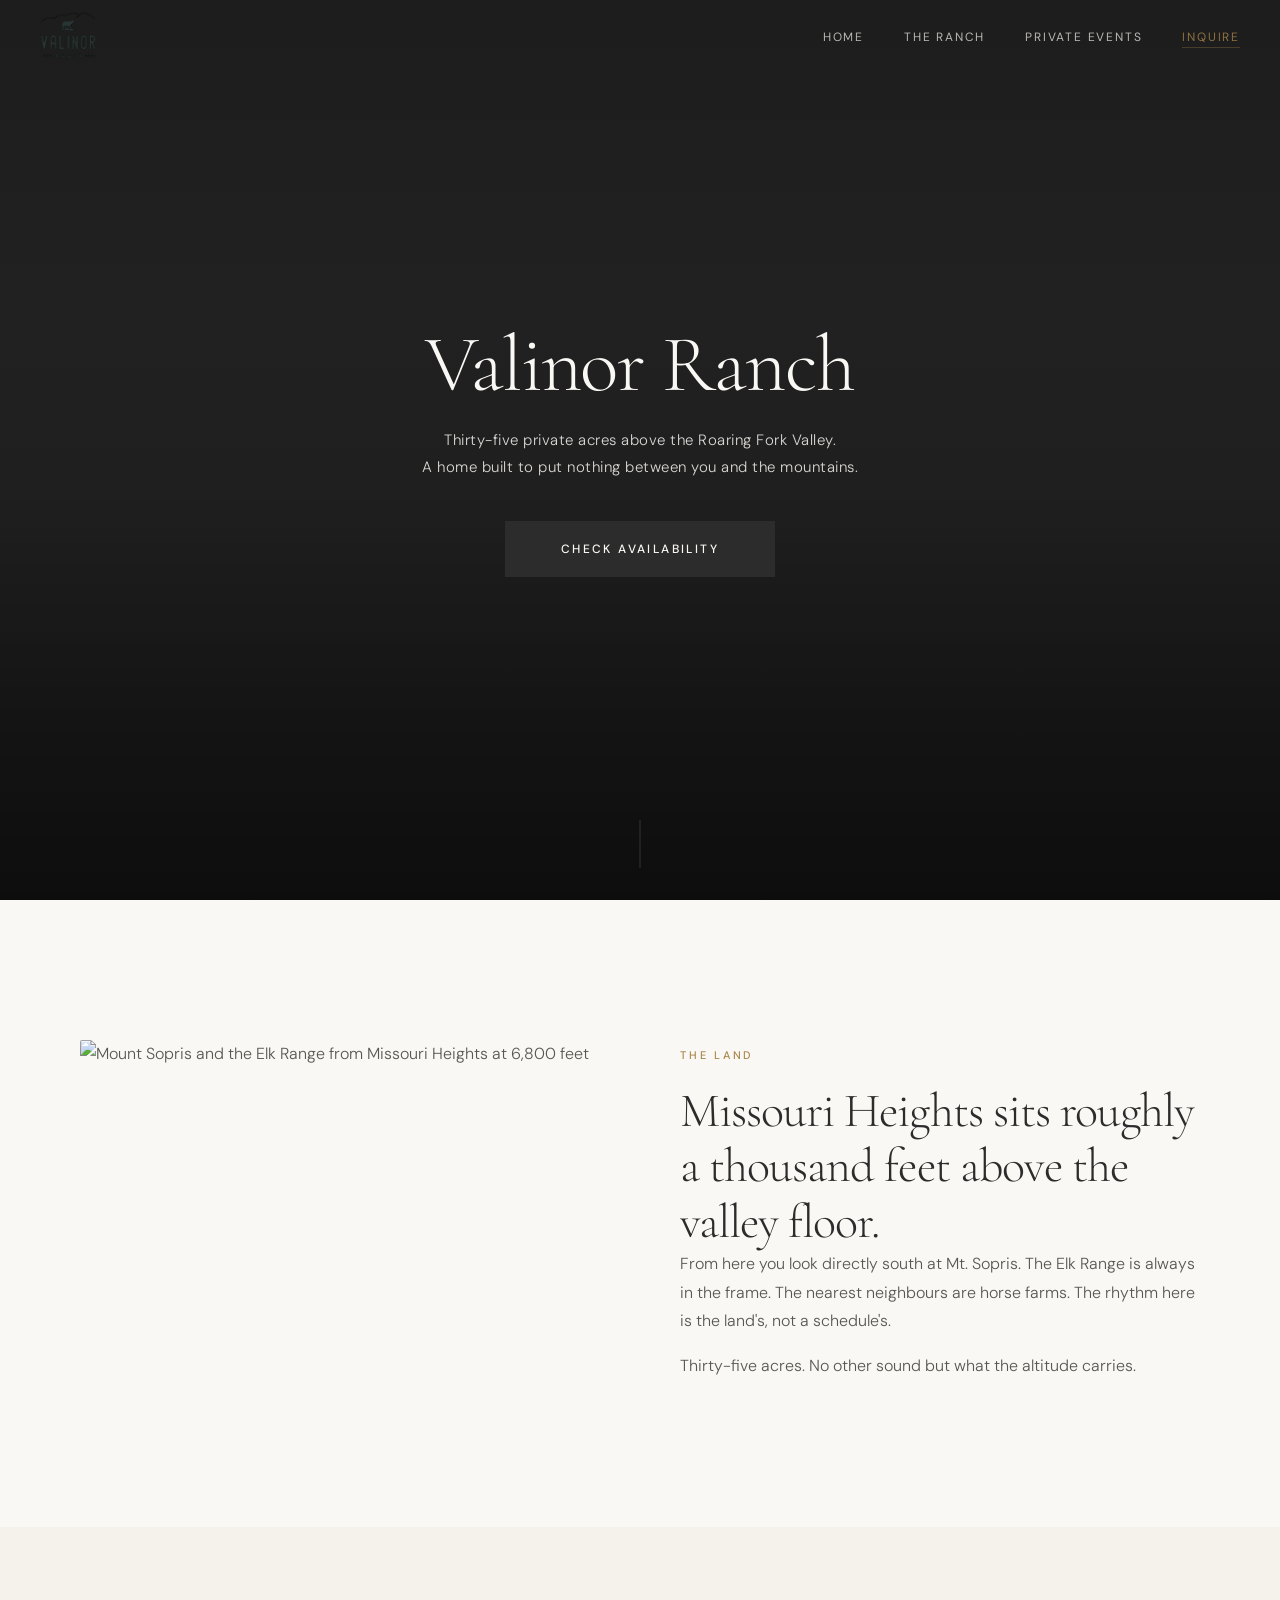
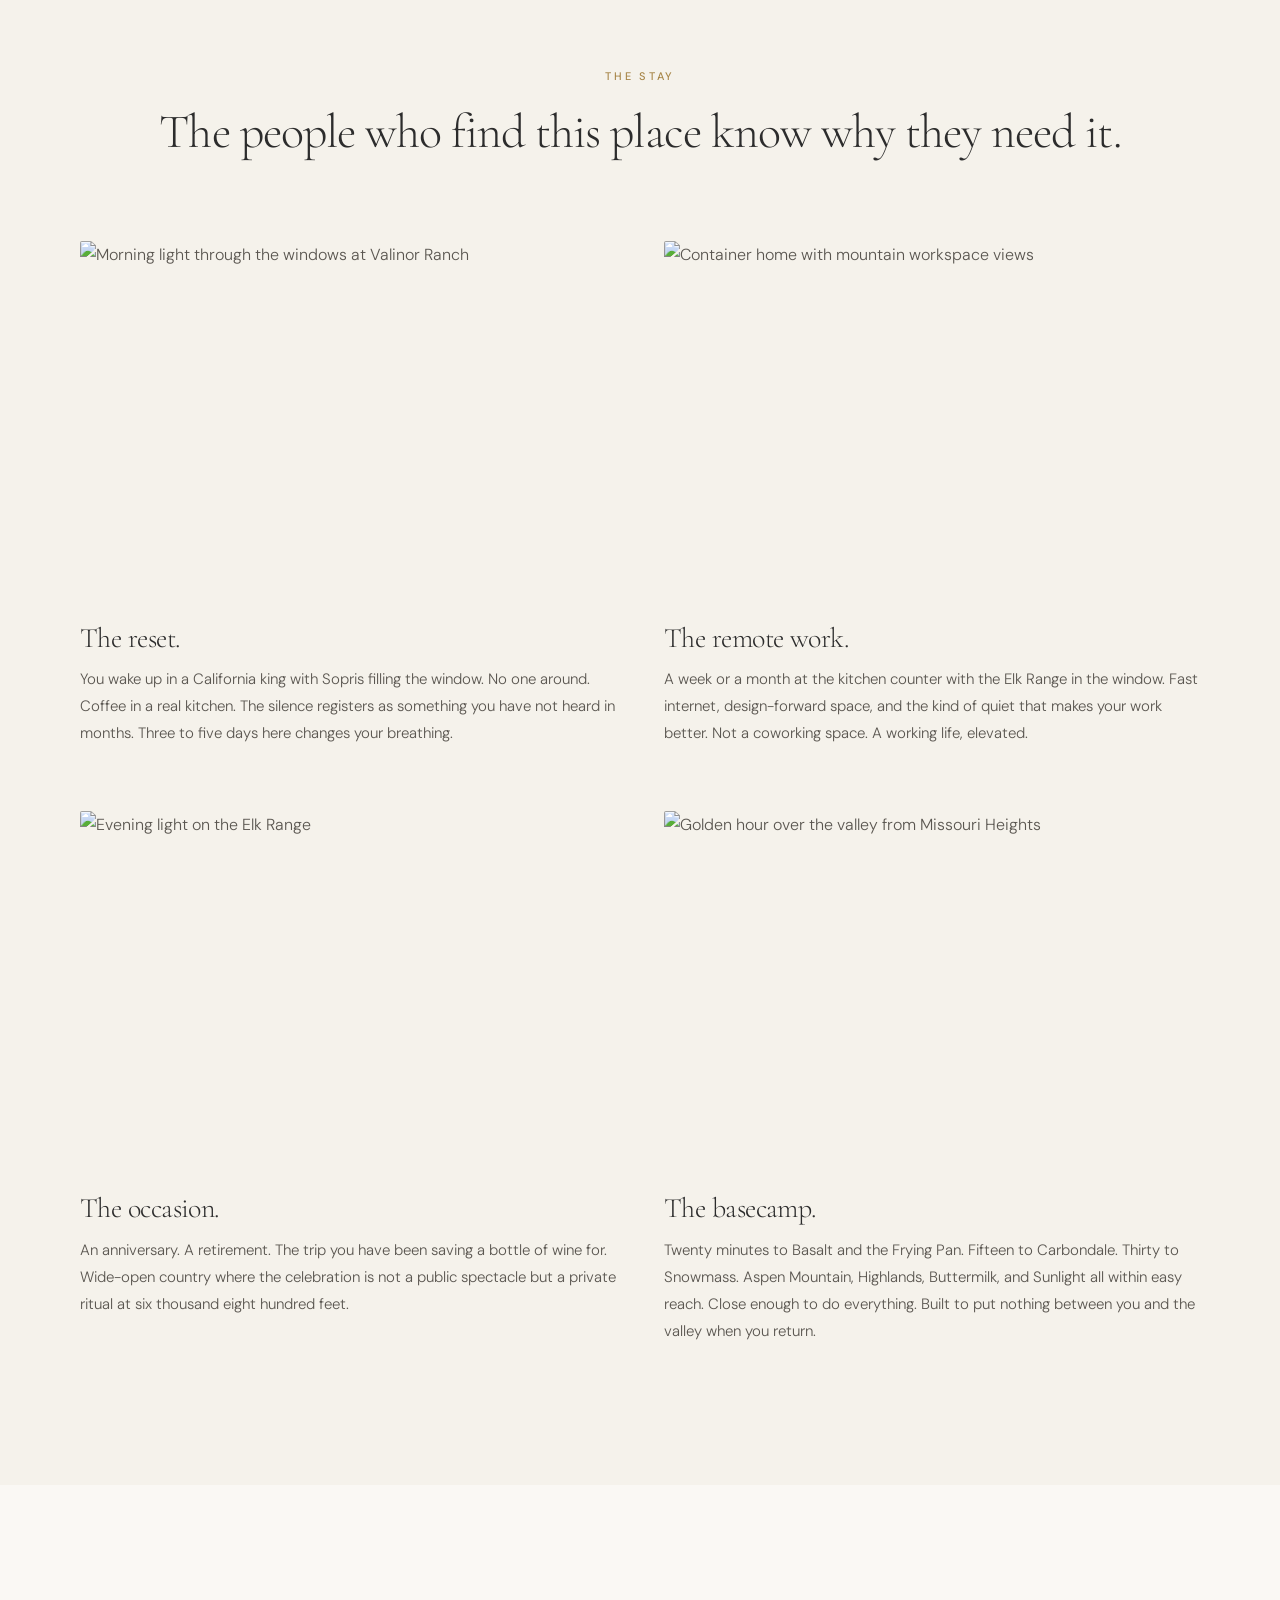
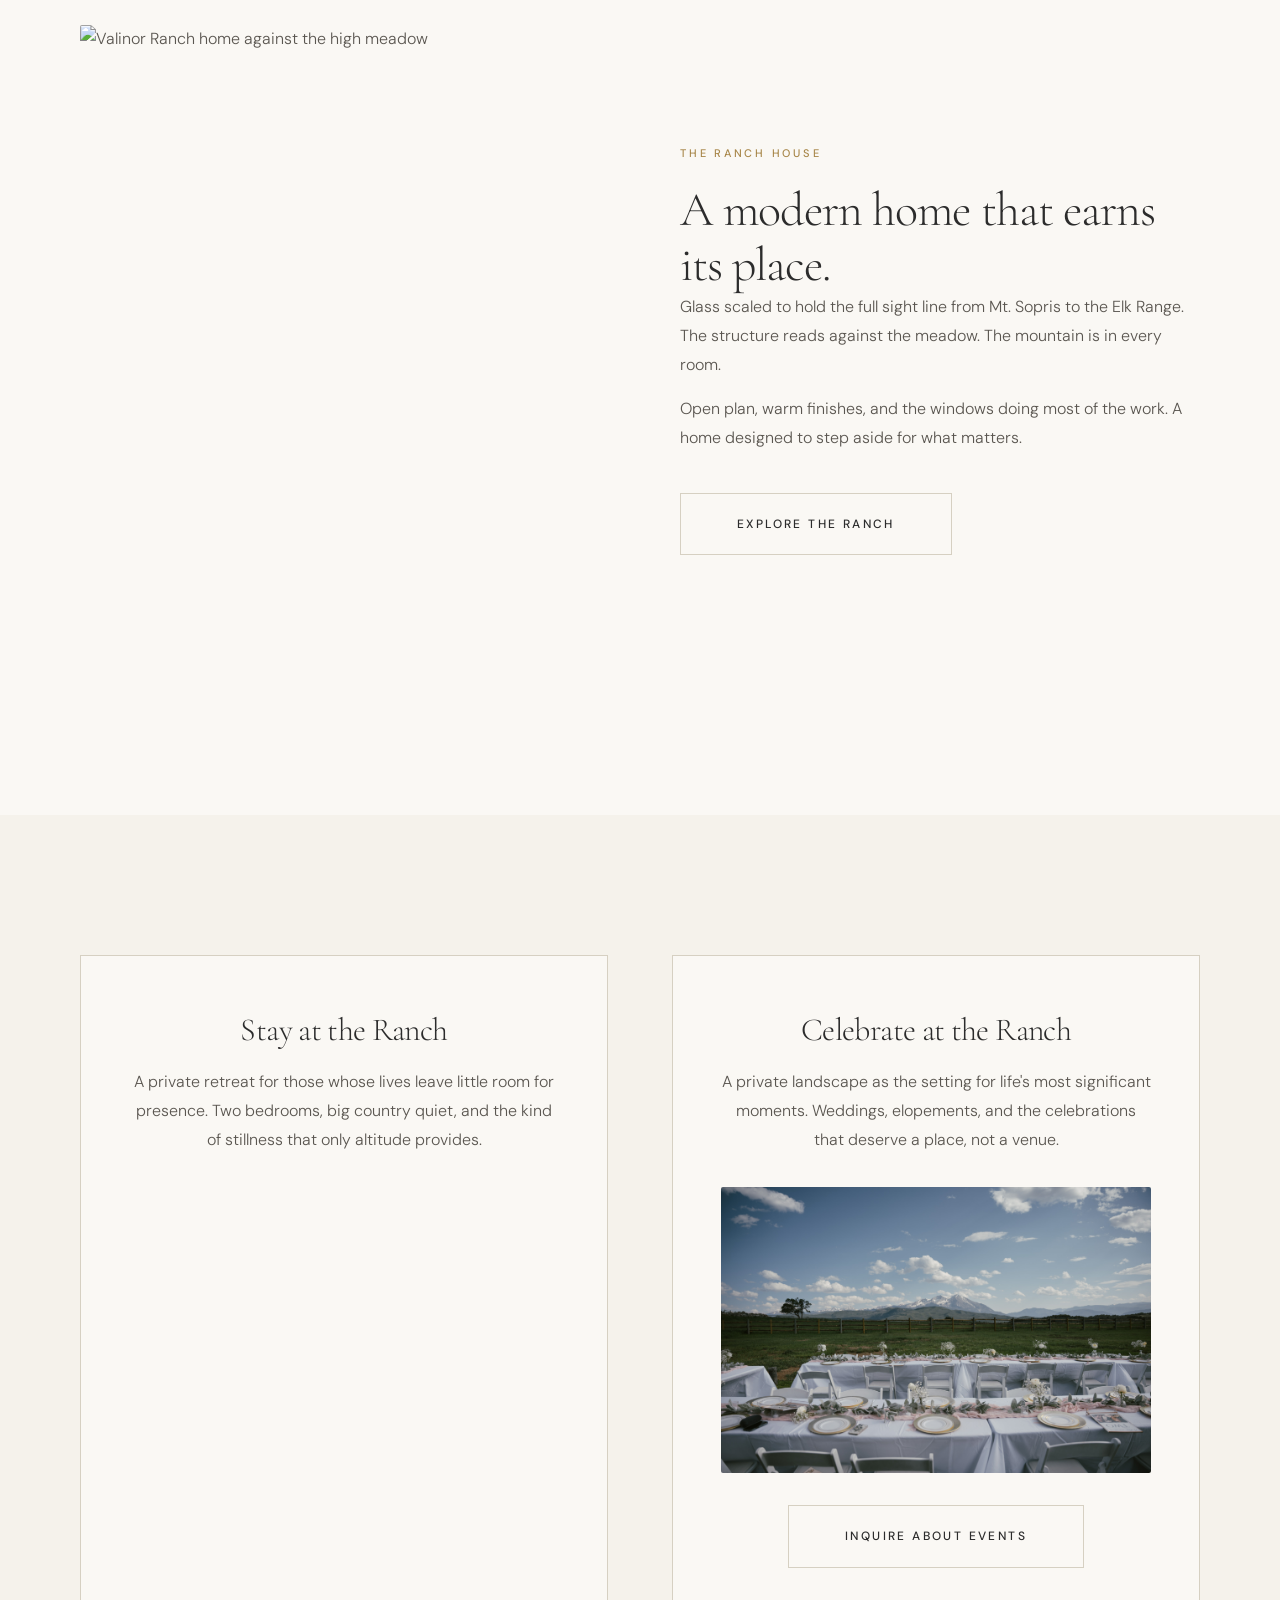
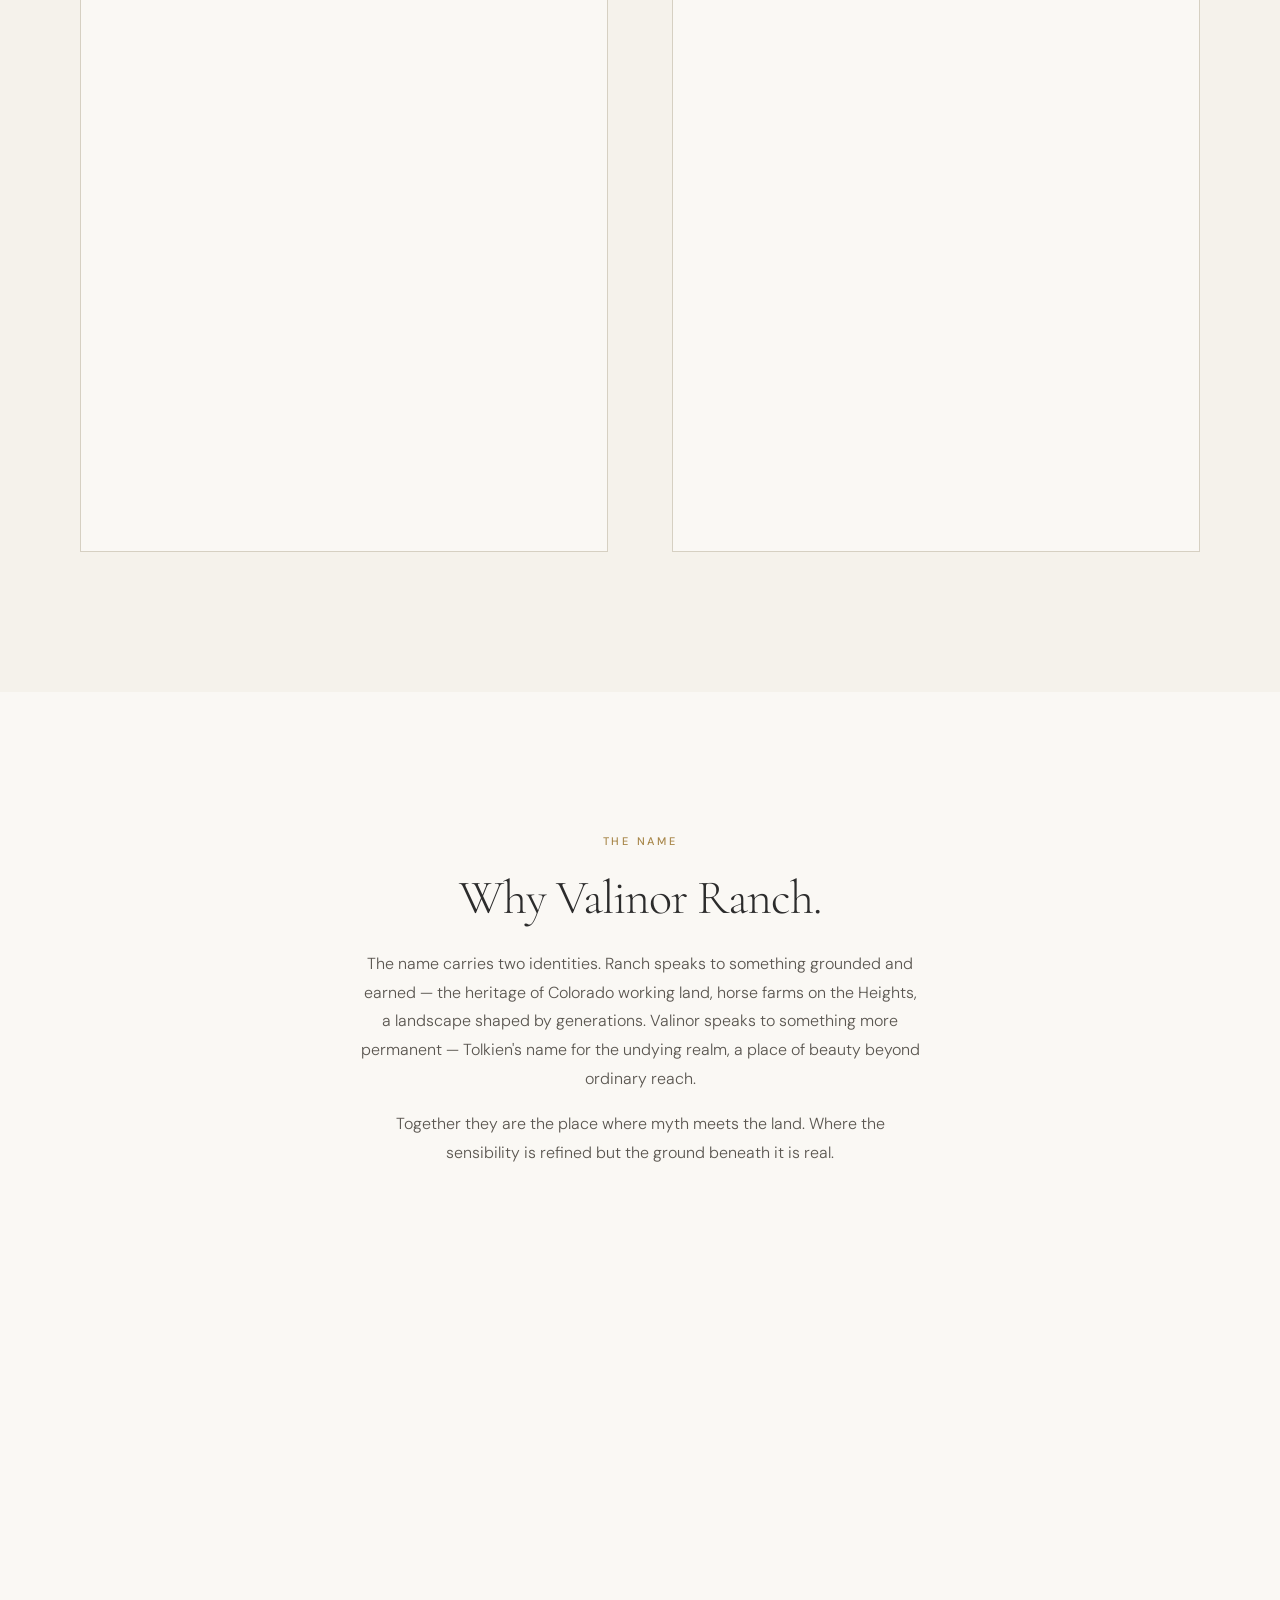
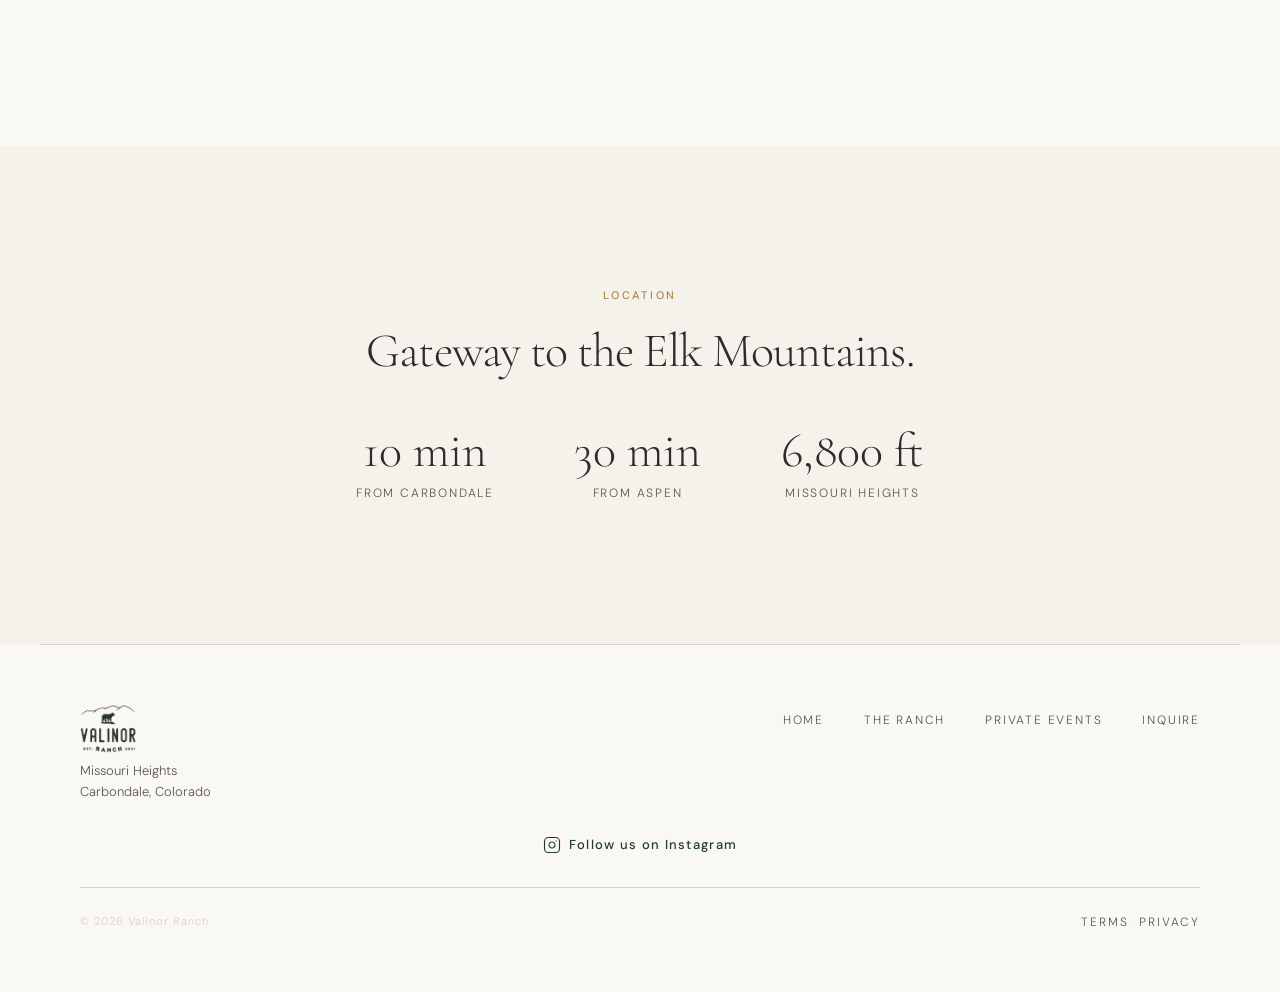
==== index.html @ de93f9c5 "Replace hero video with gbp2 Co-Authored-By: Claude Opus 4.8 (1M context) <noreply@anthropic.com>" ====
<!DOCTYPE html>
<html lang="en">
<head>
  <!-- Google tag (gtag.js) -->
  <script async src="https://www.googletagmanager.com/gtag/js?id=G-ERDG8JKFMF"></script>
  <script>
    window.dataLayer = window.dataLayer || [];
    function gtag(){dataLayer.push(arguments);}
    gtag('js', new Date());
    gtag('config', 'G-ERDG8JKFMF');
  </script>
  <!-- STR Booster Affiliate Manager -->
  <script type="text/javascript">
    (function() {
      var t = document.createElement("script");
      t.type = "text/javascript", t.async = !0, t.src = 'https://links.strbooster.com/js/am.js', t.onload = t.onreadystatechange = function() {
          var t = this.readyState;
          if (!t || "complete" == t || "loaded" == t) try {
            affiliateManager.init('Xi9C77b992R6k9sBboaL', 'https://backend.leadconnectorhq.com', '.www.valinorranch.com')
          } catch (t) {}
      };
      var e = document.getElementsByTagName("script")[0];
      e.parentNode.insertBefore(t, e)
  })();
  </script>
  <meta charset="UTF-8">
  <meta name="viewport" content="width=device-width, initial-scale=1.0">
  <title>Valinor Ranch | Private Mountain Retreat near Aspen Colorado</title>
  <meta name="description" content="Thirty-five private acres above the Roaring Fork Valley. A home built to put nothing between you and the mountains.">

  <link rel="icon" href="favicon.ico" sizes="any">
  <link rel="icon" href="favicon-32.png" type="image/png" sizes="32x32">
  <link rel="apple-touch-icon" href="apple-touch-icon.png">

  <link rel="preconnect" href="https://fonts.googleapis.com">
  <link rel="preconnect" href="https://fonts.gstatic.com" crossorigin>
  <link href="https://fonts.googleapis.com/css2?family=Cormorant+Garamond:ital,wght@0,300;0,400;0,500;0,600;1,300;1,400&family=DM+Sans:wght@300;400;500&display=swap" rel="stylesheet">

  <link rel="stylesheet" href="css/style.css">
</head>
<body>

  <!-- NAVIGATION -->
  <nav class="site-nav" aria-label="Main navigation">
    <div class="site-nav__inner">
      <a href="index.html" class="site-nav__brand">
        <img src="images/logo.png" alt="Valinor Ranch">
      </a>
      <button class="site-nav__toggle" aria-label="Toggle menu" aria-expanded="false">
        <span></span><span></span>
      </button>
      <ul class="site-nav__links">
        <li><a href="index.html" class="site-nav__link">Home</a></li>
        <li><a href="ranch.html" class="site-nav__link">The Ranch</a></li>
        <li><a href="events.html" class="site-nav__link">Private Events</a></li>
        <li><a href="events.html#inquire" class="site-nav__link site-nav__link--cta">Inquire</a></li>
      </ul>
    </div>
  </nav>


  <main>

    <!-- SECTION 1 — HERO -->
    <section class="hero" aria-label="Hero">
      <video class="hero__video" autoplay muted loop playsinline preload="auto"
             poster="images/09-1122CoRd102_240923009.jpg">
        <source src="videos/gbp2.mp4" type="video/mp4">
      </video>
      <div class="hero__overlay"></div>

      <div class="hero__content hero__content--center">
        <h1 class="hero-fade-up hero-fade-up--delay-1">Valinor Ranch</h1>
        <p class="hero__subtitle hero-fade-up hero-fade-up--delay-2">
          Thirty-five private acres above the Roaring Fork Valley.<br>
          A home built to put nothing between you and the mountains.
        </p>
        <button class="btn btn--primary btn--hero hero-fade-up hero-fade-up--delay-3" id="open-booking" type="button">Check Availability</button>
      </div>

      <div class="hero__scroll" aria-hidden="true">
        <div class="hero__scroll-line"></div>
      </div>
    </section>

    <!-- BOOKING MODAL -->
    <div class="booking-modal" id="booking-modal" aria-hidden="true">
      <div class="booking-modal__overlay" id="booking-modal-overlay"></div>
      <div class="booking-modal__content">
        <button class="booking-modal__close" id="close-booking" type="button" aria-label="Close booking">&times;</button>
        <h2 class="booking-modal__title">Reserve Your Stay</h2>
        <div class="booking-modal__widget">
          <iframe id="booking-iframe" sandbox="allow-top-navigation allow-scripts allow-same-origin" style="width: 100%; height: 900px" frameborder="0" src="https://booking.hospitable.com/widget/a1a8903b-b786-4d66-a5f2-8179d5a0b153/2272242"></iframe>
        </div>
      </div>
    </div>


    <!-- SECTION 2 — THE LAND -->
    <section class="section-pad" aria-labelledby="land-heading">
      <div class="container">
        <div class="grid-2 grid-2--align-center reveal">
          <figure class="img-cover img-cover--landscape">
            <img
              src="images/07-1122CoRd102_240923007.jpg"
              alt="Mount Sopris and the Elk Range from Missouri Heights at 6,800 feet"
              loading="lazy"
            >
          </figure>
          <div>
            <span class="section-label">The Land</span>
            <h2 id="land-heading">Missouri Heights sits roughly a thousand feet above the valley floor.</h2>
            <p>
              From here you look directly south at Mt. Sopris. The Elk Range is always in the frame. The nearest neighbours are horse farms. The rhythm here is the land's, not a schedule's.
            </p>
            <p style="margin-top:16px;">
              Thirty-five acres. No other sound but what the altitude carries.
            </p>
          </div>
        </div>
      </div>
    </section>


    <!-- SECTION 3 — WHO THIS PLACE IS FOR -->
    <section class="section-pad bg-parchment" aria-labelledby="guests-heading">
      <div class="container">
        <div class="reveal" style="text-align:center; margin-bottom:80px;">
          <span class="section-label" style="text-align:center; display:block;">The Stay</span>
          <h2 id="guests-heading">The people who find this place know why they need it.</h2>
        </div>

        <div class="grid-2 avatar-grid">
          <div class="avatar-card reveal">
            <figure class="img-cover img-cover--landscape">
              <img src="images/12-1122CoRd102_240923012.jpg" alt="Morning light through the windows at Valinor Ranch" loading="lazy">
            </figure>
            <h3>The reset.</h3>
            <p>
              You wake up in a California king with Sopris filling the window. No one around. Coffee in a real kitchen. The silence registers as something you have not heard in months. Three to five days here changes your breathing.
            </p>
          </div>

          <div class="avatar-card reveal reveal-delay-1">
            <figure class="img-cover img-cover--landscape">
              <img src="images/05-1122CoRd102_240923005.jpg" alt="Container home with mountain workspace views" loading="lazy">
            </figure>
            <h3>The remote work.</h3>
            <p>
              A week or a month at the kitchen counter with the Elk Range in the window. Fast internet, design-forward space, and the kind of quiet that makes your work better. Not a coworking space. A working life, elevated.
            </p>
          </div>

          <div class="avatar-card reveal">
            <figure class="img-cover img-cover--landscape">
              <img src="images/33-1122CoRd102_240923034.jpg" alt="Evening light on the Elk Range" loading="lazy">
            </figure>
            <h3>The occasion.</h3>
            <p>
              An anniversary. A retirement. The trip you have been saving a bottle of wine for. Wide-open country where the celebration is not a public spectacle but a private ritual at six thousand eight hundred feet.
            </p>
          </div>

          <div class="avatar-card reveal reveal-delay-1">
            <figure class="img-cover img-cover--landscape">
              <img src="images/39-1122CoRd102_240923040.jpg" alt="Golden hour over the valley from Missouri Heights" loading="lazy">
            </figure>
            <h3>The basecamp.</h3>
            <p>
              Twenty minutes to Basalt and the Frying Pan. Fifteen to Carbondale. Thirty to Snowmass. Aspen Mountain, Highlands, Buttermilk, and Sunlight all within easy reach. Close enough to do everything. Built to put nothing between you and the valley when you return.
            </p>
          </div>
        </div>
      </div>
    </section>


    <!-- SECTION 4 — THE RANCH HOUSE -->
    <section class="section-pad" aria-labelledby="home-heading">
      <div class="container">
        <div class="grid-2 grid-2--align-center reveal">
          <figure class="img-cover img-cover--tall">
            <img
              src="images/05-1122CoRd102_240923005.jpg"
              alt="Valinor Ranch home against the high meadow"
              loading="lazy"
            >
          </figure>
          <div>
            <span class="section-label">The Ranch House</span>
            <h2 id="home-heading">A modern home that earns its place.</h2>
            <p>
              Glass scaled to hold the full sight line from Mt. Sopris to the Elk Range. The structure reads against the meadow. The mountain is in every room.
            </p>
            <p style="margin-top:16px;">
              Open plan, warm finishes, and the windows doing most of the work. A home designed to step aside for what matters.
            </p>
            <a href="ranch.html" class="btn btn--outline" style="margin-top:40px;">Explore the Ranch</a>
          </div>
        </div>
      </div>
    </section>


    <!-- SECTION 5 — TWO PATHS -->
    <section class="section-pad bg-parchment" aria-labelledby="paths-heading">
      <div class="container">
        <div class="two-paths reveal">
          <div class="two-paths__card">
            <h3>Stay at the Ranch</h3>
            <p>
              A private retreat for those whose lives leave little room for presence. Two bedrooms, big country quiet, and the kind of stillness that only altitude provides.
            </p>
            <div class="two-paths__widget" style="margin-top:32px;">
              <iframe id="booking-iframe-stay" sandbox="allow-top-navigation allow-scripts allow-same-origin" style="width: 100%; height: 900px" frameborder="0" src="https://booking.hospitable.com/widget/a1a8903b-b786-4d66-a5f2-8179d5a0b153/2272242"></iframe>
            </div>
          </div>
          <div class="two-paths__card">
            <h3>Celebrate at the Ranch</h3>
            <p>
              A private landscape as the setting for life's most significant moments. Weddings, elopements, and the celebrations that deserve a place, not a venue.
            </p>
            <figure class="two-paths__image">
              <img src="images/TC102631.jpg" alt="Outdoor table setting at Valinor Ranch with mountain views" loading="lazy">
            </figure>
            <a href="events.html#inquire" class="btn btn--outline" style="margin-top:32px;">Inquire About Events</a>
          </div>
        </div>
      </div>
    </section>


    <!-- SECTION 6 — WHY VALINOR -->
    <section class="section-pad" aria-labelledby="story-heading" style="text-align:center;">
      <div style="max-width:640px; margin:0 auto;" class="reveal">
        <span class="section-label" style="text-align:center; display:block;">The Name</span>
        <h2 id="story-heading" style="margin-bottom:24px;">Why Valinor Ranch.</h2>
        <p style="text-align:center; max-width:560px; margin:0 auto;">
          The name carries two identities. Ranch speaks to something grounded and earned — the heritage of Colorado working land, horse farms on the Heights, a landscape shaped by generations. Valinor speaks to something more permanent — Tolkien's name for the undying realm, a place of beauty beyond ordinary reach.
        </p>
        <p style="text-align:center; max-width:560px; margin:0 auto 0; margin-top:16px;">
          Together they are the place where myth meets the land. Where the sensibility is refined but the ground beneath it is real.
        </p>
      </div>
    </section>

    <!-- REVIEW WIDGET -->
    <section class="section-pad" style="text-align:center;">
      <div class="container reveal">
        <script type='text/javascript' src='https://reputationhub.site/reputation/assets/review-widget.js'></script>
        <iframe class='lc_reviews_widget' src='https://reputationhub.site/reputation/widgets/review_widget/Xi9C77b992R6k9sBboaL?widgetId=69b82fb9ec90637e3a0b0b42' frameborder='0' scrolling='no' style='min-width: 100%; width: 100%;'></iframe>
      </div>
    </section>

    <!-- SECTION 7 — LOCATION -->
    <section class="section-pad bg-parchment" aria-labelledby="location-heading">
      <div class="container">
        <div class="reveal" style="text-align:center;">
          <span class="section-label" style="text-align:center; display:block;">Location</span>
          <h2 id="location-heading" style="margin-bottom:48px;">Gateway to the Elk Mountains.</h2>

          <div class="location-grid">
            <div class="location-item">
              <span class="location-item__time">10 min</span>
              <span class="location-item__place">from Carbondale</span>
            </div>
            <div class="location-item">
              <span class="location-item__time">30 min</span>
              <span class="location-item__place">from Aspen</span>
            </div>
            <div class="location-item">
              <span class="location-item__time">6,800 ft</span>
              <span class="location-item__place">Missouri Heights</span>
            </div>
          </div>
        </div>
      </div>
    </section>

  </main>


  <!-- FOOTER -->
  <footer>
    <div class="site-footer">
      <div class="site-footer__upper">
        <div>
          <a href="index.html" class="site-footer__brand">
            <img src="images/logo.png" alt="Valinor Ranch">
          </a>
          <p class="site-footer__location">
            Missouri Heights<br>
            Carbondale, Colorado
          </p>
        </div>
        <ul class="site-footer__links">
          <li><a href="index.html" class="site-footer__link">Home</a></li>
          <li><a href="ranch.html" class="site-footer__link">The Ranch</a></li>
          <li><a href="events.html" class="site-footer__link">Private Events</a></li>
          <li><a href="events.html#inquire" class="site-footer__link">Inquire</a></li>
        </ul>
      </div>
      <div class="site-footer__social">
        <a href="https://instagram.com/valinorco" target="_blank" rel="noopener" class="site-footer__instagram">
          <svg width="18" height="18" viewBox="0 0 24 24" fill="none" stroke="currentColor" stroke-width="1.5" stroke-linecap="round" stroke-linejoin="round"><rect x="2" y="2" width="20" height="20" rx="5"/><path d="M16 11.37A4 4 0 1 1 12.63 8 4 4 0 0 1 16 11.37z"/><line x1="17.5" y1="6.5" x2="17.51" y2="6.5"/></svg>
          <span>Follow us on Instagram</span>
        </a>
      </div>
      <div class="site-footer__lower">
        <span>&copy; 2026 Valinor Ranch</span>
        <span><a href="terms.html" class="site-footer__link">Terms</a> &middot; <a href="privacy.html" class="site-footer__link">Privacy</a></span>
      </div>
    </div>
  </footer>

  <script src="js/main.js"></script>

</body>
</html>
---- css/style.css ----
/* ============================
   VALINOR RANCH — STYLE SYSTEM
   Redesign: Quiet luxury, cinematic, Aman × Colorado ranch
   ============================ */

/* ---- CUSTOM PROPERTIES ---- */
:root {
  /* Primary */
  --deep-forest: #243B2D;
  --warm-stone: #C4B49A;
  --off-white: #FAF8F4;
  --charcoal: #2C2C2C;

  /* Support */
  --cream: #F3F0E7;
  --stone-dark: #5A5650;
  --divider: #D6D0C2;
  --parchment: #F5F2EB;
  --bronze-gold: #A8874A;
  --logo-ink: #1A1C10;
  --ranch-cream: #F3F0E7;

  /* Typography */
  --font-display: 'Cormorant Garamond', Georgia, serif;
  --font-body: 'DM Sans', Arial, sans-serif;

  /* Spacing */
  --section-padding: 140px 40px;
  --section-padding-sm: 80px 24px;
  --max-width: 1200px;
}


/* ---- RESET ---- */
*, *::before, *::after {
  margin: 0;
  padding: 0;
  box-sizing: border-box;
}

html {
  scroll-behavior: smooth;
  -webkit-font-smoothing: antialiased;
  -moz-osx-font-smoothing: grayscale;
}

body {
  font-family: var(--font-body);
  font-weight: 300;
  font-size: 16px;
  line-height: 1.7;
  color: var(--stone-dark);
  background: var(--off-white);
  overflow-x: hidden;
}

img {
  max-width: 100%;
  height: auto;
  display: block;
}

a {
  color: inherit;
  text-decoration: none;
}

::selection {
  background: var(--deep-forest);
  color: var(--off-white);
}

::-webkit-scrollbar { width: 4px; }
::-webkit-scrollbar-track { background: var(--off-white); }
::-webkit-scrollbar-thumb { background: var(--divider); border-radius: 2px; }
::-webkit-scrollbar-thumb:hover { background: var(--warm-stone); }


/* ---- TYPOGRAPHY ---- */
h1, h2, h3 {
  font-family: var(--font-display);
  font-weight: 300;
  color: var(--charcoal);
  line-height: 1.15;
  letter-spacing: -0.02em;
}

h1 {
  font-size: clamp(44px, 7vw, 80px);
  line-height: 1.05;
}

h2 {
  font-size: clamp(28px, 4vw, 48px);
}

h3 {
  font-size: clamp(22px, 3vw, 32px);
}

p {
  max-width: 560px;
  line-height: 1.8;
}

.text-poetic {
  font-family: var(--font-display);
  font-size: clamp(18px, 2vw, 22px);
  font-weight: 300;
  line-height: 1.7;
  color: var(--charcoal);
  letter-spacing: 0;
}


/* ---- BRAND ELEMENTS ---- */
.section-label {
  font-family: var(--font-body);
  font-size: 11px;
  font-weight: 500;
  letter-spacing: 0.25em;
  text-transform: uppercase;
  color: var(--bronze-gold);
  display: block;
  margin-bottom: 20px;
}

.gold-rule {
  width: 48px;
  height: 1px;
  background: var(--bronze-gold);
}

.gold-rule--center {
  margin-left: auto;
  margin-right: auto;
}


/* ---- LAYOUT ---- */
.container {
  max-width: var(--max-width);
  margin: 0 auto;
  padding: 0 40px;
}

.section-pad {
  padding: 140px 0;
}

.grid-2 {
  display: grid;
  grid-template-columns: 1fr 1fr;
  gap: 80px;
  align-items: start;
}

.grid-2--align-center {
  align-items: center;
}

.grid-2--reverse {
  direction: rtl;
}

.grid-2--reverse > * {
  direction: ltr;
}

.grid-3 {
  display: grid;
  grid-template-columns: repeat(3, 1fr);
  gap: 32px;
}

.text-center {
  text-align: center;
}


/* ---- NAVIGATION ---- */
.site-nav {
  position: fixed;
  top: 0;
  left: 0;
  right: 0;
  z-index: 100;
  padding: 0 40px;
  border-bottom: 1px solid transparent;
  transition: all 0.6s ease;
}

.site-nav.nav-scrolled {
  background: rgba(250, 248, 244, 0.92);
  backdrop-filter: blur(16px);
  -webkit-backdrop-filter: blur(16px);
  border-bottom-color: var(--divider);
}

.site-nav__inner {
  max-width: var(--max-width);
  margin: 0 auto;
  display: flex;
  justify-content: space-between;
  align-items: center;
  height: 72px;
}

.site-nav__brand {
  display: flex;
  align-items: center;
}

.site-nav__brand img {
  height: 48px;
  width: auto;
  display: block;
}

.site-nav__toggle {
  display: none;
  background: none;
  border: none;
  cursor: pointer;
  width: 28px;
  height: 20px;
  position: relative;
  z-index: 101;
}

.site-nav__toggle span {
  display: block;
  width: 100%;
  height: 1.5px;
  background: var(--cream);
  transition: all 0.3s ease;
  position: absolute;
  left: 0;
}

.site-nav__toggle span:first-child { top: 4px; }
.site-nav__toggle span:last-child { bottom: 4px; }

.nav-scrolled .site-nav__toggle span {
  background: var(--charcoal);
}

.site-nav__toggle.is-open span:first-child {
  top: 50%;
  transform: rotate(45deg) translateY(-50%);
}

.site-nav__toggle.is-open span:last-child {
  bottom: 50%;
  transform: rotate(-45deg) translateY(50%);
}

.site-nav__links {
  display: flex;
  gap: 40px;
  align-items: center;
  list-style: none;
}

.site-nav__link {
  font-family: var(--font-body);
  font-size: 12px;
  font-weight: 400;
  letter-spacing: 0.15em;
  text-transform: uppercase;
  color: rgba(250, 248, 244, 0.7);
  transition: color 0.4s ease;
  cursor: pointer;
}

.nav-scrolled .site-nav__link {
  color: var(--stone-dark);
}

.site-nav__link:hover {
  color: var(--bronze-gold);
}

.site-nav__link--cta {
  color: rgba(168, 135, 74, 0.8);
  border-bottom: 1px solid rgba(168, 135, 74, 0.3);
  padding-bottom: 2px;
}

.nav-scrolled .site-nav__link--cta {
  color: var(--bronze-gold);
  border-bottom-color: var(--bronze-gold);
}


/* ---- HERO ---- */
.hero {
  position: relative;
  height: 100vh;
  overflow: hidden;
  background-color: var(--charcoal);
}

.hero__image {
  position: absolute;
  inset: 0;
  background-size: cover;
  background-position: center 40%;
  pointer-events: none;
}

.hero__video {
  position: absolute;
  inset: 0;
  width: 100%;
  height: 100%;
  object-fit: cover;
  object-position: center 40%;
  pointer-events: none;
}

.hero__slides {
  position: absolute;
  inset: 0;
  pointer-events: none;
}

.hero__slide {
  position: absolute;
  inset: 0;
  background-size: cover;
  background-position: center 40%;
  opacity: 0;
  transition: opacity 2s ease;
}

.hero__slide.is-active {
  opacity: 1;
}

.hero__overlay {
  position: absolute;
  inset: 0;
  z-index: 1;
  pointer-events: none;
  background: linear-gradient(
    to bottom,
    rgba(0, 0, 0, 0.35) 0%,
    rgba(0, 0, 0, 0.25) 35%,
    rgba(0, 0, 0, 0.3) 55%,
    rgba(0, 0, 0, 0.55) 80%,
    rgba(0, 0, 0, 0.7) 100%
  );
}

.hero__content {
  position: absolute;
  bottom: 12vh;
  left: 40px;
  right: 40px;
  z-index: 5;
  max-width: var(--max-width);
  pointer-events: auto;
}

.hero__content--center {
  bottom: auto;
  top: 50%;
  left: 50%;
  right: auto;
  transform: translate(-50%, -50%);
  text-align: center;
  width: 90%;
}

.hero__content h1 {
  color: var(--off-white);
}

.hero__subtitle {
  font-family: var(--font-body);
  font-size: 15px;
  font-weight: 300;
  color: rgba(250, 248, 244, 0.85);
  letter-spacing: 0.5px;
  margin-top: 20px;
  max-width: 480px;
}

.hero__content--center .hero__subtitle {
  margin-left: auto;
  margin-right: auto;
}

.btn--hero {
  margin-top: 40px;
  position: relative;
  z-index: 5;
  cursor: pointer;
}

.hero__scroll {
  position: absolute;
  bottom: 32px;
  left: 50%;
  transform: translateX(-50%);
  z-index: 2;
  display: flex;
  flex-direction: column;
  align-items: center;
  opacity: 0.4;
  transition: opacity 0.6s ease;
}

.hero__scroll-line {
  width: 1px;
  height: 48px;
  background: rgba(250, 248, 244, 0.4);
  animation: pulse 2.5s ease infinite;
}


/* ---- LANDSCAPE BREAK ---- */
.landscape-break {
  position: relative;
  height: 70vh;
  overflow: hidden;
}

.landscape-break__image {
  position: absolute;
  inset: 0;
  background-size: cover;
  background-position: center;
}


/* ---- IMAGE COVERS ---- */
.img-cover {
  overflow: hidden;
  border-radius: 2px;
}

.img-cover img {
  width: 100%;
  height: 100%;
  object-fit: cover;
  transition: transform 0.8s cubic-bezier(0.23, 1, 0.32, 1);
}

.img-cover:hover img {
  transform: scale(1.02);
}

.img-cover--landscape {
  aspect-ratio: 3/2;
}

.img-cover--portrait {
  aspect-ratio: 3/4;
}

.img-cover--tall {
  aspect-ratio: 4/5;
}


/* ---- MOMENT CARDS ---- */
.moment-card {
  text-align: center;
}

.moment-card__text {
  font-family: var(--font-display);
  font-size: 18px;
  font-weight: 400;
  font-style: italic;
  color: var(--charcoal);
  margin-top: 20px;
  max-width: none;
  text-align: center;
}


/* ---- EXPERIENCE BLOCKS ---- */
.experience-block {
  text-align: center;
  padding: 0 20px;
}

.experience-block h3 {
  color: var(--off-white);
  margin-bottom: 16px;
}

.experience-block p {
  color: rgba(250, 248, 244, 0.6);
  max-width: none;
  text-align: center;
  font-size: 15px;
}


/* ---- AVATAR CARDS (HOMEPAGE) ---- */
.avatar-grid {
  gap: 64px 48px;
}

.avatar-card h3 {
  font-size: clamp(22px, 3vw, 28px);
  margin-top: 24px;
  margin-bottom: 12px;
}

.avatar-card p {
  max-width: none;
  font-size: 15px;
  line-height: 1.8;
}


/* ---- TWO PATHS (HOMEPAGE) ---- */
.two-paths {
  display: grid;
  grid-template-columns: 1fr 1fr;
  gap: 64px;
}

.two-paths__card {
  padding: 56px 48px;
  background: var(--off-white);
  border: 1px solid var(--divider);
  text-align: center;
}

.two-paths__card h3 {
  margin-bottom: 20px;
}

.two-paths__card p {
  max-width: none;
  text-align: center;
}

.two-paths__image {
  margin: 32px 0 0;
  overflow: hidden;
  border-radius: 2px;
}

.two-paths__image img {
  width: 100%;
  height: auto;
  display: block;
  object-fit: cover;
}


/* ---- EVENTS OFFERS GRID ---- */
.events-offers {
  gap: 64px 80px;
}

.events-offer h3 {
  margin-bottom: 16px;
  font-size: clamp(20px, 2.5vw, 28px);
}

.events-offer p {
  max-width: none;
}


/* ---- FORM SELECT ---- */
.form-group select {
  width: 100%;
  font-family: var(--font-body);
  font-size: 15px;
  font-weight: 300;
  color: var(--charcoal);
  background: transparent;
  border: none;
  border-bottom: 1px solid var(--divider);
  border-radius: 0;
  padding: 12px 0;
  outline: none;
  transition: border-color 0.3s ease;
  appearance: none;
  -webkit-appearance: none;
  cursor: pointer;
}

.form-group select:focus {
  border-bottom-color: var(--bronze-gold);
}


/* ---- LOCATION GRID ---- */
.location-grid {
  display: flex;
  justify-content: center;
  gap: 80px;
  flex-wrap: wrap;
}

.location-item {
  text-align: center;
}

.location-item__time {
  font-family: var(--font-display);
  font-size: 48px;
  font-weight: 300;
  color: var(--charcoal);
  display: block;
  line-height: 1;
}

.location-item__place {
  font-family: var(--font-body);
  font-size: 12px;
  letter-spacing: 0.15em;
  text-transform: uppercase;
  color: var(--stone-dark);
  margin-top: 8px;
  display: block;
}


/* ---- CTA HERO ---- */
.cta-hero {
  position: relative;
  height: 70vh;
  display: flex;
  align-items: center;
  justify-content: center;
  overflow: hidden;
}

.cta-hero__image {
  position: absolute;
  inset: 0;
  background-size: cover;
  background-position: center;
}

.cta-hero__overlay {
  position: absolute;
  inset: 0;
  background: rgba(0, 0, 0, 0.45);
}

.cta-hero__content {
  position: relative;
  z-index: 2;
  text-align: center;
  padding: 40px;
}

.cta-hero__content h2 {
  color: var(--off-white);
  margin-bottom: 32px;
}


/* ---- FULLBLEED IMAGE WITH STATS ---- */
.fullbleed-image {
  position: relative;
  height: 60vh;
  display: flex;
  align-items: center;
  justify-content: center;
  overflow: hidden;
}

.fullbleed-image__bg {
  position: absolute;
  inset: 0;
  background-size: cover;
  background-position: center;
}

.fullbleed-image__overlay {
  position: absolute;
  inset: 0;
  background: rgba(0, 0, 0, 0.4);
}

.fullbleed-image__content {
  position: relative;
  z-index: 2;
}

.fullbleed-stats {
  display: flex;
  gap: 80px;
  text-align: center;
}

.fullbleed-stat__number {
  font-family: var(--font-display);
  font-size: clamp(40px, 6vw, 64px);
  font-weight: 300;
  color: var(--off-white);
  display: block;
  line-height: 1;
}

.fullbleed-stat__label {
  font-family: var(--font-body);
  font-size: 11px;
  letter-spacing: 0.2em;
  text-transform: uppercase;
  color: rgba(250, 248, 244, 0.6);
  margin-top: 8px;
  display: block;
}


/* ---- AMENITIES GRID ---- */
.amenities-grid {
  display: grid;
  grid-template-columns: repeat(5, 1fr);
  gap: 0;
  max-width: 960px;
  margin: 0 auto;
}

.amenity-item {
  font-family: var(--font-body);
  font-size: 12px;
  font-weight: 400;
  letter-spacing: 0.15em;
  text-transform: uppercase;
  color: var(--stone-dark);
  padding: 24px 16px;
  border-bottom: 1px solid var(--divider);
  text-align: center;
}


/* ---- GALLERY GRID ---- */
.gallery-grid {
  display: grid;
  grid-template-columns: repeat(3, 1fr);
  gap: 4px;
  padding: 0 4px;
}

.gallery-grid__item {
  overflow: hidden;
  aspect-ratio: 4/3;
}

.gallery-grid__item--wide {
  grid-column: span 2;
}

.gallery-grid__item img {
  width: 100%;
  height: 100%;
  object-fit: cover;
  transition: transform 0.8s cubic-bezier(0.23, 1, 0.32, 1);
}

.gallery-grid__item:hover img {
  transform: scale(1.03);
}


/* ---- SECTION BACKGROUNDS ---- */
.bg-parchment {
  background: var(--parchment);
}

.section--forest {
  background: var(--deep-forest);
}


/* ---- BUTTONS ---- */
.btn {
  display: inline-block;
  font-family: var(--font-body);
  font-size: 12px;
  font-weight: 500;
  letter-spacing: 0.2em;
  text-transform: uppercase;
  padding: 20px 56px;
  border: none;
  border-radius: 0;
  cursor: pointer;
  transition: all 0.4s ease;
}

.btn--primary {
  background: var(--charcoal);
  color: var(--off-white);
}

.btn--primary:hover {
  background: var(--deep-forest);
}

.btn--outline {
  background: transparent;
  color: var(--charcoal);
  border: 1px solid var(--divider);
}

.btn--outline:hover {
  border-color: var(--bronze-gold);
  color: var(--bronze-gold);
}


/* ---- FORMS ---- */
.inquiry-form {
  max-width: 600px;
}

.form-row {
  display: grid;
  grid-template-columns: 1fr 1fr;
  gap: 24px;
}

.form-group {
  margin-bottom: 32px;
}

.form-group label {
  display: block;
  font-family: var(--font-body);
  font-size: 11px;
  font-weight: 500;
  letter-spacing: 0.15em;
  text-transform: uppercase;
  color: var(--stone-dark);
  margin-bottom: 8px;
}

.form-group input,
.form-group textarea {
  width: 100%;
  font-family: var(--font-body);
  font-size: 15px;
  font-weight: 300;
  color: var(--charcoal);
  background: transparent;
  border: none;
  border-bottom: 1px solid var(--divider);
  padding: 12px 0;
  outline: none;
  transition: border-color 0.3s ease;
}

.form-group input:focus,
.form-group textarea:focus {
  border-bottom-color: var(--bronze-gold);
}

.form-group textarea {
  resize: vertical;
  min-height: 100px;
}

.required {
  color: var(--bronze-gold);
}

.form-group input[type="date"],
.form-group input[type="number"] {
  -webkit-appearance: none;
  -moz-appearance: textfield;
}

.form-note {
  font-size: 12px;
  color: var(--divider);
  margin-top: 24px;
  max-width: none;
}


/* ---- FOOTER ---- */
.site-footer {
  border-top: 1px solid var(--divider);
  padding: 60px 40px;
  max-width: var(--max-width);
  margin: 0 auto;
}

.site-footer__upper {
  display: flex;
  justify-content: space-between;
  align-items: flex-start;
  flex-wrap: wrap;
  gap: 40px;
}

.site-footer__brand img {
  height: 48px;
  width: auto;
  display: block;
}

.site-footer__location {
  font-size: 13px;
  color: var(--stone-dark);
  margin-top: 8px;
  line-height: 1.6;
}

.site-footer__links {
  display: flex;
  gap: 40px;
  list-style: none;
}

.site-footer__link {
  font-family: var(--font-body);
  font-size: 12px;
  letter-spacing: 0.15em;
  text-transform: uppercase;
  color: var(--stone-dark);
  transition: color 0.3s ease;
}

.site-footer__link:hover {
  color: var(--bronze-gold);
}

.site-footer__social {
  margin-top: 32px;
  text-align: center;
}

.site-footer__instagram {
  display: inline-flex;
  align-items: center;
  gap: 8px;
  color: var(--deep-forest);
  font-family: var(--font-body);
  font-size: 13px;
  font-weight: 500;
  letter-spacing: 0.1em;
  text-decoration: none;
  transition: color 0.3s ease;
}

.site-footer__instagram:hover {
  color: var(--bronze-gold);
}

.site-footer__lower {
  margin-top: 24px;
  padding-top: 24px;
  border-top: 1px solid var(--divider);
  display: flex;
  justify-content: space-between;
  font-size: 11px;
  color: var(--divider);
  letter-spacing: 1px;
}


/* ---- BOOKING MODAL ---- */
.booking-modal {
  position: fixed;
  inset: 0;
  z-index: 200;
  display: flex;
  align-items: center;
  justify-content: center;
  opacity: 0;
  pointer-events: none;
  transition: opacity 0.4s ease;
}

.booking-modal.is-open {
  opacity: 1;
  pointer-events: auto;
}

.booking-modal__overlay {
  position: absolute;
  inset: 0;
  background: rgba(0, 0, 0, 0.6);
  backdrop-filter: blur(4px);
  -webkit-backdrop-filter: blur(4px);
}

.booking-modal__content {
  position: relative;
  z-index: 1;
  background: var(--off-white);
  width: 90%;
  max-width: 560px;
  max-height: 90vh;
  overflow-y: auto;
  padding: 48px 40px;
  border-radius: 2px;
  transform: translateY(16px);
  transition: transform 0.4s cubic-bezier(0.23, 1, 0.32, 1);
}

.booking-modal.is-open .booking-modal__content {
  transform: translateY(0);
}

.booking-modal__close {
  position: absolute;
  top: 16px;
  right: 20px;
  background: none;
  border: none;
  font-size: 28px;
  color: var(--stone-dark);
  cursor: pointer;
  line-height: 1;
  padding: 4px;
  transition: color 0.3s ease;
}

.booking-modal__close:hover {
  color: var(--charcoal);
}

.booking-modal__title {
  font-size: clamp(24px, 3vw, 32px);
  margin-bottom: 32px;
  text-align: center;
}

.booking-modal__widget {
  min-height: 420px;
}

.booking-modal__widget iframe {
  width: 100%;
  border: 0;
}


/* ---- EVENTS MOSAIC GALLERY ---- */
.events-mosaic {
  padding: 0;
}

.events-mosaic__grid {
  display: grid;
  grid-template-columns: repeat(4, 1fr);
  gap: 4px;
  background: var(--off-white);
}

.events-mosaic__item {
  overflow: hidden;
  aspect-ratio: 1;
}

.events-mosaic__item img {
  width: 100%;
  height: 100%;
  object-fit: cover;
  transition: transform 0.8s cubic-bezier(0.23, 1, 0.32, 1);
}

.events-mosaic__item:hover img {
  transform: scale(1.03);
}

.events-mosaic__text {
  display: flex;
  align-items: center;
  justify-content: center;
  padding: 32px;
  background: var(--parchment);
  aspect-ratio: 1;
}

.events-mosaic__text--dark {
  background: var(--deep-forest);
}

.events-mosaic__text p {
  font-family: var(--font-display);
  font-size: clamp(16px, 1.8vw, 20px);
  font-weight: 300;
  font-style: italic;
  line-height: 1.6;
  color: var(--charcoal);
  text-align: center;
  max-width: none;
}

.events-mosaic__text--dark p {
  color: rgba(250, 248, 244, 0.8);
}


/* ---- LEGAL PAGES ---- */
.legal-page p {
  max-width: none;
  margin-bottom: 16px;
}

.legal-h2 {
  font-size: clamp(18px, 2vw, 22px);
  margin-top: 40px;
  margin-bottom: 12px;
}

.legal-list {
  list-style: disc;
  padding-left: 24px;
  margin-bottom: 16px;
}

.legal-list li {
  margin-bottom: 4px;
}


/* ---- SCROLL ANIMATIONS ---- */
.reveal {
  opacity: 0;
  transform: translateY(40px);
  transition: opacity 1.2s cubic-bezier(0.23, 1, 0.32, 1),
              transform 1.2s cubic-bezier(0.23, 1, 0.32, 1);
}

.reveal.is-visible {
  opacity: 1;
  transform: translateY(0);
}

.reveal-delay-1 { transition-delay: 0.2s; }
.reveal-delay-2 { transition-delay: 0.4s; }
.reveal-delay-3 { transition-delay: 0.6s; }


/* ---- HERO ANIMATIONS ---- */
.hero-fade-up {
  opacity: 0;
  transform: translateY(24px);
  animation: fadeUp 1.4s cubic-bezier(0.23, 1, 0.32, 1) forwards;
}

.hero-fade-up--delay-1 { animation-delay: 0.4s; }
.hero-fade-up--delay-2 { animation-delay: 0.7s; }
.hero-fade-up--delay-3 { animation-delay: 1s; }

@keyframes fadeUp {
  to { opacity: 1; transform: translateY(0); }
}

@keyframes pulse {
  0%, 100% { opacity: 0.2; transform: scaleY(1); }
  50% { opacity: 0.6; transform: scaleY(1.2); }
}


/* ---- RESPONSIVE ---- */
@media (max-width: 1024px) {
  .amenities-grid {
    grid-template-columns: repeat(3, 1fr);
  }

  .fullbleed-stats {
    gap: 48px;
  }

  .events-mosaic__grid {
    grid-template-columns: repeat(4, 1fr);
  }
}

@media (max-width: 768px) {
  .section-pad {
    padding: 80px 0;
  }

  .container {
    padding: 0 24px;
  }

  .grid-2,
  .grid-3 {
    grid-template-columns: 1fr;
    gap: 40px;
  }

  .grid-2--reverse {
    direction: ltr;
  }

  .two-paths {
    grid-template-columns: 1fr;
    gap: 32px;
  }

  .two-paths__card {
    padding: 40px 32px;
  }

  .form-row {
    grid-template-columns: 1fr;
    gap: 0;
  }

  .amenities-grid {
    grid-template-columns: repeat(2, 1fr);
  }

  .gallery-grid {
    grid-template-columns: 1fr 1fr;
  }

  .gallery-grid__item--wide {
    grid-column: span 2;
  }

  .events-mosaic__grid {
    grid-template-columns: repeat(2, 1fr);
  }


  .events-mosaic__text {
    padding: 24px 16px;
  }

  .landscape-break {
    height: 50vh;
  }

  .hero__content--center {
    width: 95%;
  }

  .fullbleed-stats {
    flex-direction: column;
    gap: 32px;
  }

  .location-grid {
    gap: 40px;
  }

  .site-nav {
    padding: 0 24px;
  }

  /* Mobile nav toggle */
  .site-nav__toggle {
    display: block;
  }

  .site-nav__links {
    position: fixed;
    top: 0;
    left: 0;
    right: 0;
    bottom: 0;
    background: var(--deep-forest);
    flex-direction: column;
    justify-content: center;
    align-items: center;
    gap: 32px;
    opacity: 0;
    pointer-events: none;
    transition: opacity 0.4s ease;
  }

  .site-nav__links.is-open {
    opacity: 1;
    pointer-events: auto;
  }

  .site-nav__links.is-open .site-nav__link {
    color: rgba(250, 248, 244, 0.7);
    font-size: 14px;
    letter-spacing: 0.2em;
  }

  .site-nav__links.is-open .site-nav__link:hover,
  .site-nav__links.is-open .site-nav__link--cta {
    color: var(--bronze-gold);
  }

  .site-footer__upper {
    flex-direction: column;
  }

  .site-footer__links {
    flex-wrap: wrap;
    gap: 20px;
  }

  .site-footer__lower {
    flex-direction: column;
    gap: 8px;
  }
}

@media (max-width: 480px) {
  .hero__content h1 {
    font-size: 36px;
  }

  .amenities-grid {
    grid-template-columns: 1fr 1fr;
  }

  .gallery-grid {
    grid-template-columns: 1fr;
  }

  .gallery-grid__item--wide {
    grid-column: auto;
  }

  .booking-modal__content {
    width: 95%;
    padding: 32px 20px;
    max-height: 95vh;
  }

  .booking-modal__title {
    font-size: 22px;
    margin-bottom: 24px;
  }

  .booking-modal__widget {
    min-height: 360px;
  }

  .events-mosaic__grid {
    grid-template-columns: 1fr 1fr;
  }

  .events-mosaic__text {
    padding: 20px 12px;
  }

  .events-mosaic__text p {
    font-size: 14px;
  }

  .landscape-break {
    height: 40vh;
  }

  .cta-hero {
    height: 50vh;
  }

  .btn {
    padding: 18px 40px;
    width: 100%;
    text-align: center;
  }
}
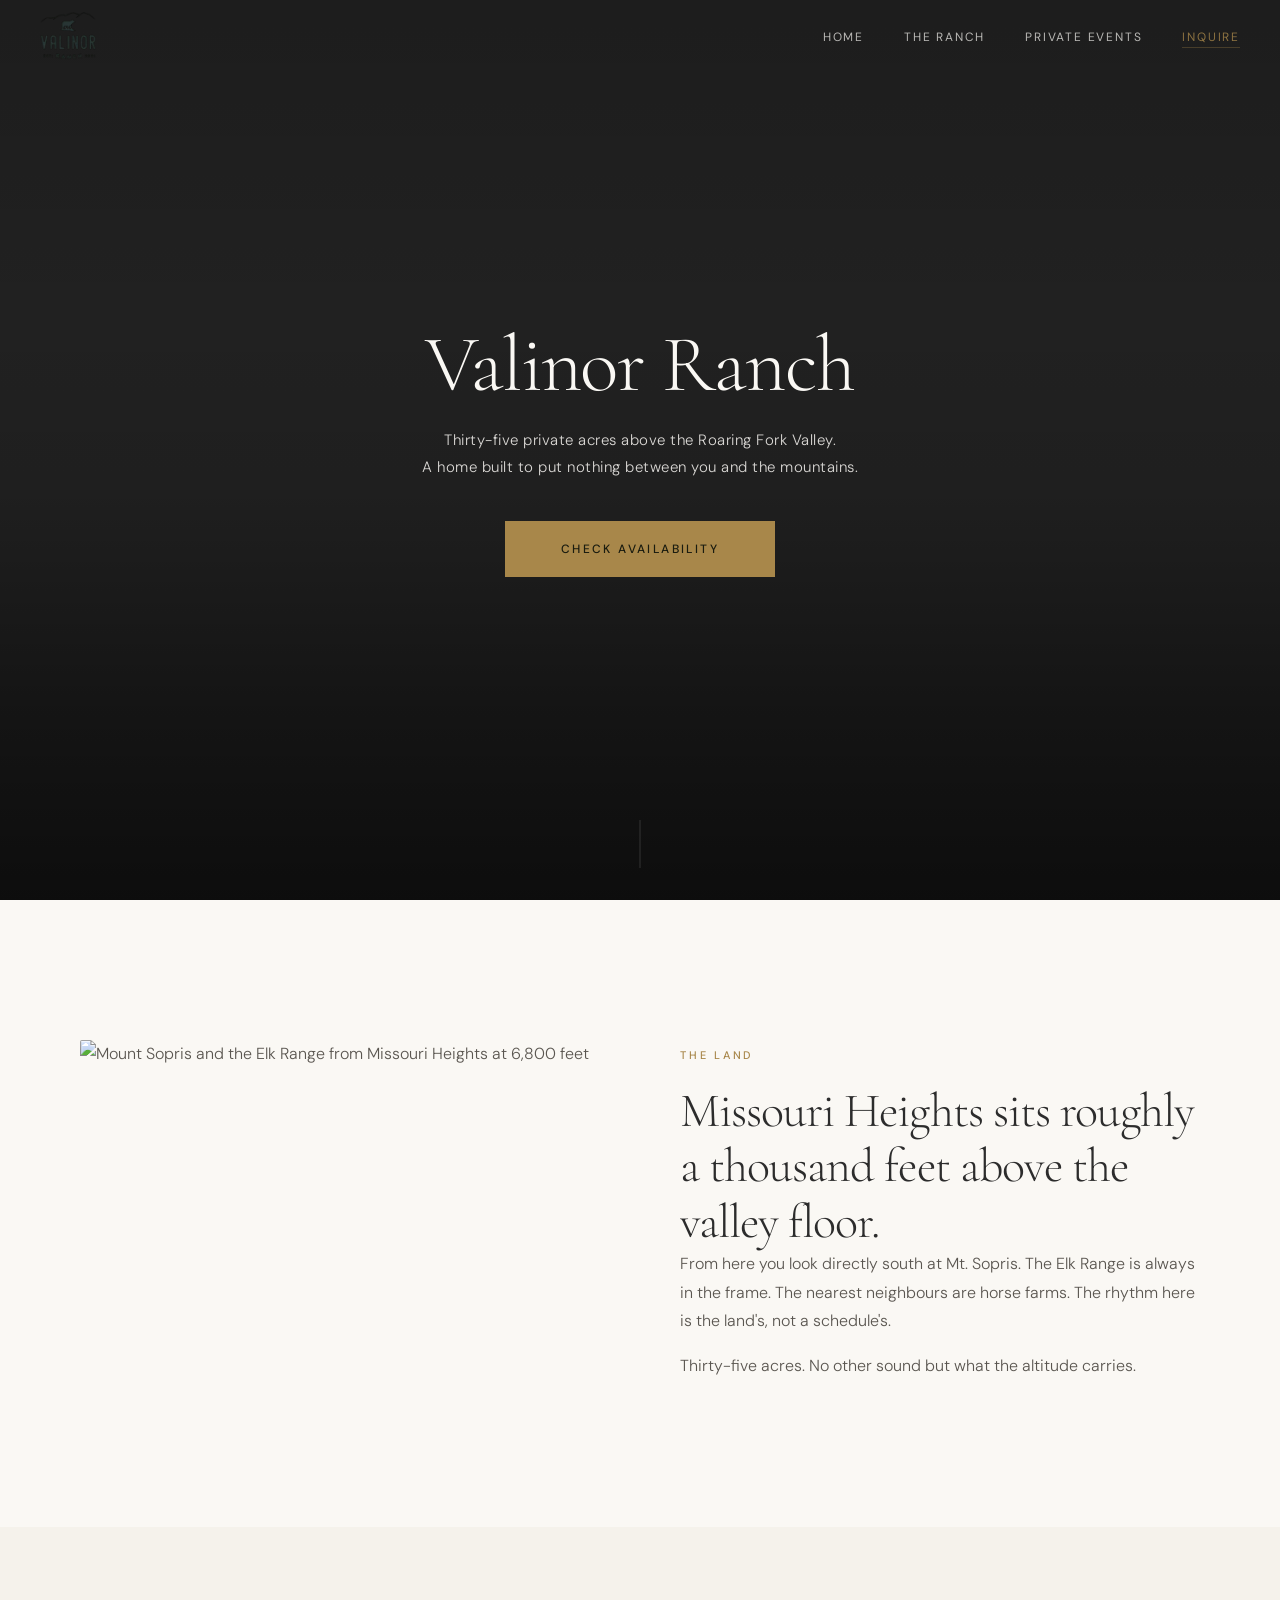
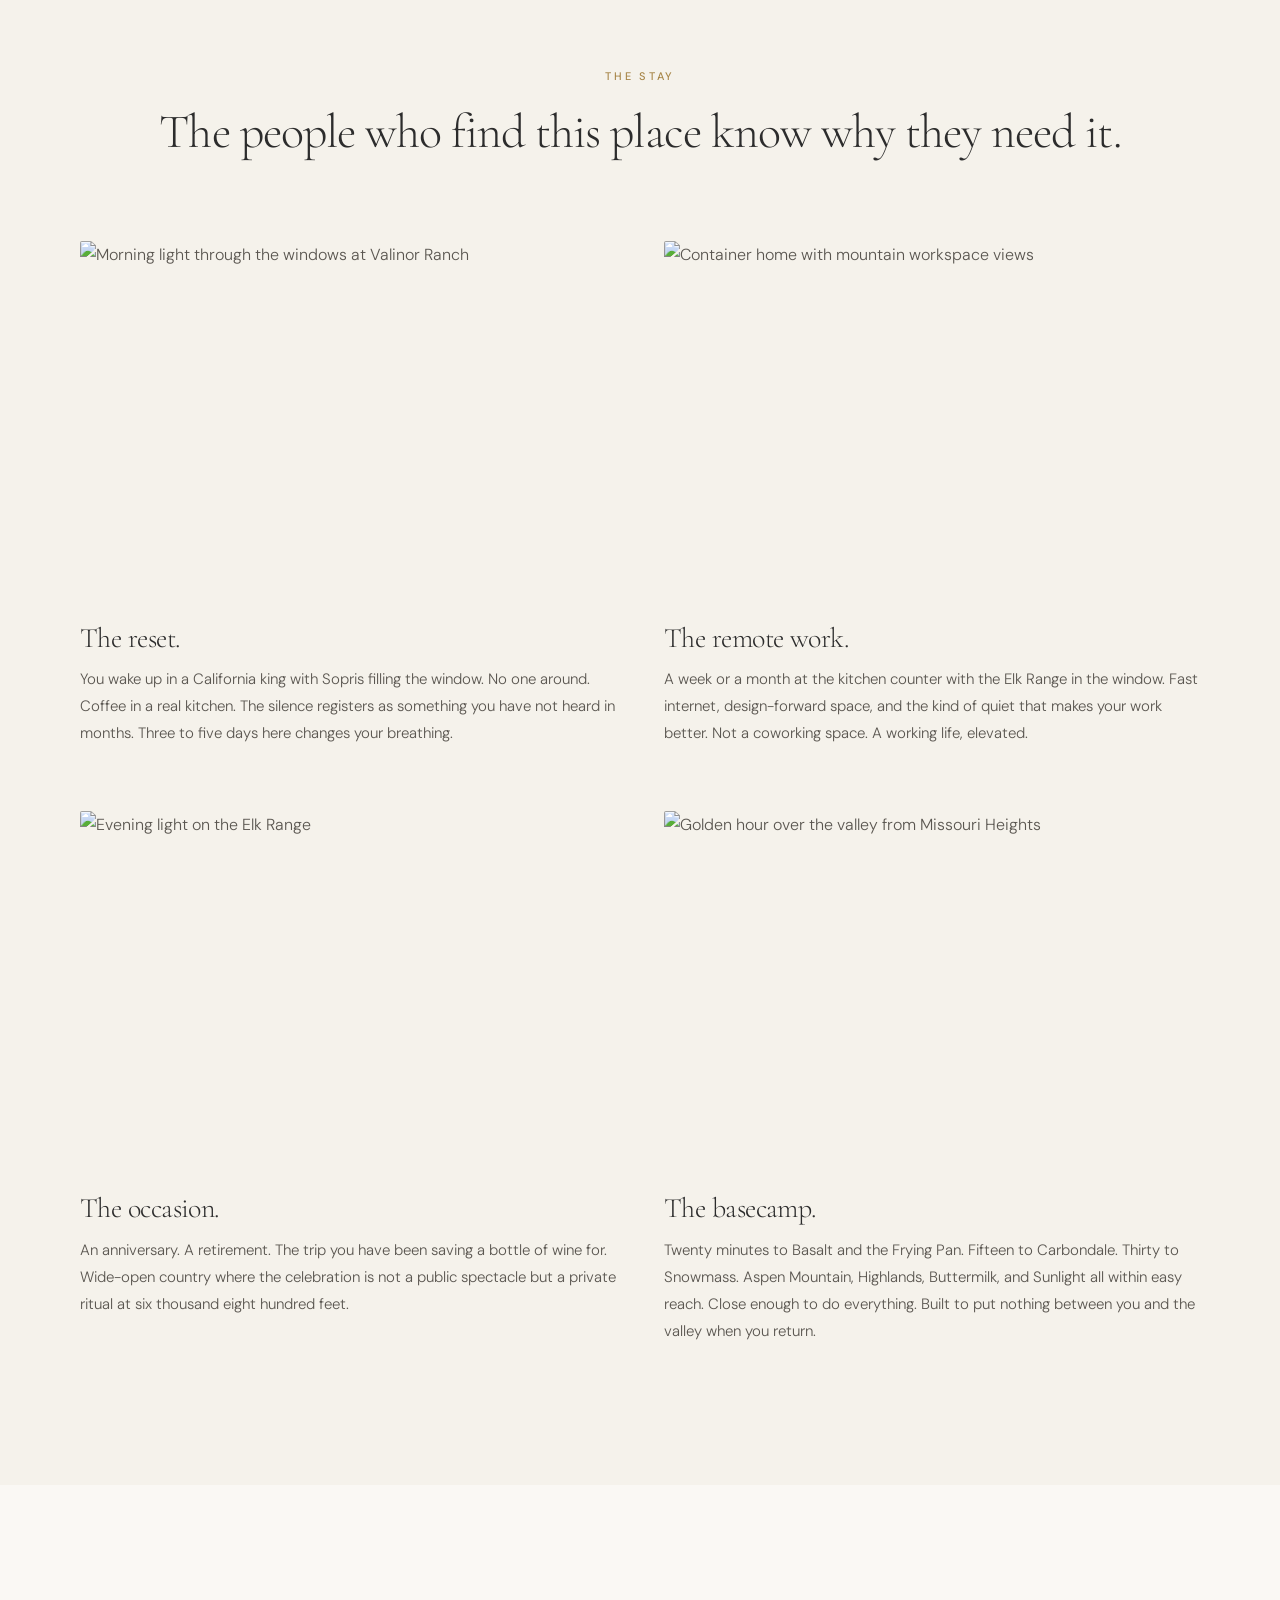
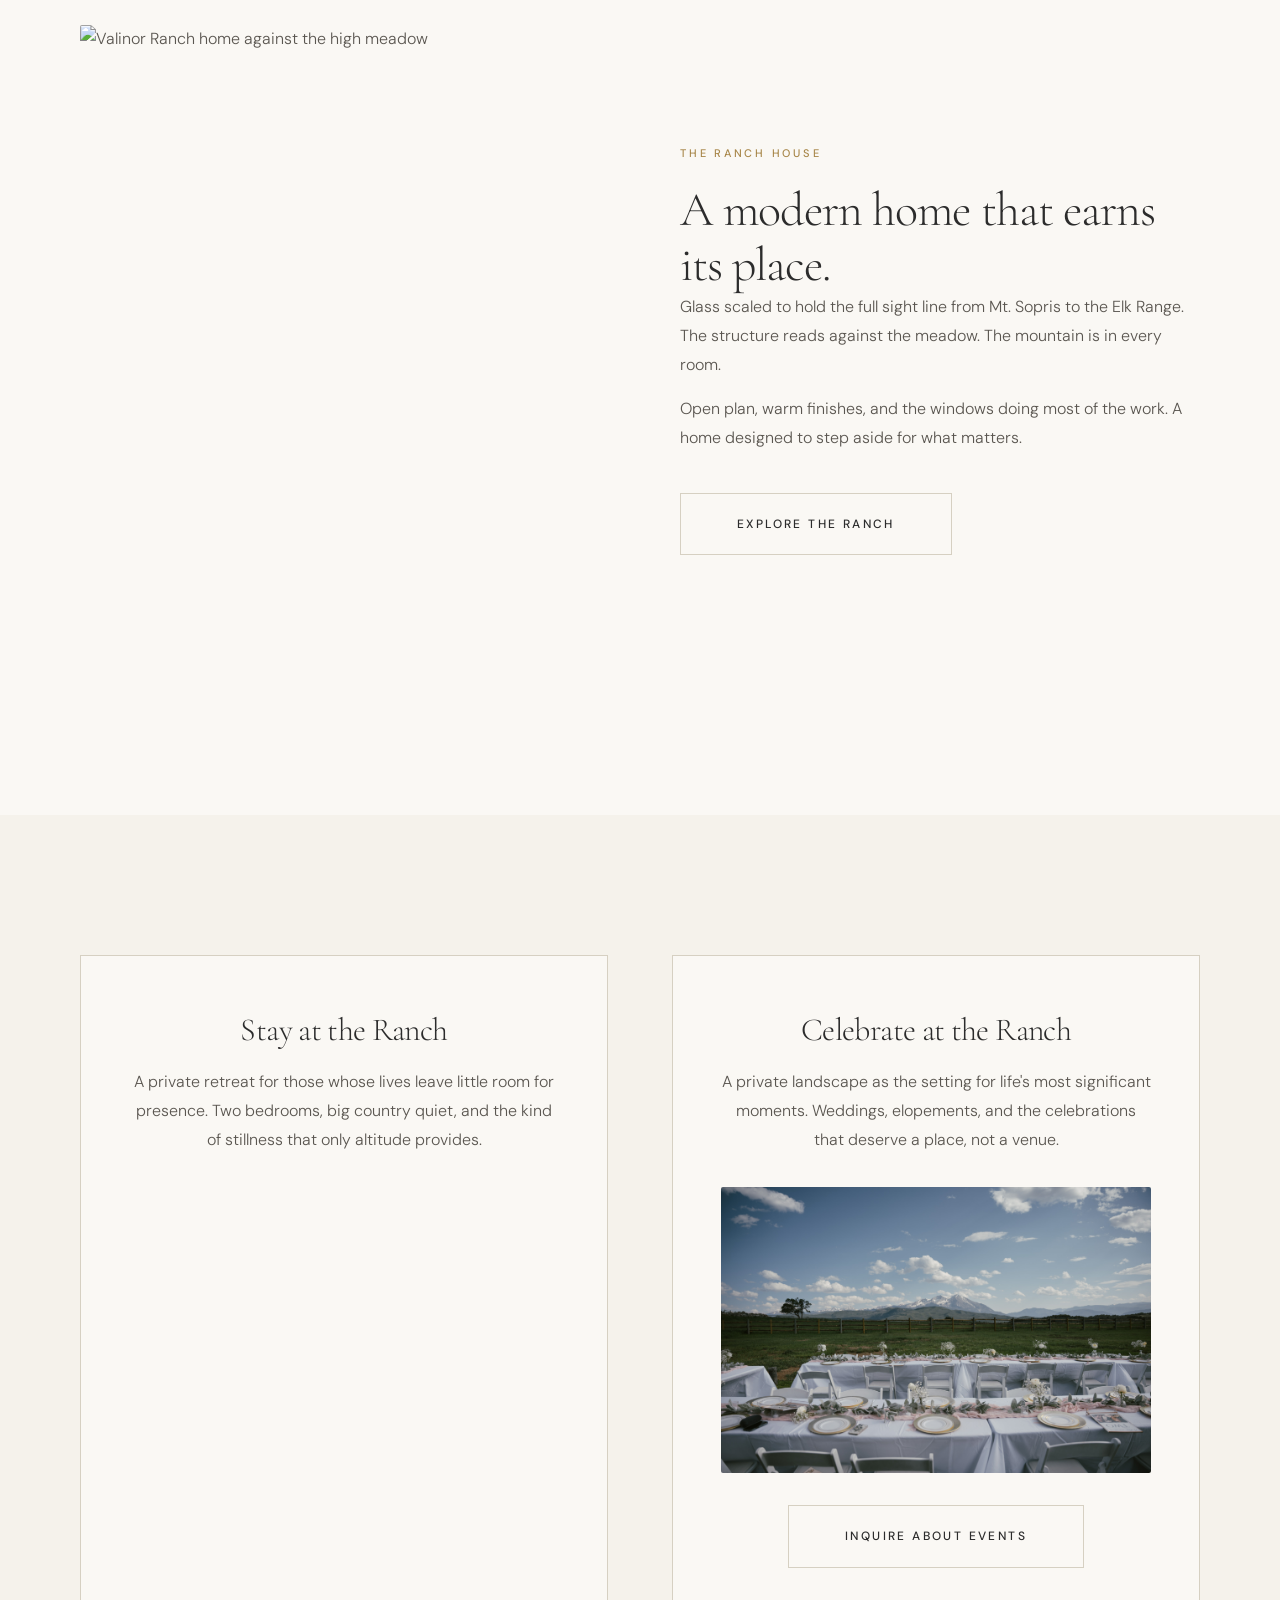
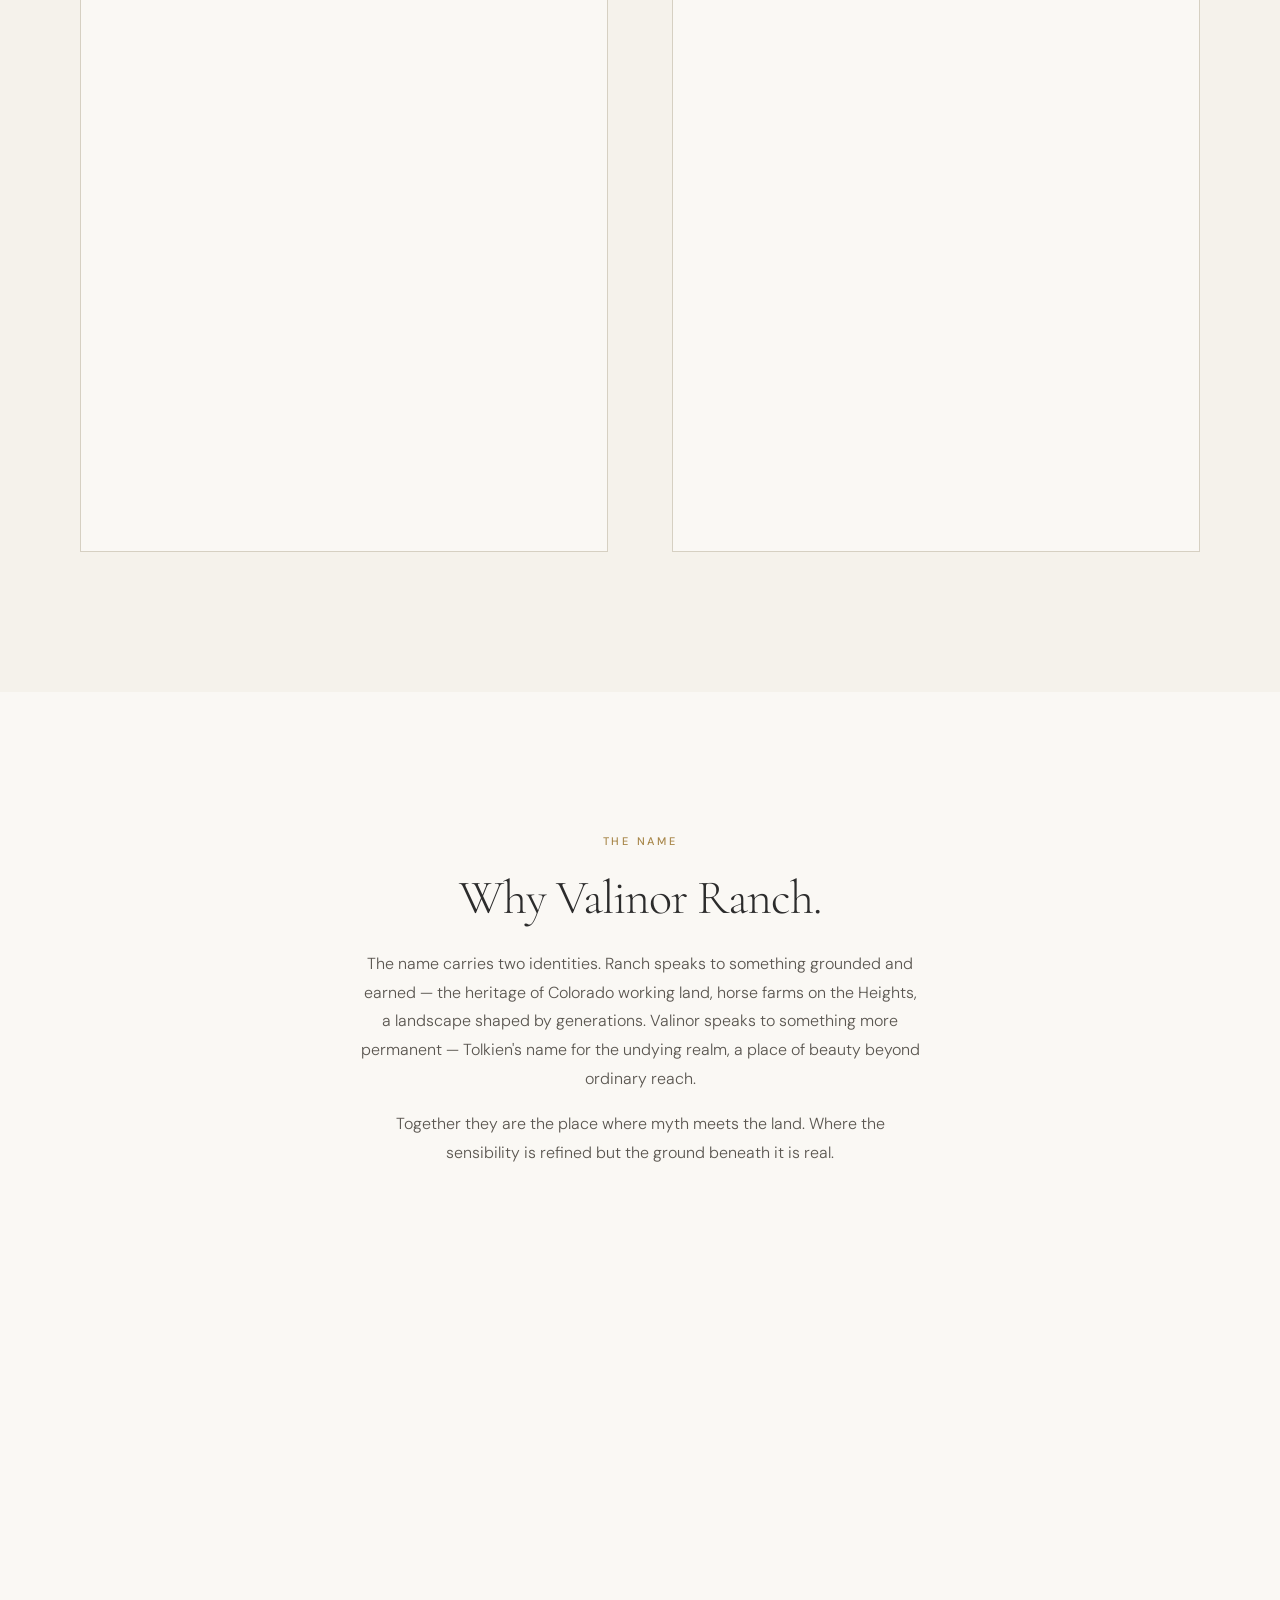
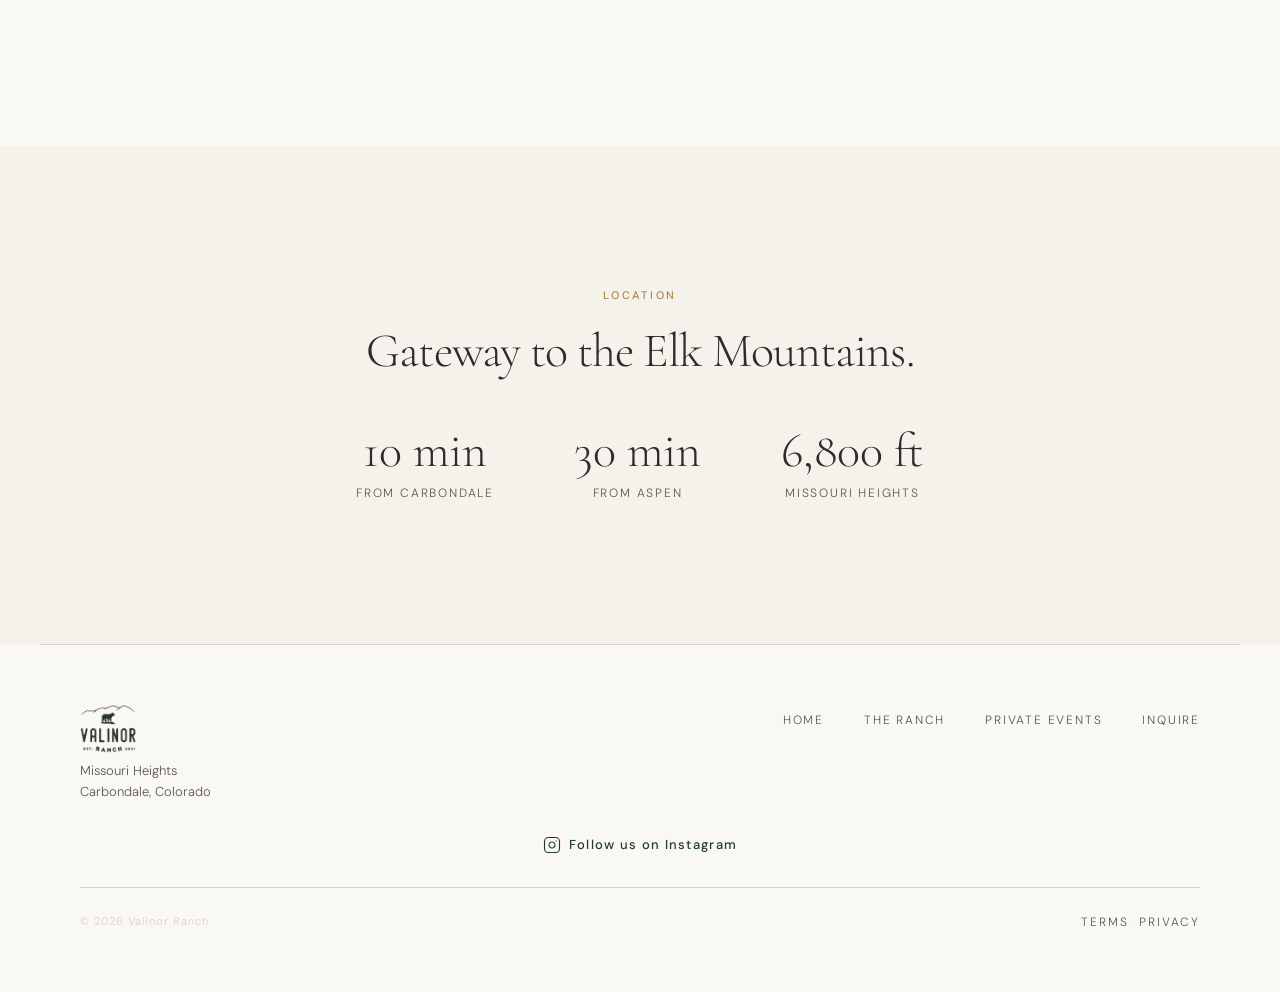
==== commit 2bae34fa: "Add Google Tag Manager container GTM-M492P4W9 Installs GTM head snippet and body noscript fallback o" ====
--- a/index.html
+++ b/index.html
@@ -1,6 +1,13 @@
 <!DOCTYPE html>
 <html lang="en">
 <head>
+  <!-- Google Tag Manager -->
+  <script>(function(w,d,s,l,i){w[l]=w[l]||[];w[l].push({'gtm.start':
+  new Date().getTime(),event:'gtm.js'});var f=d.getElementsByTagName(s)[0],
+  j=d.createElement(s),dl=l!='dataLayer'?'&l='+l:'';j.async=true;j.src=
+  'https://www.googletagmanager.com/gtm.js?id='+i+dl;f.parentNode.insertBefore(j,f);
+  })(window,document,'script','dataLayer','GTM-M492P4W9');</script>
+  <!-- End Google Tag Manager -->
   <!-- Google tag (gtag.js) -->
   <script async src="https://www.googletagmanager.com/gtag/js?id=G-ERDG8JKFMF"></script>
   <script>
@@ -39,6 +46,10 @@
   <link rel="stylesheet" href="css/style.css">
 </head>
 <body>
+<!-- Google Tag Manager (noscript) -->
+<noscript><iframe src="https://www.googletagmanager.com/ns.html?id=GTM-M492P4W9"
+height="0" width="0" style="display:none;visibility:hidden"></iframe></noscript>
+<!-- End Google Tag Manager (noscript) -->
 
   <!-- NAVIGATION -->
   <nav class="site-nav" aria-label="Main navigation">
--- a/css/style.css
+++ b/css/style.css
@@ -17,6 +17,7 @@
   --divider: #D6D0C2;
   --parchment: #F5F2EB;
   --bronze-gold: #A8874A;
+  --gold-tint: #EFE5CF;
   --logo-ink: #1A1C10;
   --ranch-cream: #F3F0E7;
 
@@ -397,6 +398,16 @@
   position: relative;
   z-index: 5;
   cursor: pointer;
+}
+
+.btn.btn--hero {
+  background: var(--bronze-gold);
+  color: var(--logo-ink);
+}
+
+.btn.btn--hero:hover {
+  background: var(--gold-tint);
+  color: var(--logo-ink);
 }
 
 .hero__scroll {
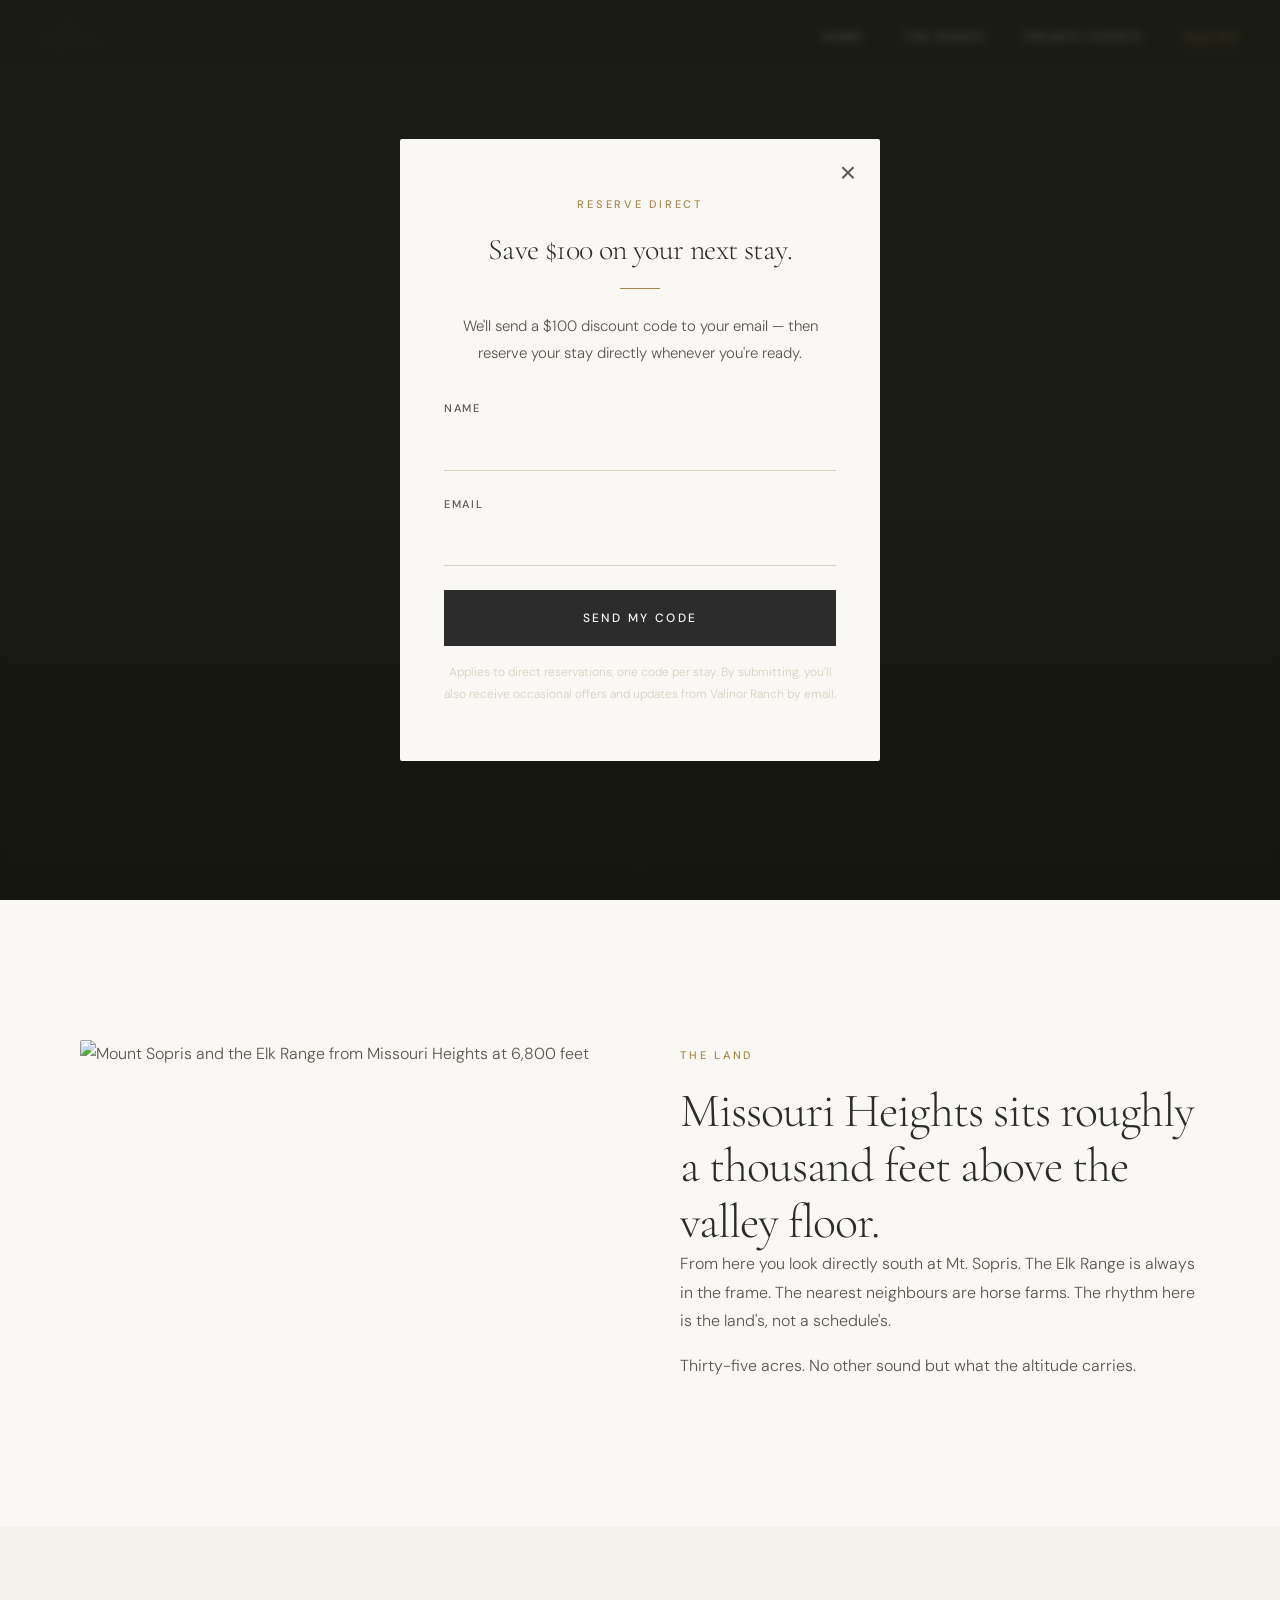
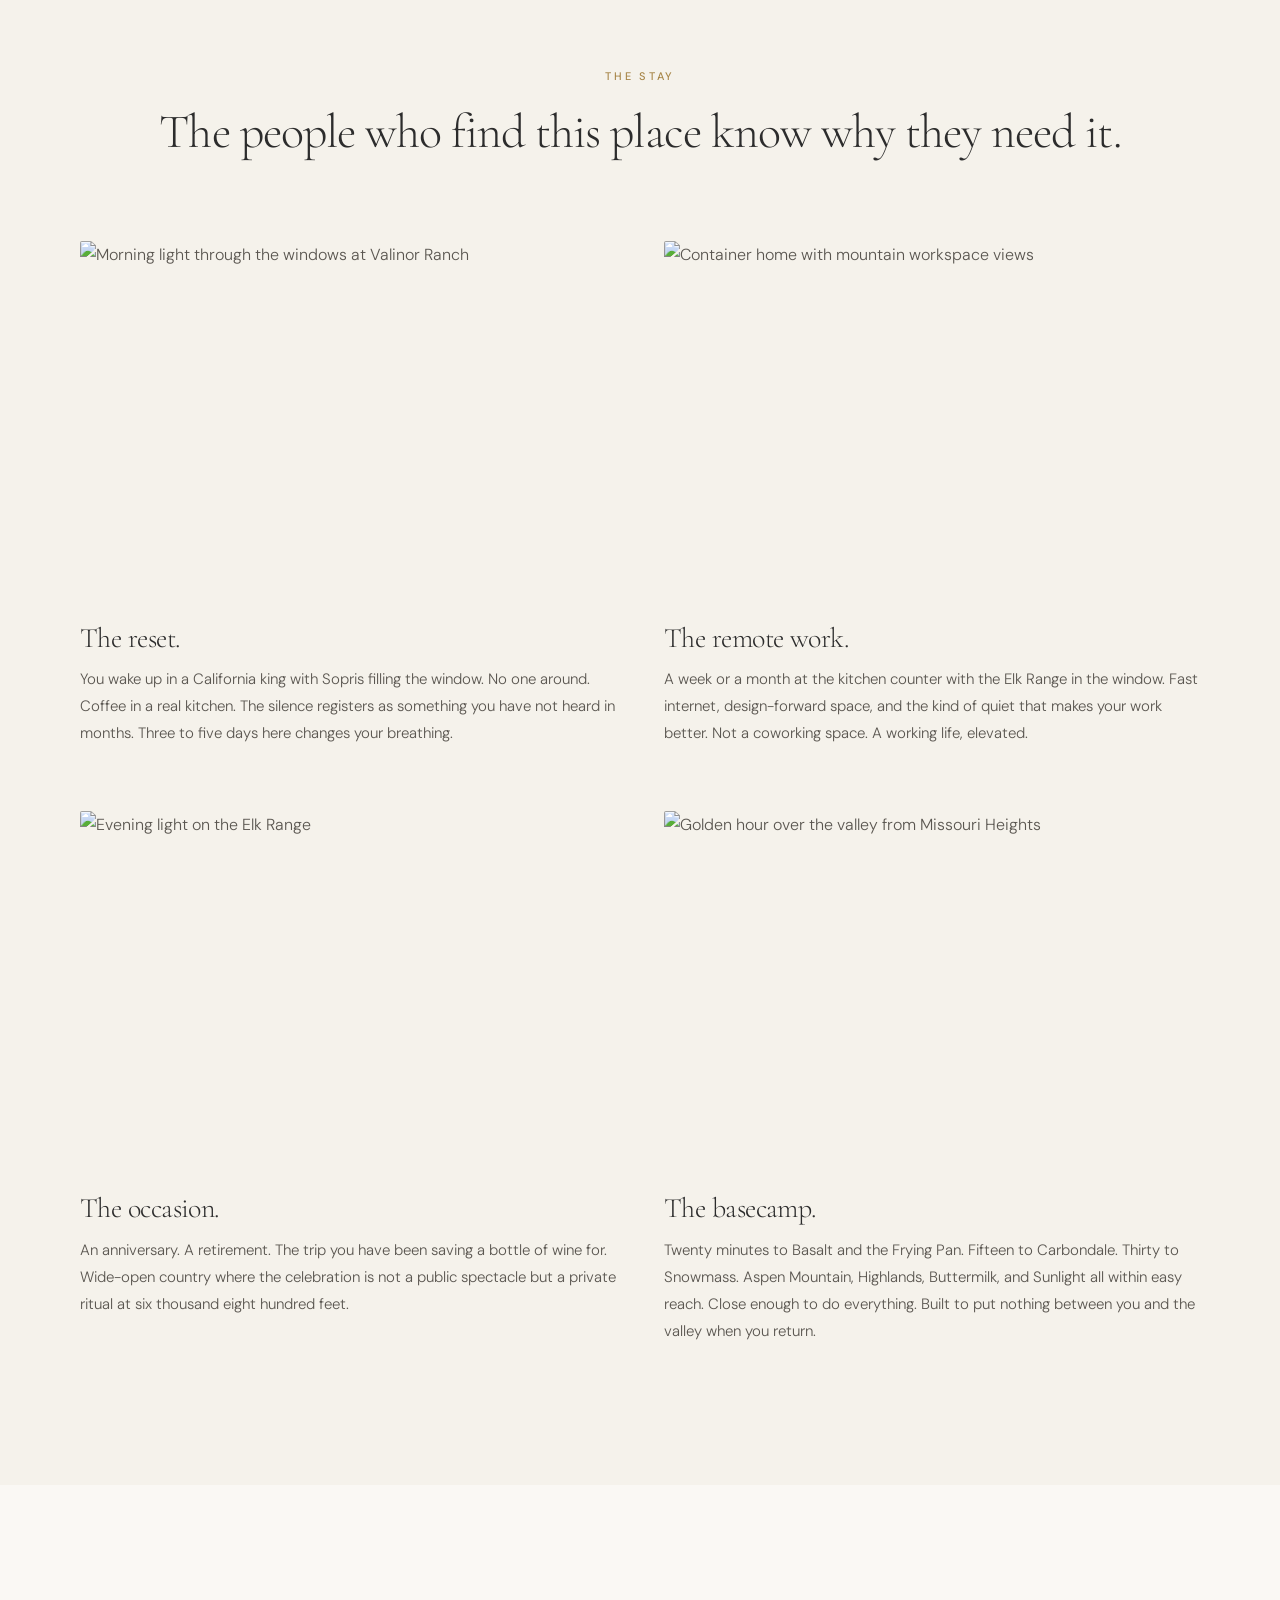
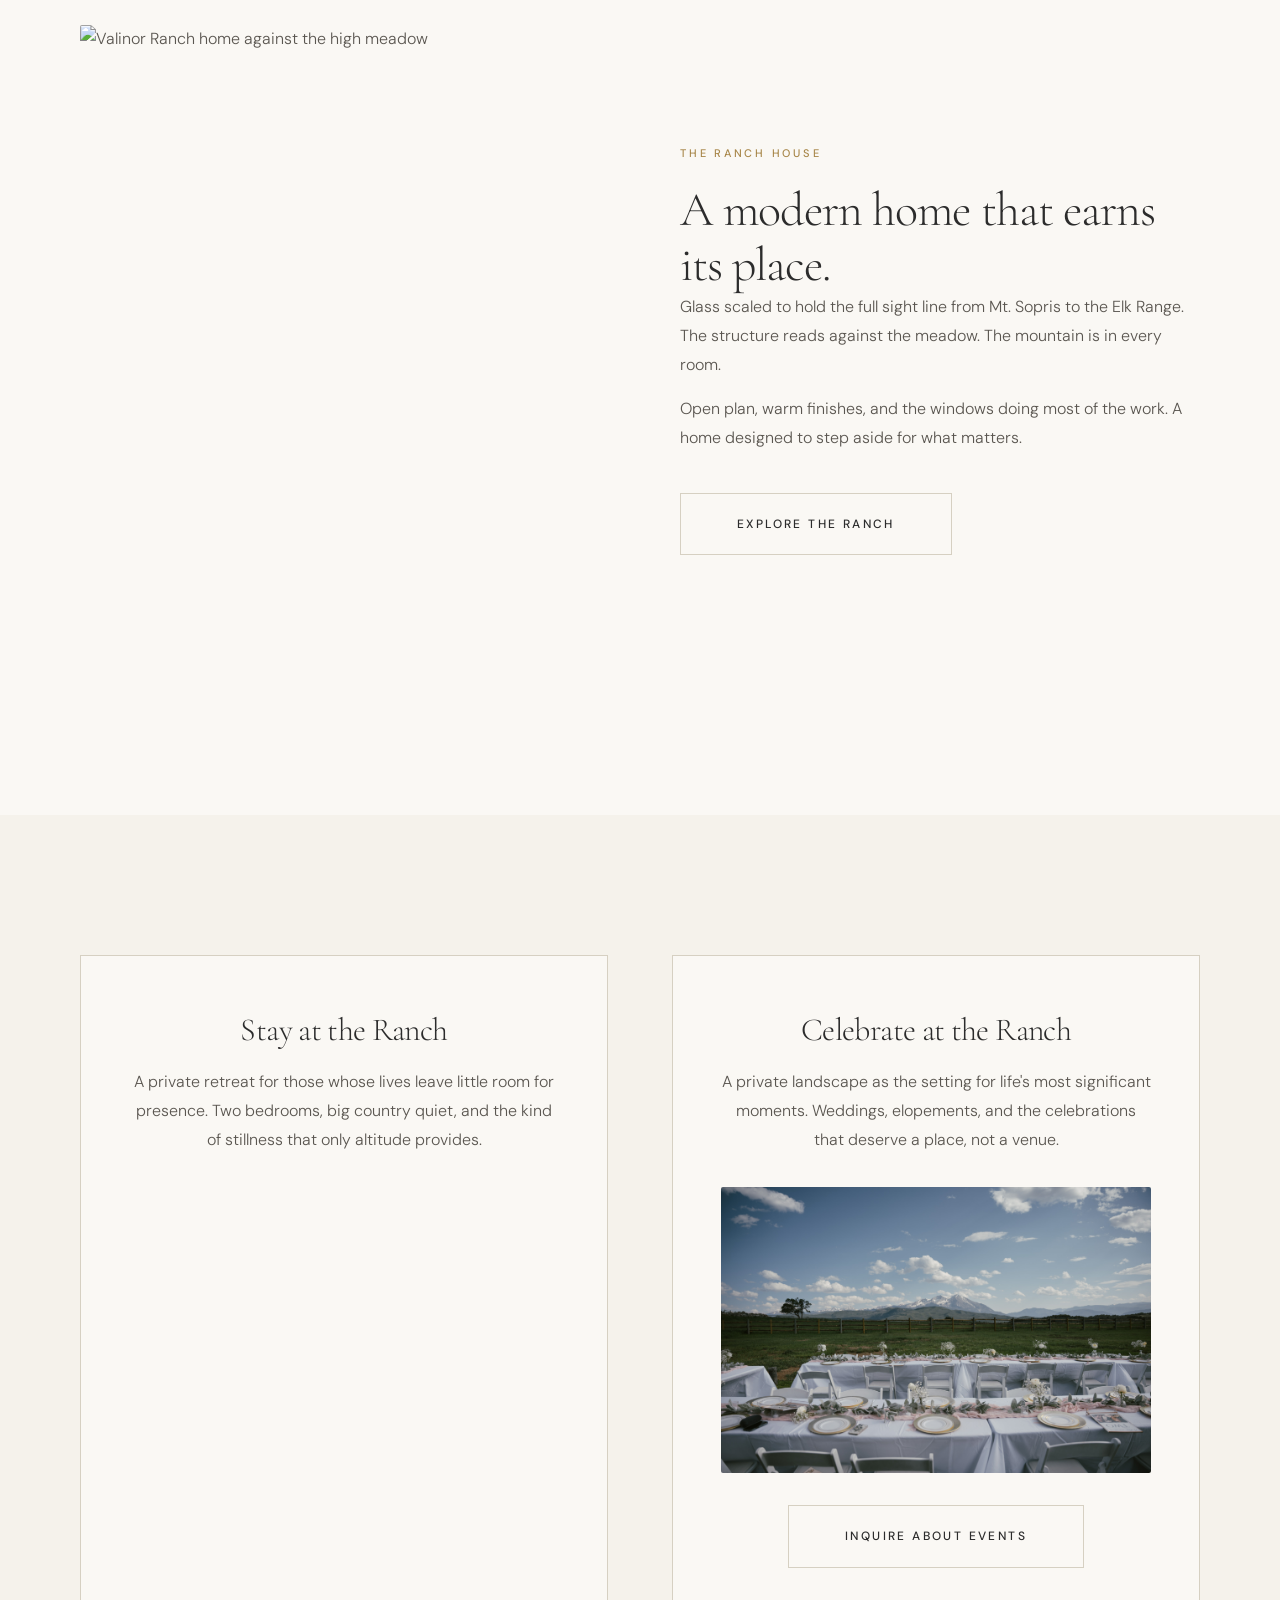
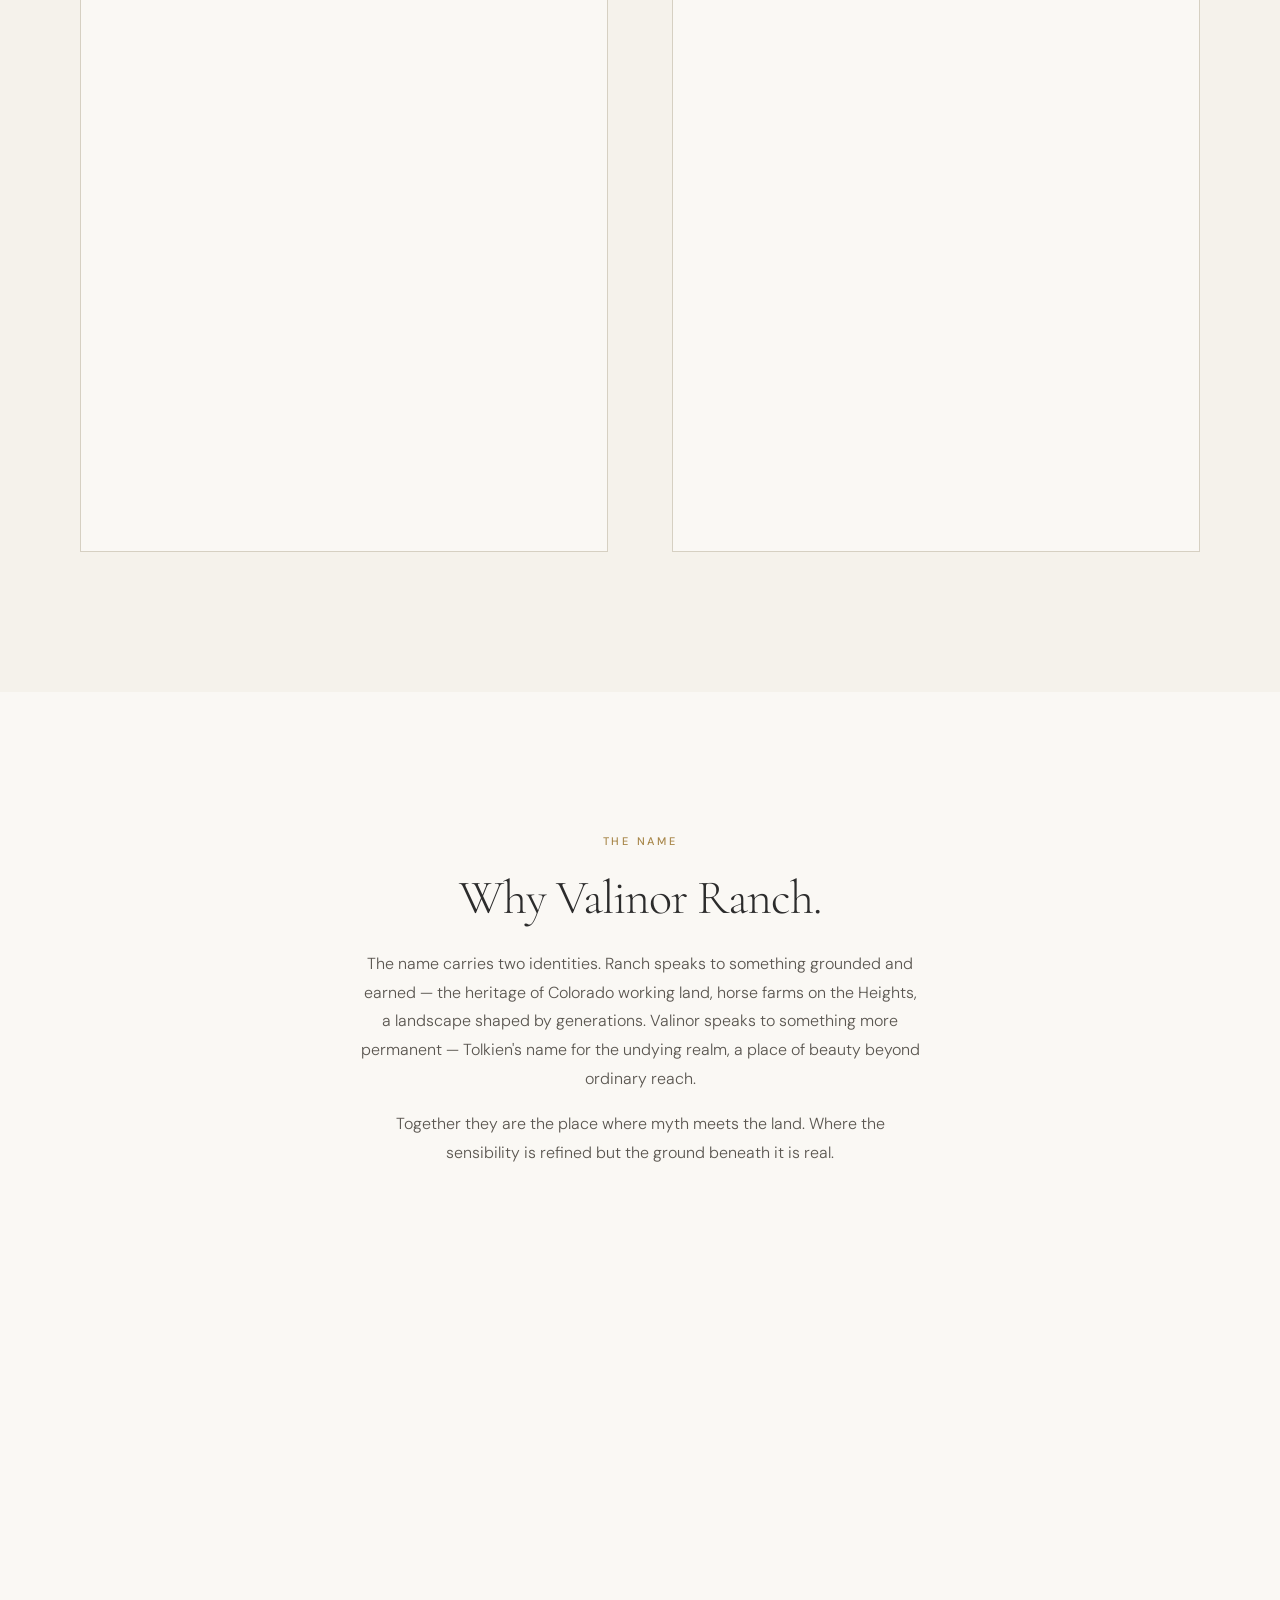
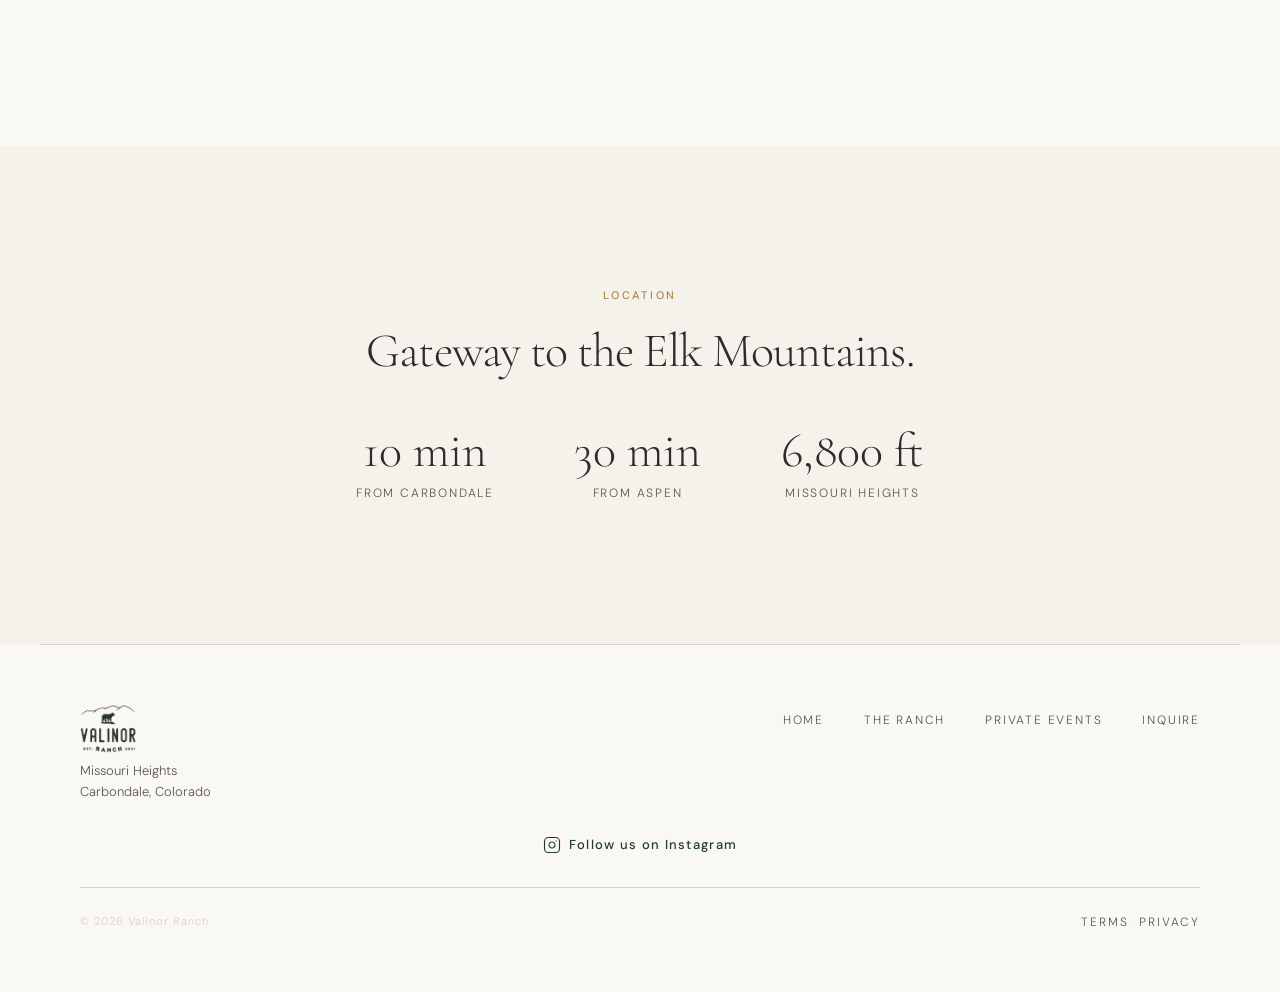
==== commit 37fd0555: "Add $100 direct-booking exit-intent popup Captures name/email on exit intent (cursor leaving the vie" ====
--- a/index.html
+++ b/index.html
@@ -1,13 +1,6 @@
 <!DOCTYPE html>
 <html lang="en">
 <head>
-  <!-- Google Tag Manager -->
-  <script>(function(w,d,s,l,i){w[l]=w[l]||[];w[l].push({'gtm.start':
-  new Date().getTime(),event:'gtm.js'});var f=d.getElementsByTagName(s)[0],
-  j=d.createElement(s),dl=l!='dataLayer'?'&l='+l:'';j.async=true;j.src=
-  'https://www.googletagmanager.com/gtm.js?id='+i+dl;f.parentNode.insertBefore(j,f);
-  })(window,document,'script','dataLayer','GTM-M492P4W9');</script>
-  <!-- End Google Tag Manager -->
   <!-- Google tag (gtag.js) -->
   <script async src="https://www.googletagmanager.com/gtag/js?id=G-ERDG8JKFMF"></script>
   <script>
@@ -16,20 +9,6 @@
     gtag('js', new Date());
     gtag('config', 'G-ERDG8JKFMF');
   </script>
-  <!-- STR Booster Affiliate Manager -->
-  <script type="text/javascript">
-    (function() {
-      var t = document.createElement("script");
-      t.type = "text/javascript", t.async = !0, t.src = 'https://links.strbooster.com/js/am.js', t.onload = t.onreadystatechange = function() {
-          var t = this.readyState;
-          if (!t || "complete" == t || "loaded" == t) try {
-            affiliateManager.init('Xi9C77b992R6k9sBboaL', 'https://backend.leadconnectorhq.com', '.www.valinorranch.com')
-          } catch (t) {}
-      };
-      var e = document.getElementsByTagName("script")[0];
-      e.parentNode.insertBefore(t, e)
-  })();
-  </script>
   <meta charset="UTF-8">
   <meta name="viewport" content="width=device-width, initial-scale=1.0">
   <title>Valinor Ranch | Private Mountain Retreat near Aspen Colorado</title>
@@ -46,10 +25,6 @@
   <link rel="stylesheet" href="css/style.css">
 </head>
 <body>
-<!-- Google Tag Manager (noscript) -->
-<noscript><iframe src="https://www.googletagmanager.com/ns.html?id=GTM-M492P4W9"
-height="0" width="0" style="display:none;visibility:hidden"></iframe></noscript>
-<!-- End Google Tag Manager (noscript) -->
 
   <!-- NAVIGATION -->
   <nav class="site-nav" aria-label="Main navigation">
@@ -74,10 +49,13 @@
 
     <!-- SECTION 1 — HERO -->
     <section class="hero" aria-label="Hero">
-      <video class="hero__video" autoplay muted loop playsinline preload="auto"
-             poster="images/09-1122CoRd102_240923009.jpg">
-        <source src="videos/gbp2.mp4" type="video/mp4">
-      </video>
+      <div class="hero__slides">
+        <div class="hero__slide is-active" style="background-image: url('images/09-1122CoRd102_240923009.jpg');"></div>
+        <div class="hero__slide" style="background-image: url('images/07-1122CoRd102_240923007.jpg');"></div>
+        <div class="hero__slide" style="background-image: url('images/29-1122CoRd102_240923030.jpg');"></div>
+        <div class="hero__slide" style="background-image: url('images/31-1122CoRd102_240923032.jpg');"></div>
+        <div class="hero__slide" style="background-image: url('images/40-1122CoRd102_240923041.jpg');"></div>
+      </div>
       <div class="hero__overlay"></div>
 
       <div class="hero__content hero__content--center">
@@ -102,6 +80,46 @@
         <h2 class="booking-modal__title">Reserve Your Stay</h2>
         <div class="booking-modal__widget">
           <iframe id="booking-iframe" sandbox="allow-top-navigation allow-scripts allow-same-origin" style="width: 100%; height: 900px" frameborder="0" src="https://booking.hospitable.com/widget/a1a8903b-b786-4d66-a5f2-8179d5a0b153/2272242"></iframe>
+        </div>
+      </div>
+    </div>
+
+    <!-- DIRECT-BOOKING OFFER MODAL -->
+    <div class="offer-modal" id="offer-modal" aria-hidden="true">
+      <div class="offer-modal__overlay" id="offer-modal-overlay"></div>
+      <div class="offer-modal__content">
+        <button class="offer-modal__close" id="offer-modal-close" type="button" aria-label="Close">&times;</button>
+
+        <div class="offer-modal__default" id="offer-modal-default">
+          <span class="section-label" style="text-align:center; display:block;">Reserve Direct</span>
+          <h2 class="offer-modal__title">Save $100 on your next stay.</h2>
+          <div class="offer-modal__rule"></div>
+          <p class="offer-modal__body">
+            We'll send a $100 discount code to your email — then reserve your stay directly whenever you're ready.
+          </p>
+
+          <form id="offer-form" class="offer-form" data-webhook="https://services.leadconnectorhq.com/hooks/Xi9C77b992R6k9sBboaL/webhook-trigger/96eea170-9d39-4d83-81a5-83ac3d68f1ca">
+            <input type="hidden" name="offer_code" value="DIRECT100">
+            <input type="hidden" name="source" value="site_popup">
+            <div class="form-group">
+              <label for="offer-name">Name</label>
+              <input type="text" id="offer-name" name="name" required>
+            </div>
+            <div class="form-group">
+              <label for="offer-email">Email</label>
+              <input type="email" id="offer-email" name="email" required>
+            </div>
+            <button class="btn btn--primary" type="submit" style="width:100%;">Send My Code</button>
+            <p class="form-note">Applies to direct reservations, one code per stay. By submitting, you'll also receive occasional offers and updates from Valinor Ranch by email.</p>
+          </form>
+        </div>
+
+        <div class="offer-modal__success" id="offer-modal-success">
+          <span class="section-label" style="text-align:center; display:block;">Sent</span>
+          <h2 class="offer-modal__title">Your code is on its way.</h2>
+          <p class="offer-modal__body">
+            Check your email for your $100 code, then reserve your stay directly.
+          </p>
         </div>
       </div>
     </div>
--- a/css/style.css
+++ b/css/style.css
@@ -17,7 +17,6 @@
   --divider: #D6D0C2;
   --parchment: #F5F2EB;
   --bronze-gold: #A8874A;
-  --gold-tint: #EFE5CF;
   --logo-ink: #1A1C10;
   --ranch-cream: #F3F0E7;
 
@@ -307,16 +306,6 @@
   inset: 0;
   background-size: cover;
   background-position: center 40%;
-  pointer-events: none;
-}
-
-.hero__video {
-  position: absolute;
-  inset: 0;
-  width: 100%;
-  height: 100%;
-  object-fit: cover;
-  object-position: center 40%;
   pointer-events: none;
 }
 
@@ -398,16 +387,6 @@
   position: relative;
   z-index: 5;
   cursor: pointer;
-}
-
-.btn.btn--hero {
-  background: var(--bronze-gold);
-  color: var(--logo-ink);
-}
-
-.btn.btn--hero:hover {
-  background: var(--gold-tint);
-  color: var(--logo-ink);
 }
 
 .hero__scroll {
@@ -1054,6 +1033,114 @@
 }
 
 
+/* ---- OFFER MODAL ---- */
+.offer-modal {
+  position: fixed;
+  inset: 0;
+  z-index: 220;
+  display: flex;
+  align-items: center;
+  justify-content: center;
+  opacity: 0;
+  pointer-events: none;
+  transition: opacity 0.4s ease;
+}
+
+.offer-modal.is-open {
+  opacity: 1;
+  pointer-events: auto;
+}
+
+.offer-modal__overlay {
+  position: absolute;
+  inset: 0;
+  background: rgba(26, 28, 16, 0.6);
+  backdrop-filter: blur(4px);
+  -webkit-backdrop-filter: blur(4px);
+}
+
+.offer-modal__content {
+  position: relative;
+  z-index: 1;
+  background: var(--off-white);
+  width: 90%;
+  max-width: 480px;
+  max-height: 90vh;
+  overflow-y: auto;
+  padding: 56px 44px;
+  border-radius: 2px;
+  text-align: center;
+  transform: translateY(16px);
+  transition: transform 0.4s cubic-bezier(0.23, 1, 0.32, 1);
+}
+
+.offer-modal.is-open .offer-modal__content {
+  transform: translateY(0);
+}
+
+.offer-modal__close {
+  position: absolute;
+  top: 16px;
+  right: 20px;
+  background: none;
+  border: none;
+  font-size: 28px;
+  color: var(--stone-dark);
+  cursor: pointer;
+  line-height: 1;
+  padding: 4px;
+  transition: color 0.3s ease;
+}
+
+.offer-modal__close:hover {
+  color: var(--charcoal);
+}
+
+.offer-modal__rule {
+  width: 40px;
+  height: 1px;
+  background: var(--bronze-gold);
+  margin: 20px auto 24px;
+}
+
+.offer-modal__title {
+  font-size: clamp(24px, 3vw, 30px);
+  margin-bottom: 16px;
+}
+
+.offer-modal__body {
+  font-size: 15px;
+  max-width: 380px;
+  margin: 0 auto;
+}
+
+.offer-form {
+  margin-top: 32px;
+  text-align: left;
+}
+
+.offer-form .form-group {
+  margin-bottom: 24px;
+}
+
+.offer-form .form-note {
+  text-align: center;
+  margin-top: 16px;
+}
+
+.offer-modal__success {
+  display: none;
+}
+
+.offer-modal__success.is-visible {
+  display: block;
+}
+
+.offer-modal__success .offer-modal__title {
+  margin-bottom: 12px;
+}
+
+
 /* ---- EVENTS MOSAIC GALLERY ---- */
 .events-mosaic {
   padding: 0;
@@ -1347,6 +1434,16 @@
     min-height: 360px;
   }
 
+  .offer-modal__content {
+    width: 95%;
+    padding: 40px 24px;
+    max-height: 95vh;
+  }
+
+  .offer-modal__title {
+    font-size: 22px;
+  }
+
   .events-mosaic__grid {
     grid-template-columns: 1fr 1fr;
   }
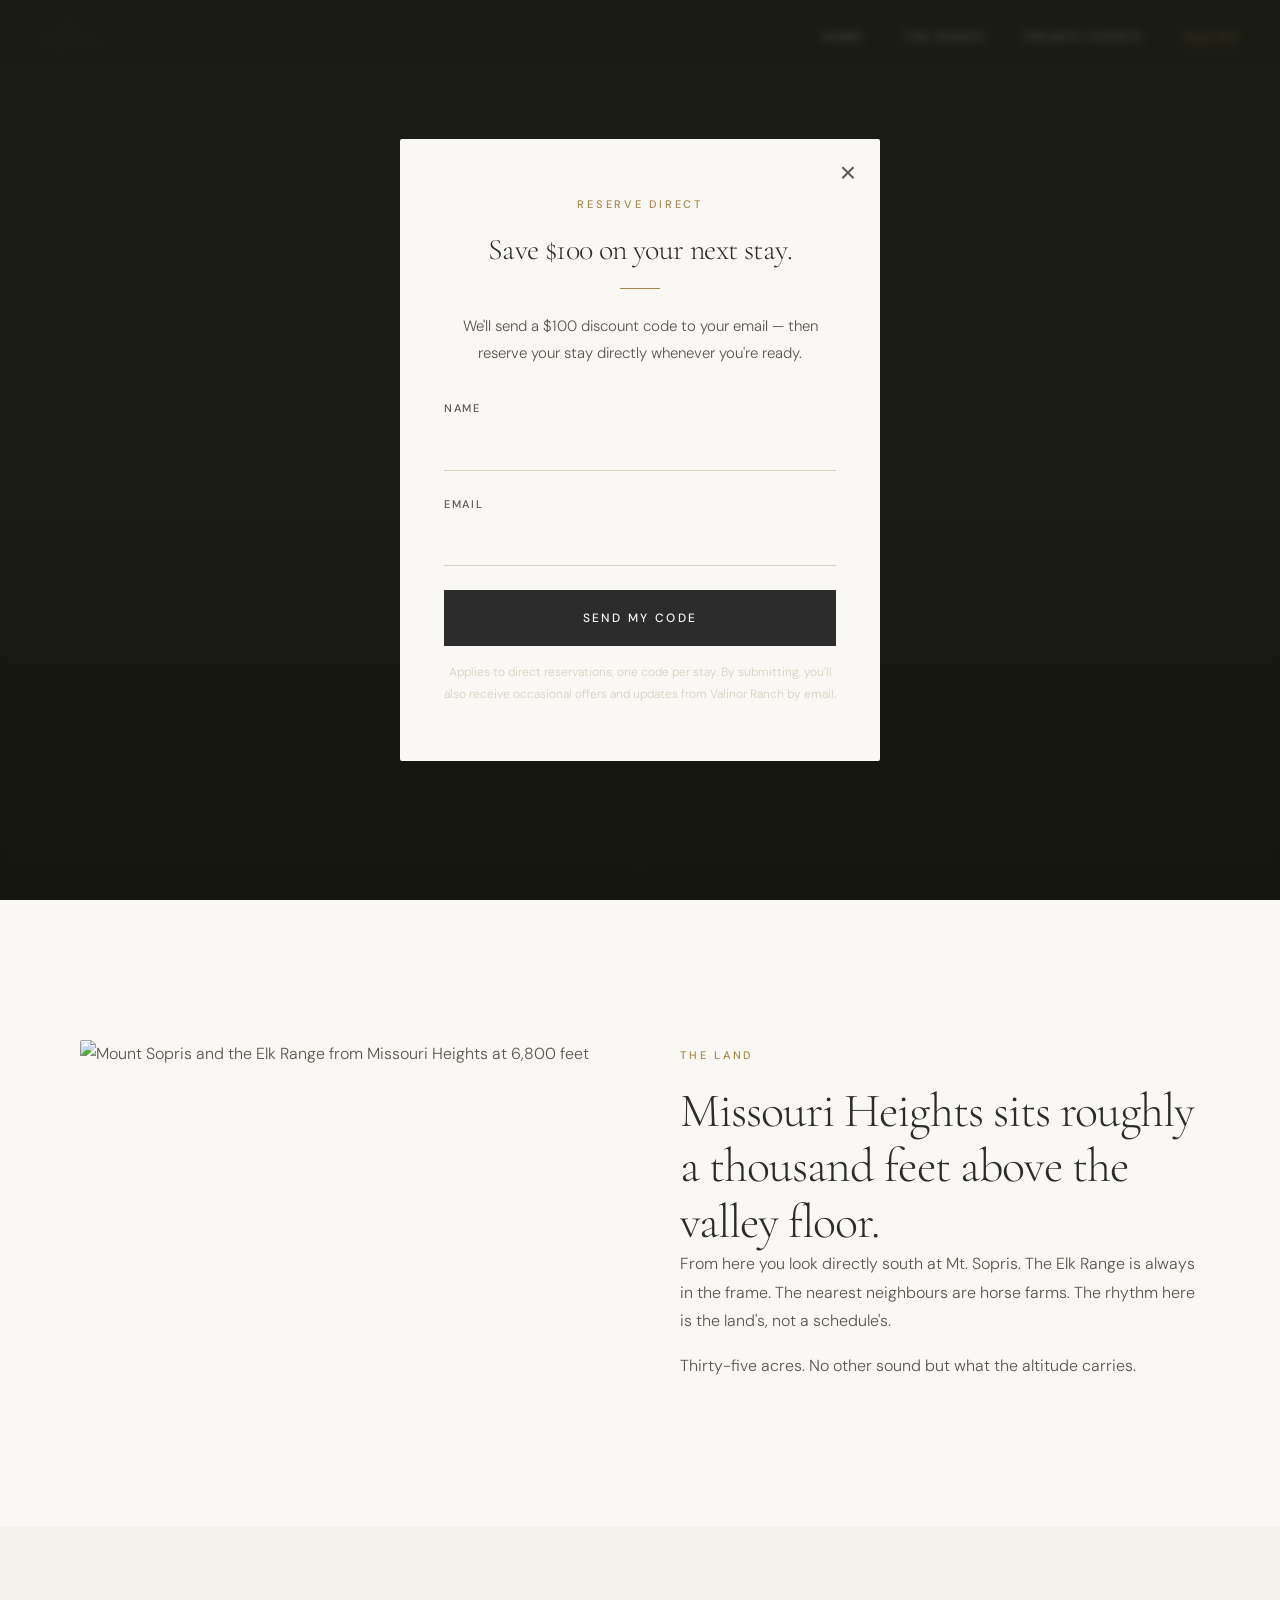
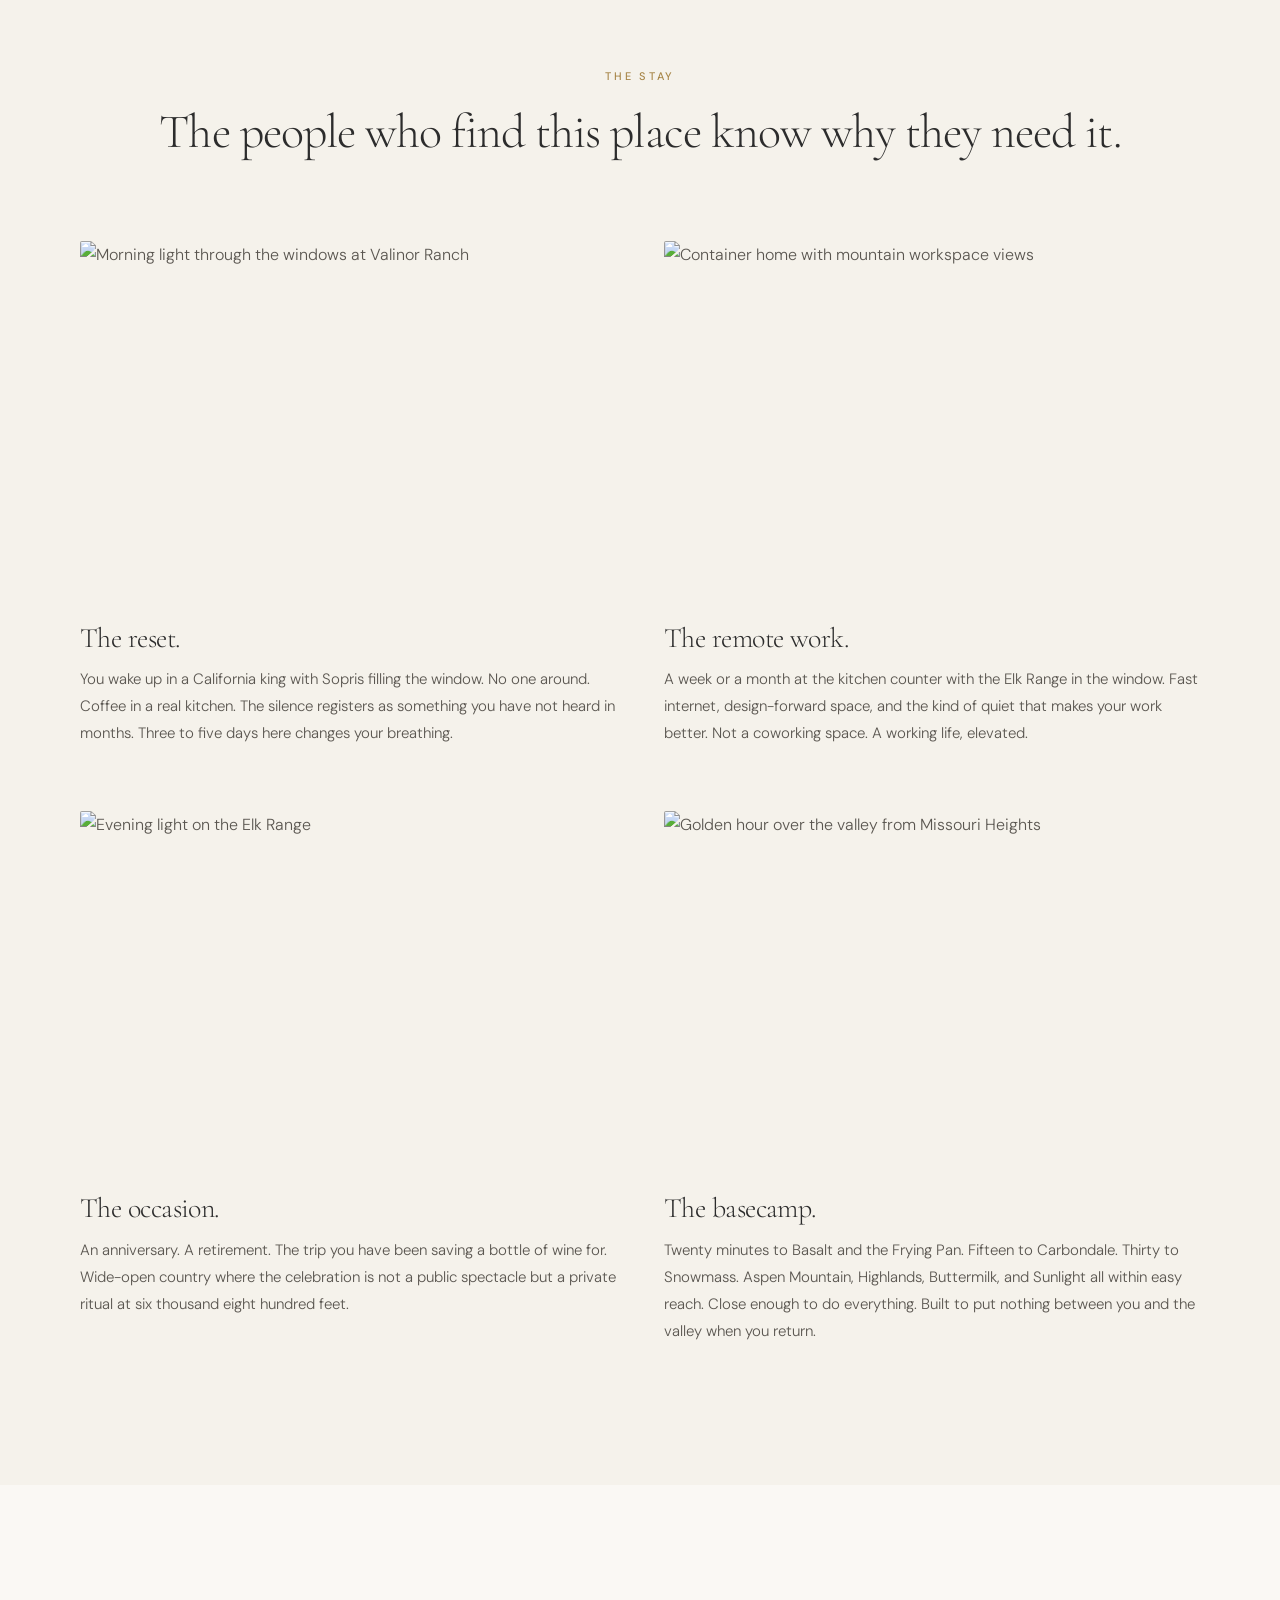
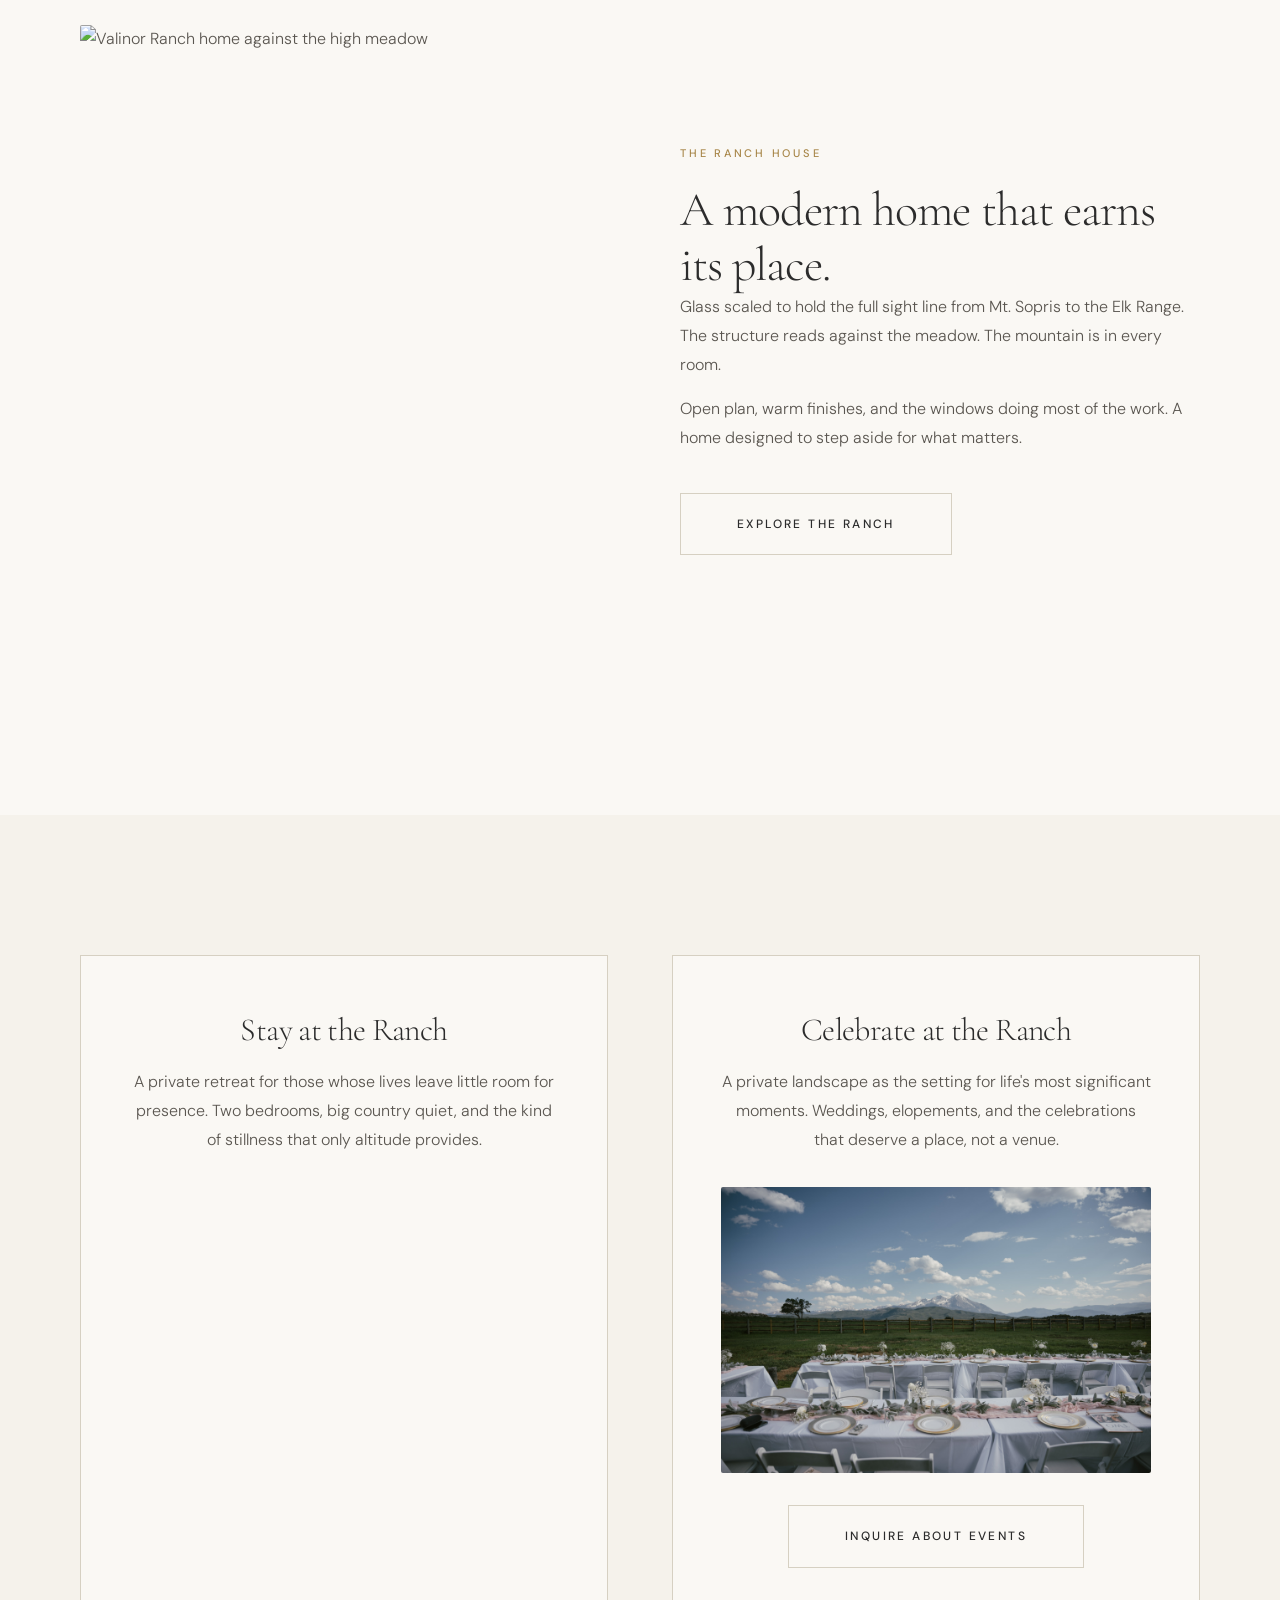
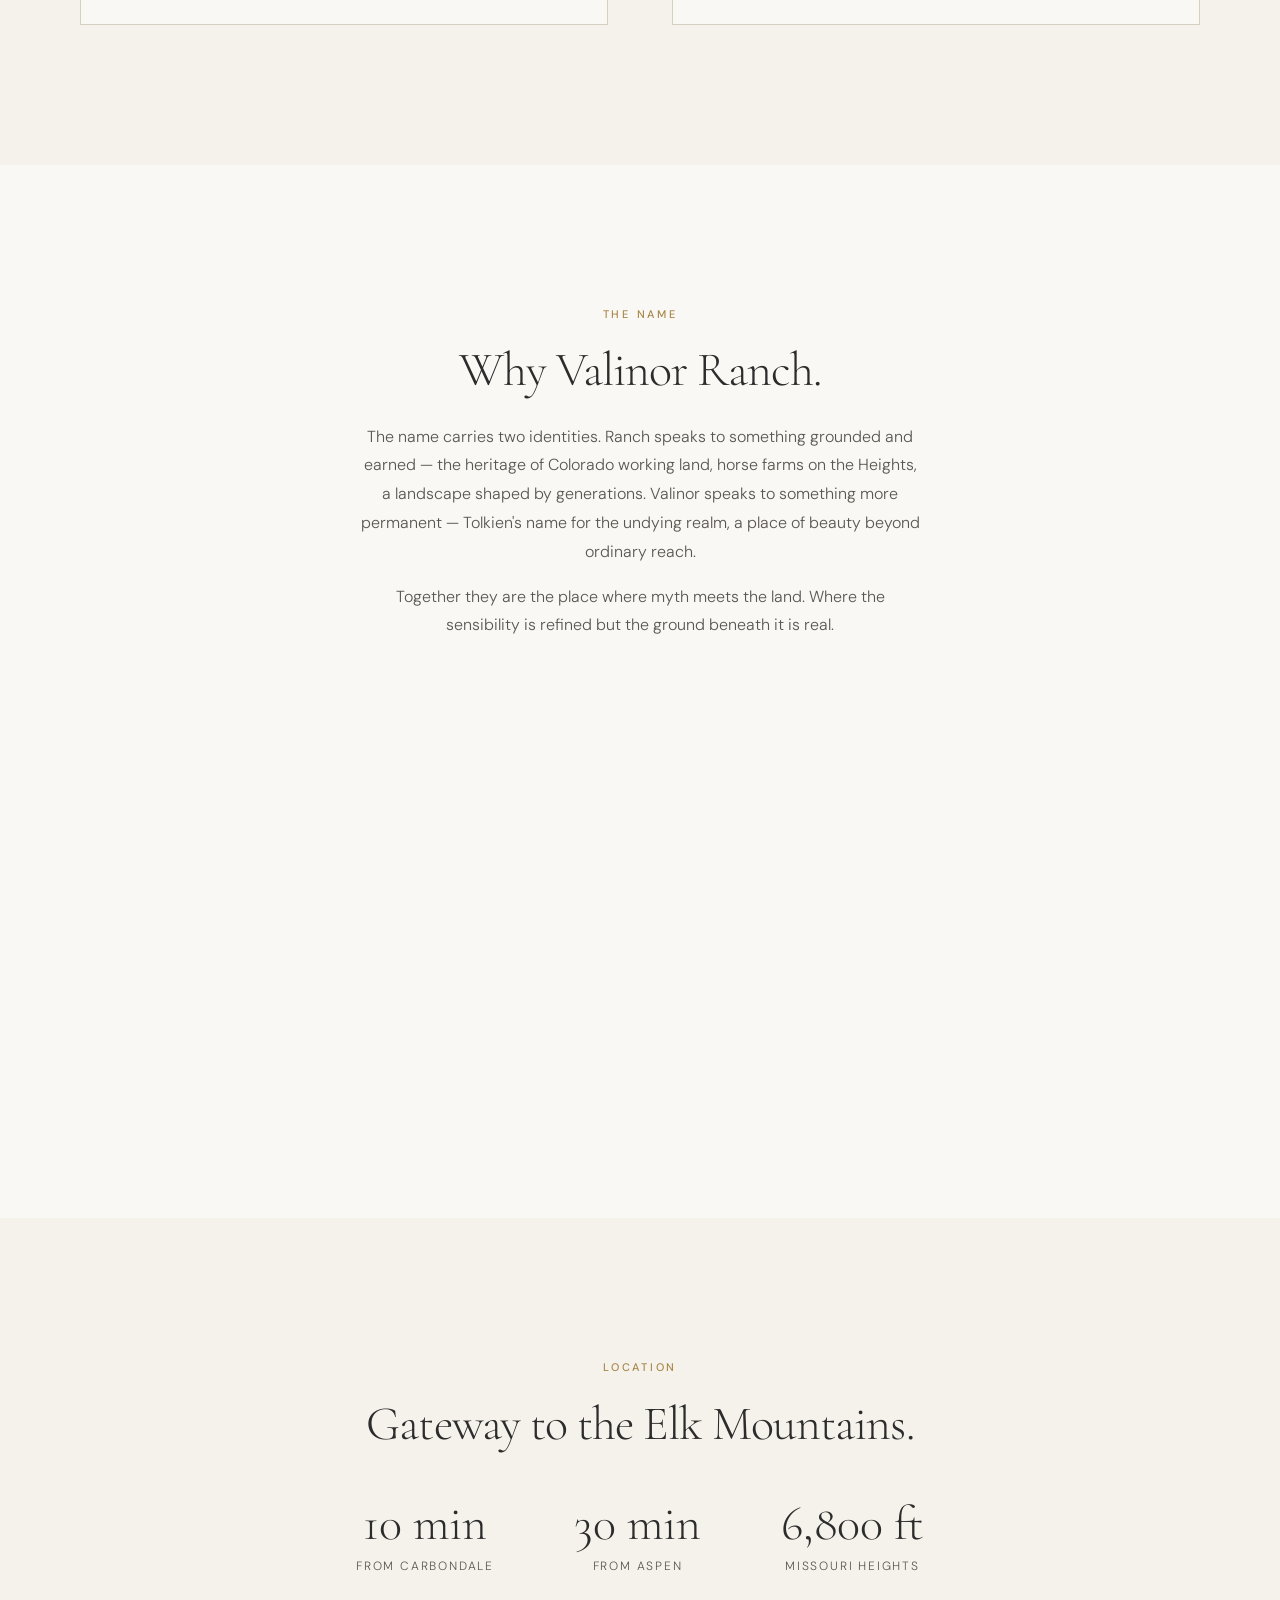
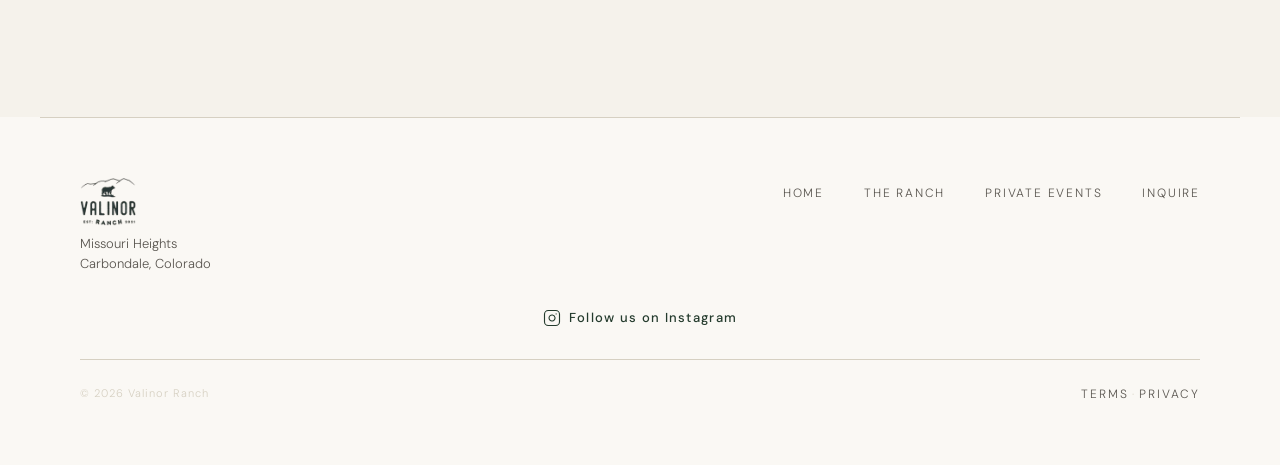
==== commit d2569206: "Replace Hospitable iframe booking widgets with script-loader embed Swaps the sandboxed iframe embeds" ====
--- a/index.html
+++ b/index.html
@@ -1,6 +1,13 @@
 <!DOCTYPE html>
 <html lang="en">
 <head>
+  <!-- Google Tag Manager -->
+  <script>(function(w,d,s,l,i){w[l]=w[l]||[];w[l].push({'gtm.start':
+  new Date().getTime(),event:'gtm.js'});var f=d.getElementsByTagName(s)[0],
+  j=d.createElement(s),dl=l!='dataLayer'?'&l='+l:'';j.async=true;j.src=
+  'https://www.googletagmanager.com/gtm.js?id='+i+dl;f.parentNode.insertBefore(j,f);
+  })(window,document,'script','dataLayer','GTM-M492P4W9');</script>
+  <!-- End Google Tag Manager -->
   <!-- Google tag (gtag.js) -->
   <script async src="https://www.googletagmanager.com/gtag/js?id=G-ERDG8JKFMF"></script>
   <script>
@@ -9,6 +16,20 @@
     gtag('js', new Date());
     gtag('config', 'G-ERDG8JKFMF');
   </script>
+  <!-- STR Booster Affiliate Manager -->
+  <script type="text/javascript">
+    (function() {
+      var t = document.createElement("script");
+      t.type = "text/javascript", t.async = !0, t.src = 'https://links.strbooster.com/js/am.js', t.onload = t.onreadystatechange = function() {
+          var t = this.readyState;
+          if (!t || "complete" == t || "loaded" == t) try {
+            affiliateManager.init('Xi9C77b992R6k9sBboaL', 'https://backend.leadconnectorhq.com', '.www.valinorranch.com')
+          } catch (t) {}
+      };
+      var e = document.getElementsByTagName("script")[0];
+      e.parentNode.insertBefore(t, e)
+  })();
+  </script>
   <meta charset="UTF-8">
   <meta name="viewport" content="width=device-width, initial-scale=1.0">
   <title>Valinor Ranch | Private Mountain Retreat near Aspen Colorado</title>
@@ -25,6 +46,10 @@
   <link rel="stylesheet" href="css/style.css">
 </head>
 <body>
+<!-- Google Tag Manager (noscript) -->
+<noscript><iframe src="https://www.googletagmanager.com/ns.html?id=GTM-M492P4W9"
+height="0" width="0" style="display:none;visibility:hidden"></iframe></noscript>
+<!-- End Google Tag Manager (noscript) -->
 
   <!-- NAVIGATION -->
   <nav class="site-nav" aria-label="Main navigation">
@@ -49,13 +74,10 @@
 
     <!-- SECTION 1 — HERO -->
     <section class="hero" aria-label="Hero">
-      <div class="hero__slides">
-        <div class="hero__slide is-active" style="background-image: url('images/09-1122CoRd102_240923009.jpg');"></div>
-        <div class="hero__slide" style="background-image: url('images/07-1122CoRd102_240923007.jpg');"></div>
-        <div class="hero__slide" style="background-image: url('images/29-1122CoRd102_240923030.jpg');"></div>
-        <div class="hero__slide" style="background-image: url('images/31-1122CoRd102_240923032.jpg');"></div>
-        <div class="hero__slide" style="background-image: url('images/40-1122CoRd102_240923041.jpg');"></div>
-      </div>
+      <video class="hero__video" autoplay muted loop playsinline preload="auto"
+             poster="images/09-1122CoRd102_240923009.jpg">
+        <source src="videos/gbp2.mp4" type="video/mp4">
+      </video>
       <div class="hero__overlay"></div>
 
       <div class="hero__content hero__content--center">
@@ -79,7 +101,12 @@
         <button class="booking-modal__close" id="close-booking" type="button" aria-label="Close booking">&times;</button>
         <h2 class="booking-modal__title">Reserve Your Stay</h2>
         <div class="booking-modal__widget">
-          <iframe id="booking-iframe" sandbox="allow-top-navigation allow-scripts allow-same-origin" style="width: 100%; height: 900px" frameborder="0" src="https://booking.hospitable.com/widget/a1a8903b-b786-4d66-a5f2-8179d5a0b153/2272242"></iframe>
+          <script
+            src="https://cdn.hsptb.com/direct-booking-widget/widget-loader.prod.js"
+            data-site-uuid="a1a8903b-b786-4d66-a5f2-8179d5a0b153"
+            data-property-id="2272242"
+            data-theme="boutique">
+          </script>
         </div>
       </div>
     </div>
@@ -101,6 +128,10 @@
           <form id="offer-form" class="offer-form" data-webhook="https://services.leadconnectorhq.com/hooks/Xi9C77b992R6k9sBboaL/webhook-trigger/96eea170-9d39-4d83-81a5-83ac3d68f1ca">
             <input type="hidden" name="offer_code" value="DIRECT100">
             <input type="hidden" name="source" value="site_popup">
+            <div class="form-hp" aria-hidden="true">
+              <label for="offer-company">Company</label>
+              <input type="text" id="offer-company" name="company" tabindex="-1" autocomplete="off">
+            </div>
             <div class="form-group">
               <label for="offer-name">Name</label>
               <input type="text" id="offer-name" name="name" required>
@@ -241,7 +272,12 @@
               A private retreat for those whose lives leave little room for presence. Two bedrooms, big country quiet, and the kind of stillness that only altitude provides.
             </p>
             <div class="two-paths__widget" style="margin-top:32px;">
-              <iframe id="booking-iframe-stay" sandbox="allow-top-navigation allow-scripts allow-same-origin" style="width: 100%; height: 900px" frameborder="0" src="https://booking.hospitable.com/widget/a1a8903b-b786-4d66-a5f2-8179d5a0b153/2272242"></iframe>
+              <script
+                src="https://cdn.hsptb.com/direct-booking-widget/widget-loader.prod.js"
+                data-site-uuid="a1a8903b-b786-4d66-a5f2-8179d5a0b153"
+                data-property-id="2272242"
+                data-theme="boutique">
+              </script>
             </div>
           </div>
           <div class="two-paths__card">
--- a/css/style.css
+++ b/css/style.css
@@ -17,6 +17,7 @@
   --divider: #D6D0C2;
   --parchment: #F5F2EB;
   --bronze-gold: #A8874A;
+  --gold-tint: #EFE5CF;
   --logo-ink: #1A1C10;
   --ranch-cream: #F3F0E7;
 
@@ -306,6 +307,16 @@
   inset: 0;
   background-size: cover;
   background-position: center 40%;
+  pointer-events: none;
+}
+
+.hero__video {
+  position: absolute;
+  inset: 0;
+  width: 100%;
+  height: 100%;
+  object-fit: cover;
+  object-position: center 40%;
   pointer-events: none;
 }
 
@@ -387,6 +398,16 @@
   position: relative;
   z-index: 5;
   cursor: pointer;
+}
+
+.btn.btn--hero {
+  background: var(--bronze-gold);
+  color: var(--logo-ink);
+}
+
+.btn.btn--hero:hover {
+  background: var(--gold-tint);
+  color: var(--logo-ink);
 }
 
 .hero__scroll {
@@ -809,6 +830,14 @@
   max-width: 600px;
 }
 
+.form-hp {
+  position: absolute;
+  left: -9999px;
+  width: 1px;
+  height: 1px;
+  overflow: hidden;
+}
+
 .form-row {
   display: grid;
   grid-template-columns: 1fr 1fr;
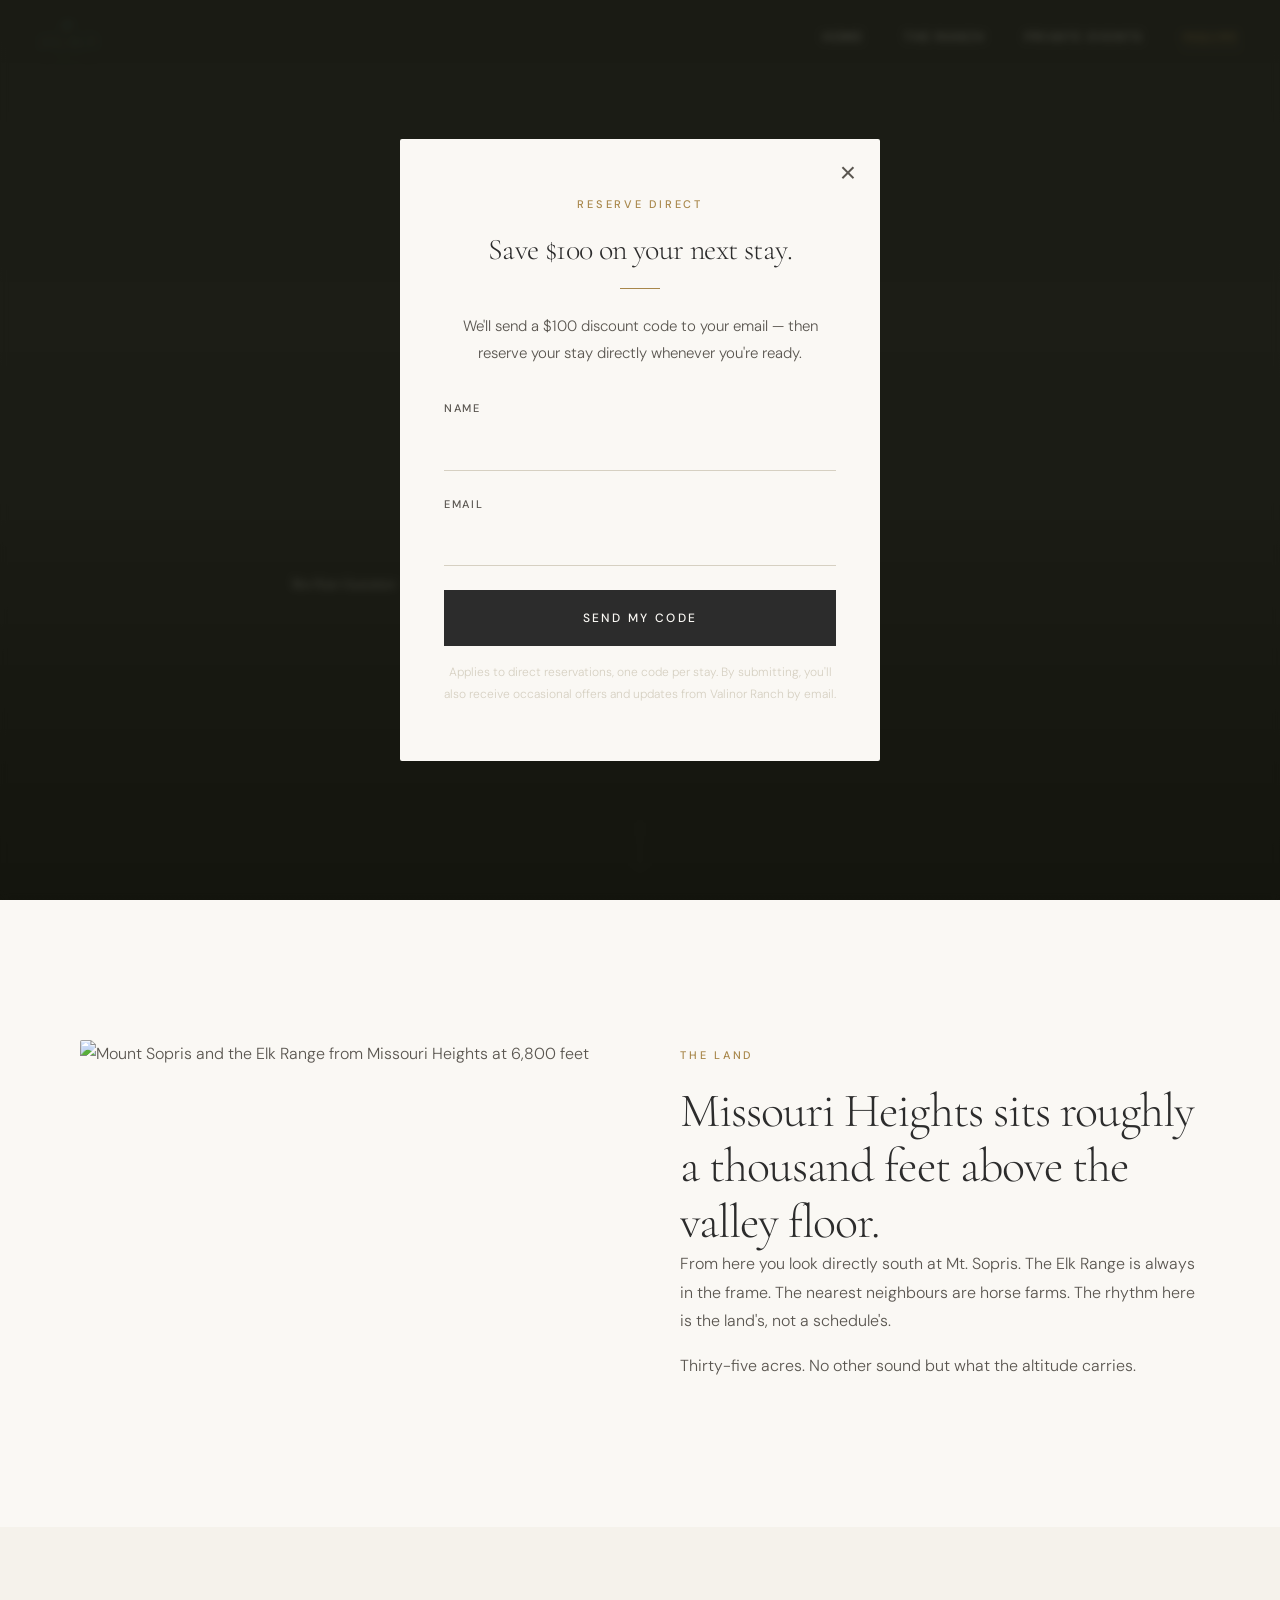
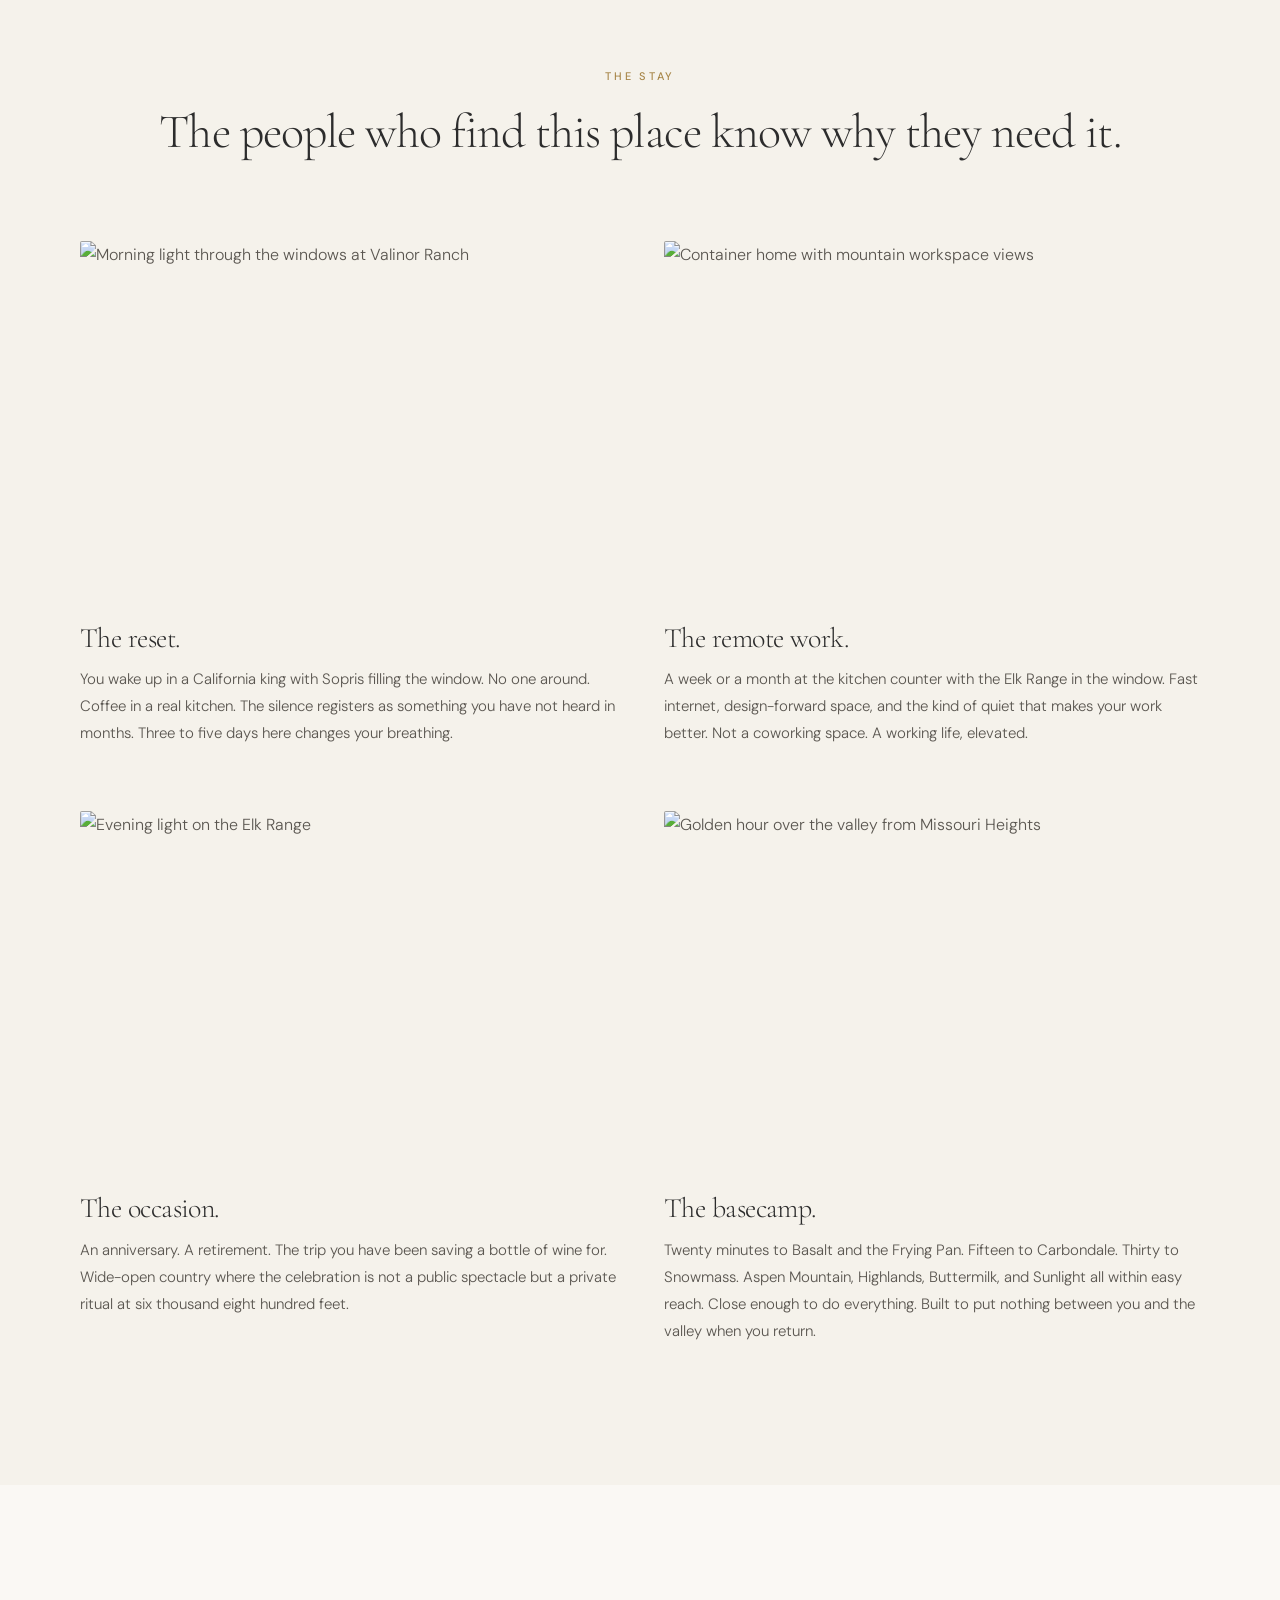
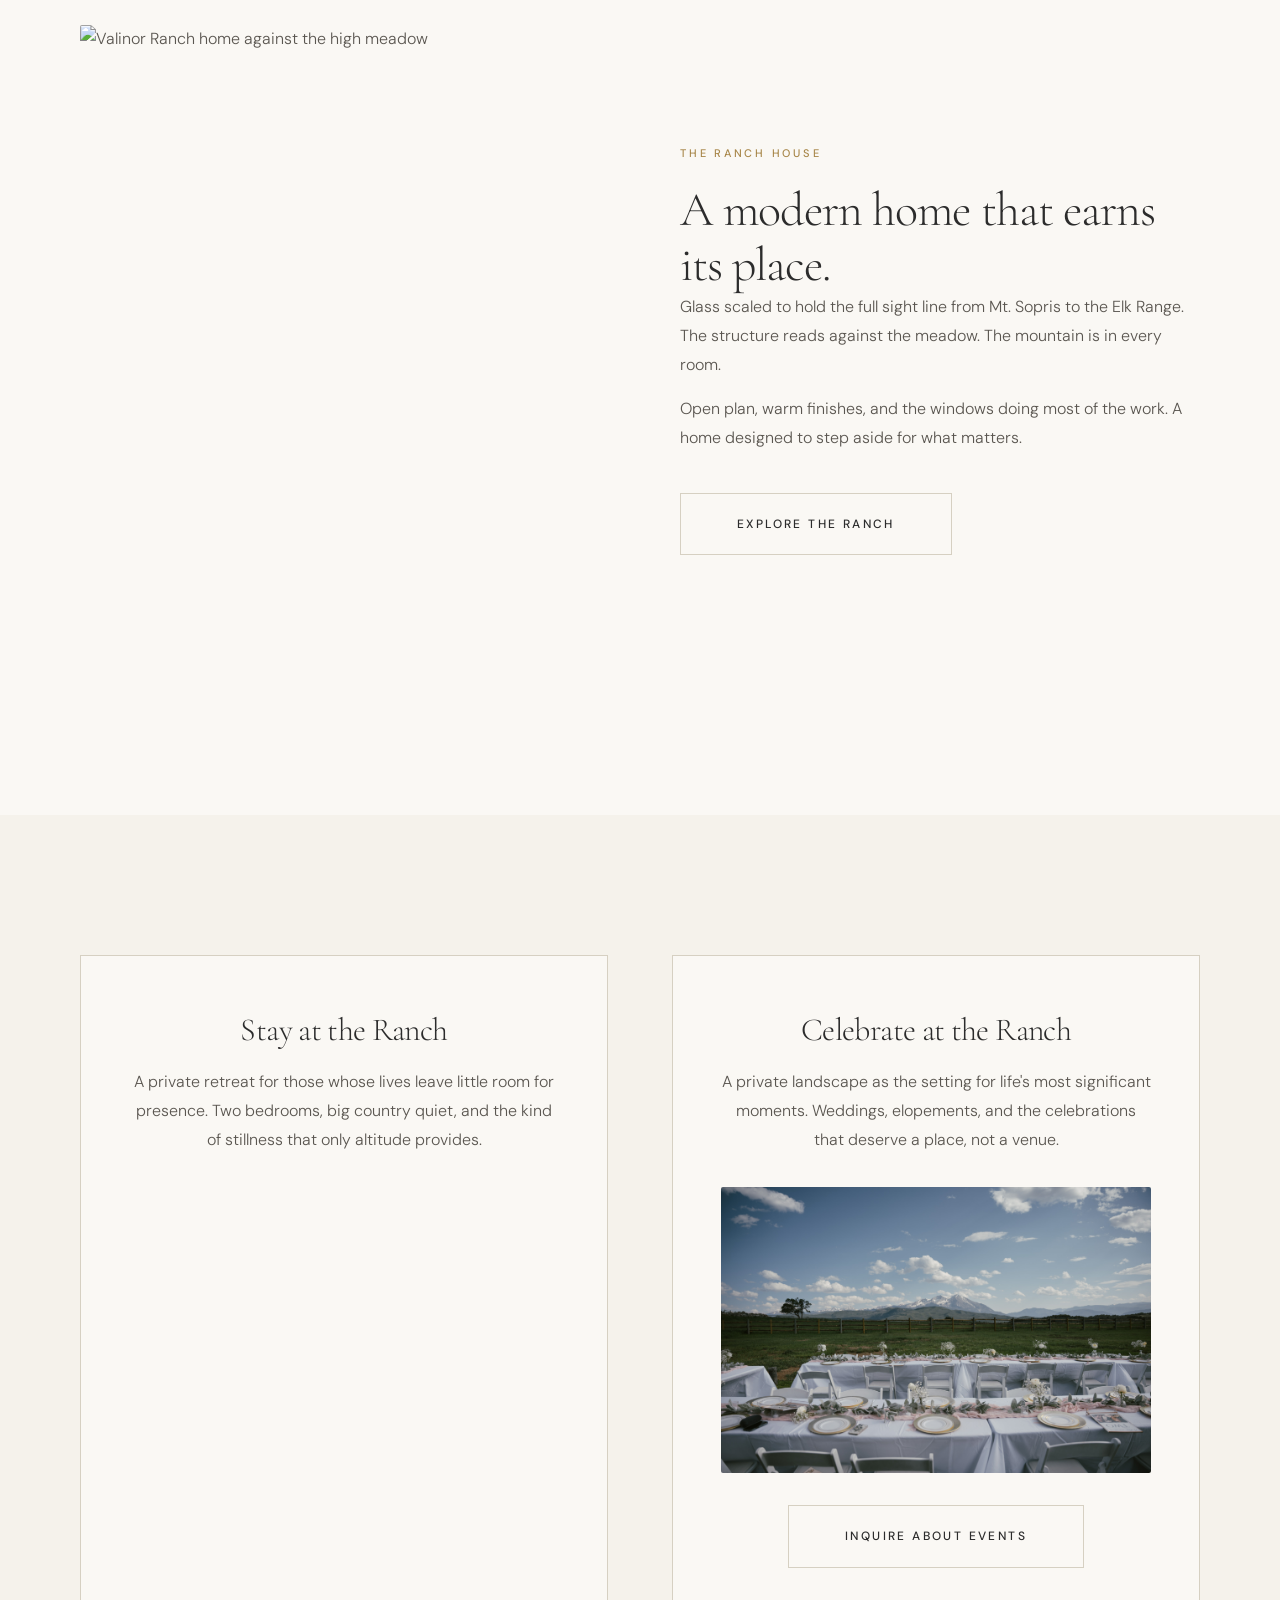
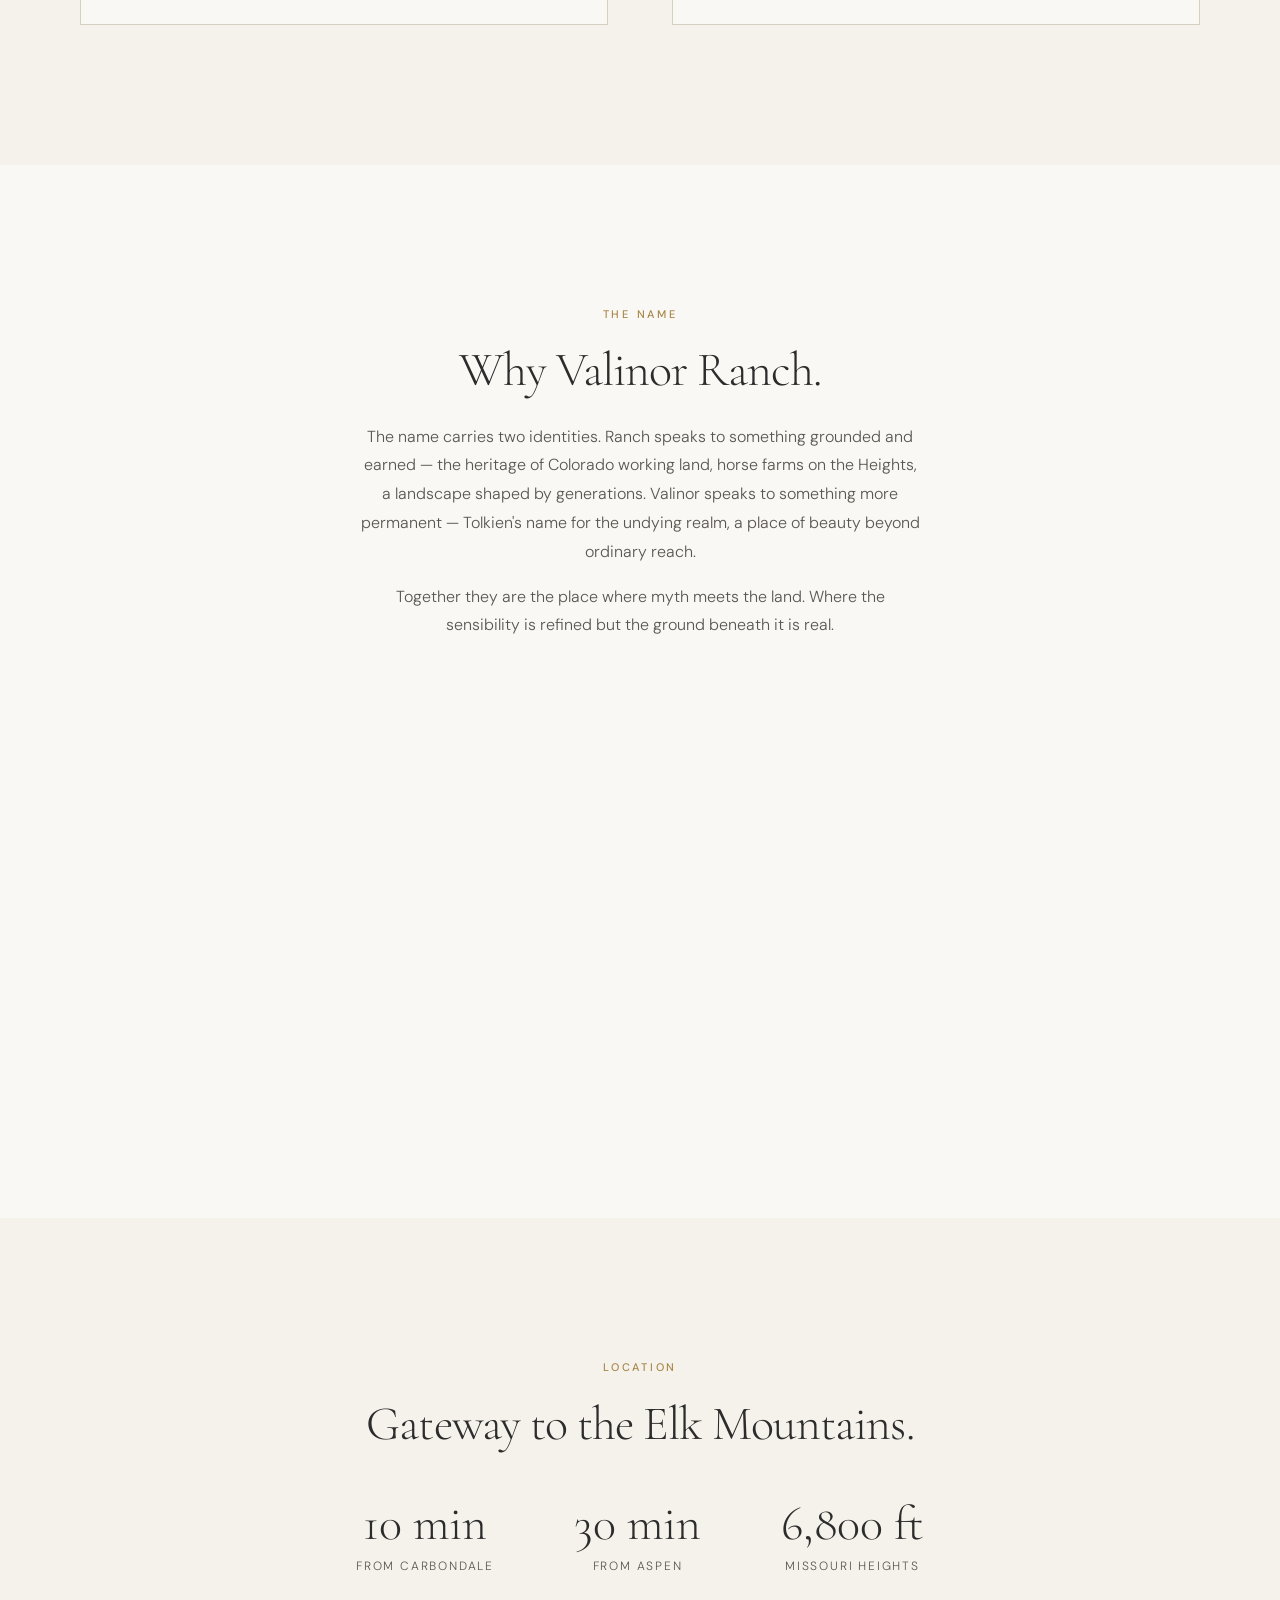
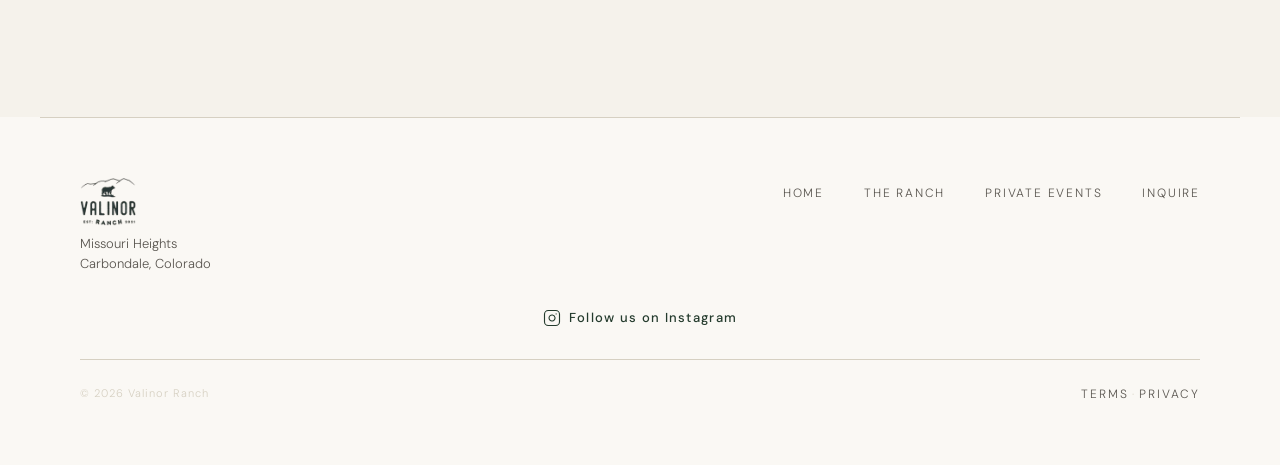
==== commit ce9f4f37: "Replace hero CTA with Reserve Your Stay + Best Rate Guarantee note Swaps "Check Availability" for "R" ====
--- a/index.html
+++ b/index.html
@@ -86,7 +86,8 @@
           Thirty-five private acres above the Roaring Fork Valley.<br>
           A home built to put nothing between you and the mountains.
         </p>
-        <button class="btn btn--primary btn--hero hero-fade-up hero-fade-up--delay-3" id="open-booking" type="button">Check Availability</button>
+        <button class="btn btn--primary btn--hero hero-fade-up hero-fade-up--delay-3" id="open-booking" type="button">Reserve Your Stay</button>
+        <p class="hero__cta-note hero-fade-up hero-fade-up--delay-3">Best Rate Guarantee</p>
       </div>
 
       <div class="hero__scroll" aria-hidden="true">
--- a/css/style.css
+++ b/css/style.css
@@ -408,6 +408,15 @@
 .btn.btn--hero:hover {
   background: var(--gold-tint);
   color: var(--logo-ink);
+}
+
+.hero__cta-note {
+  margin-top: 14px;
+  font-family: var(--font-display);
+  font-style: italic;
+  font-size: 14px;
+  font-weight: 400;
+  color: rgba(250, 248, 244, 0.75);
 }
 
 .hero__scroll {
@@ -972,6 +981,12 @@
   color: var(--bronze-gold);
 }
 
+.site-footer__badges {
+  margin-top: 20px;
+  display: flex;
+  justify-content: center;
+}
+
 .site-footer__lower {
   margin-top: 24px;
   padding-top: 24px;
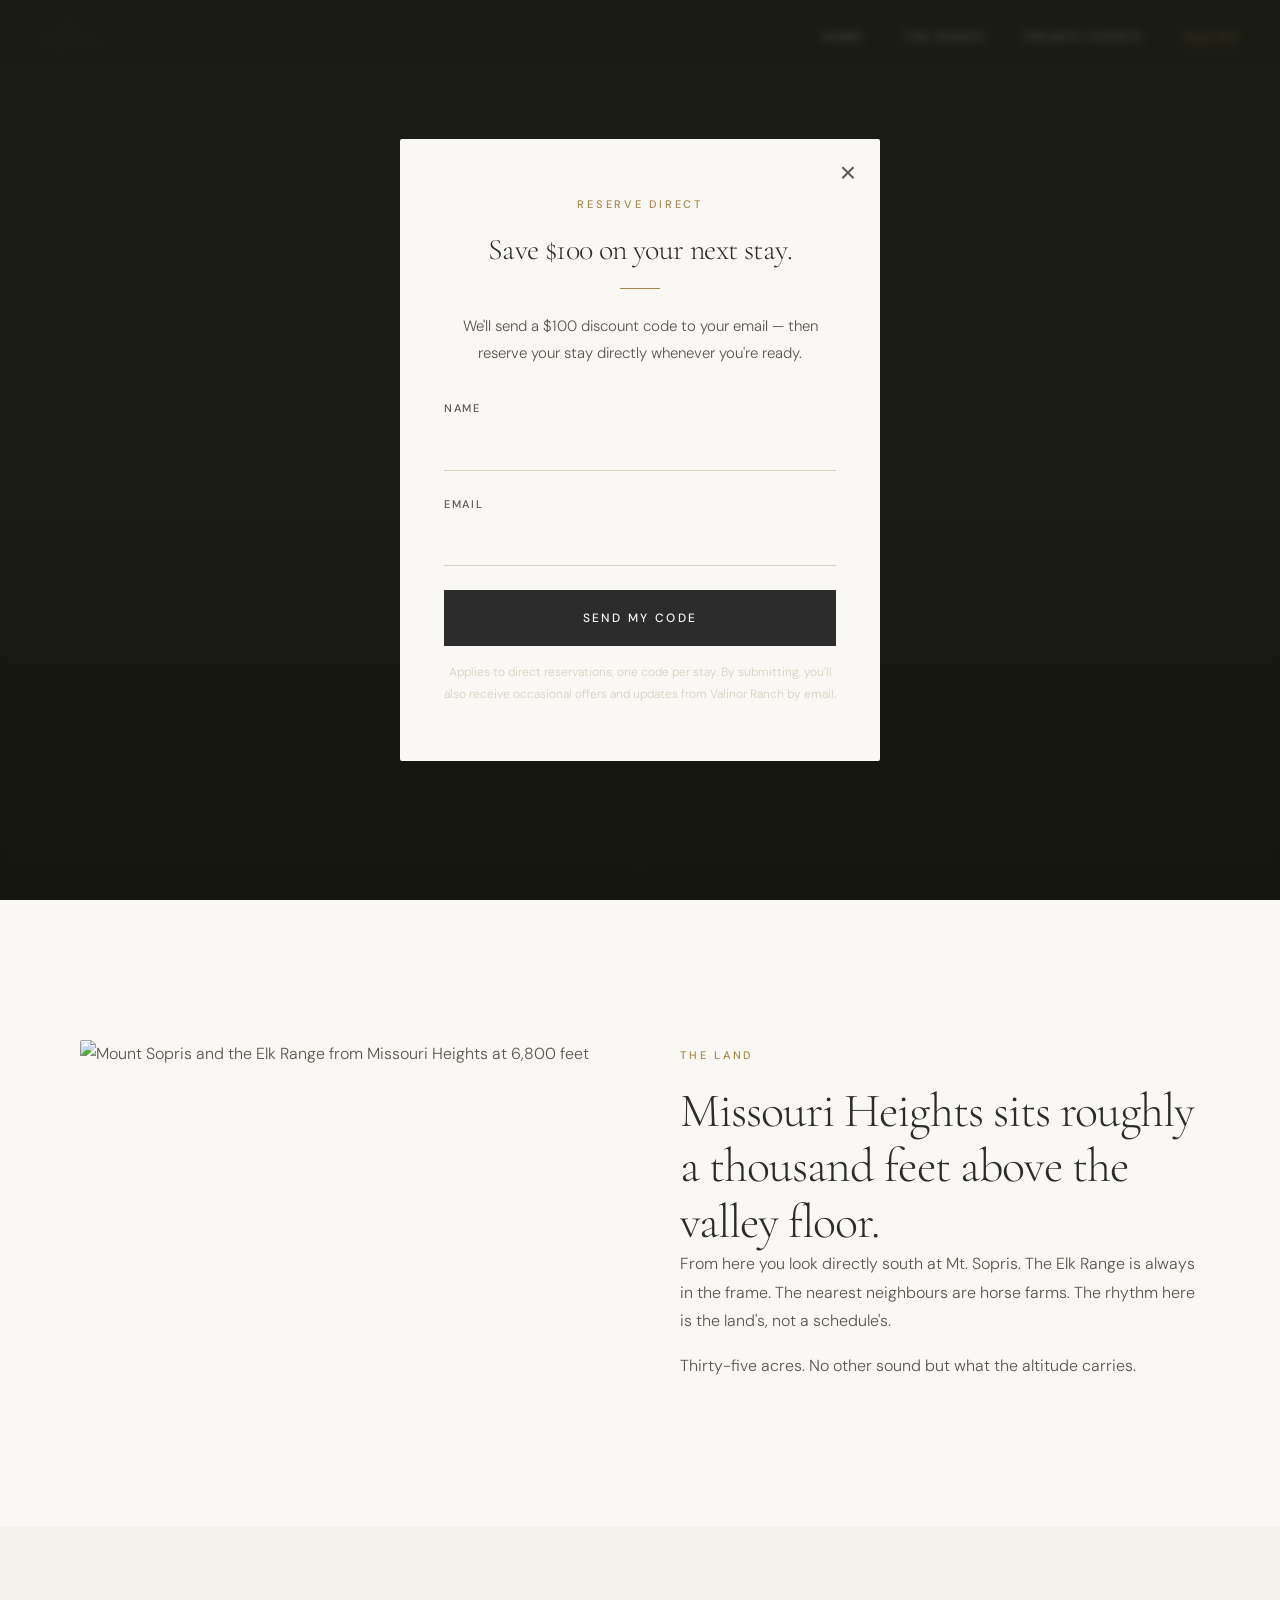
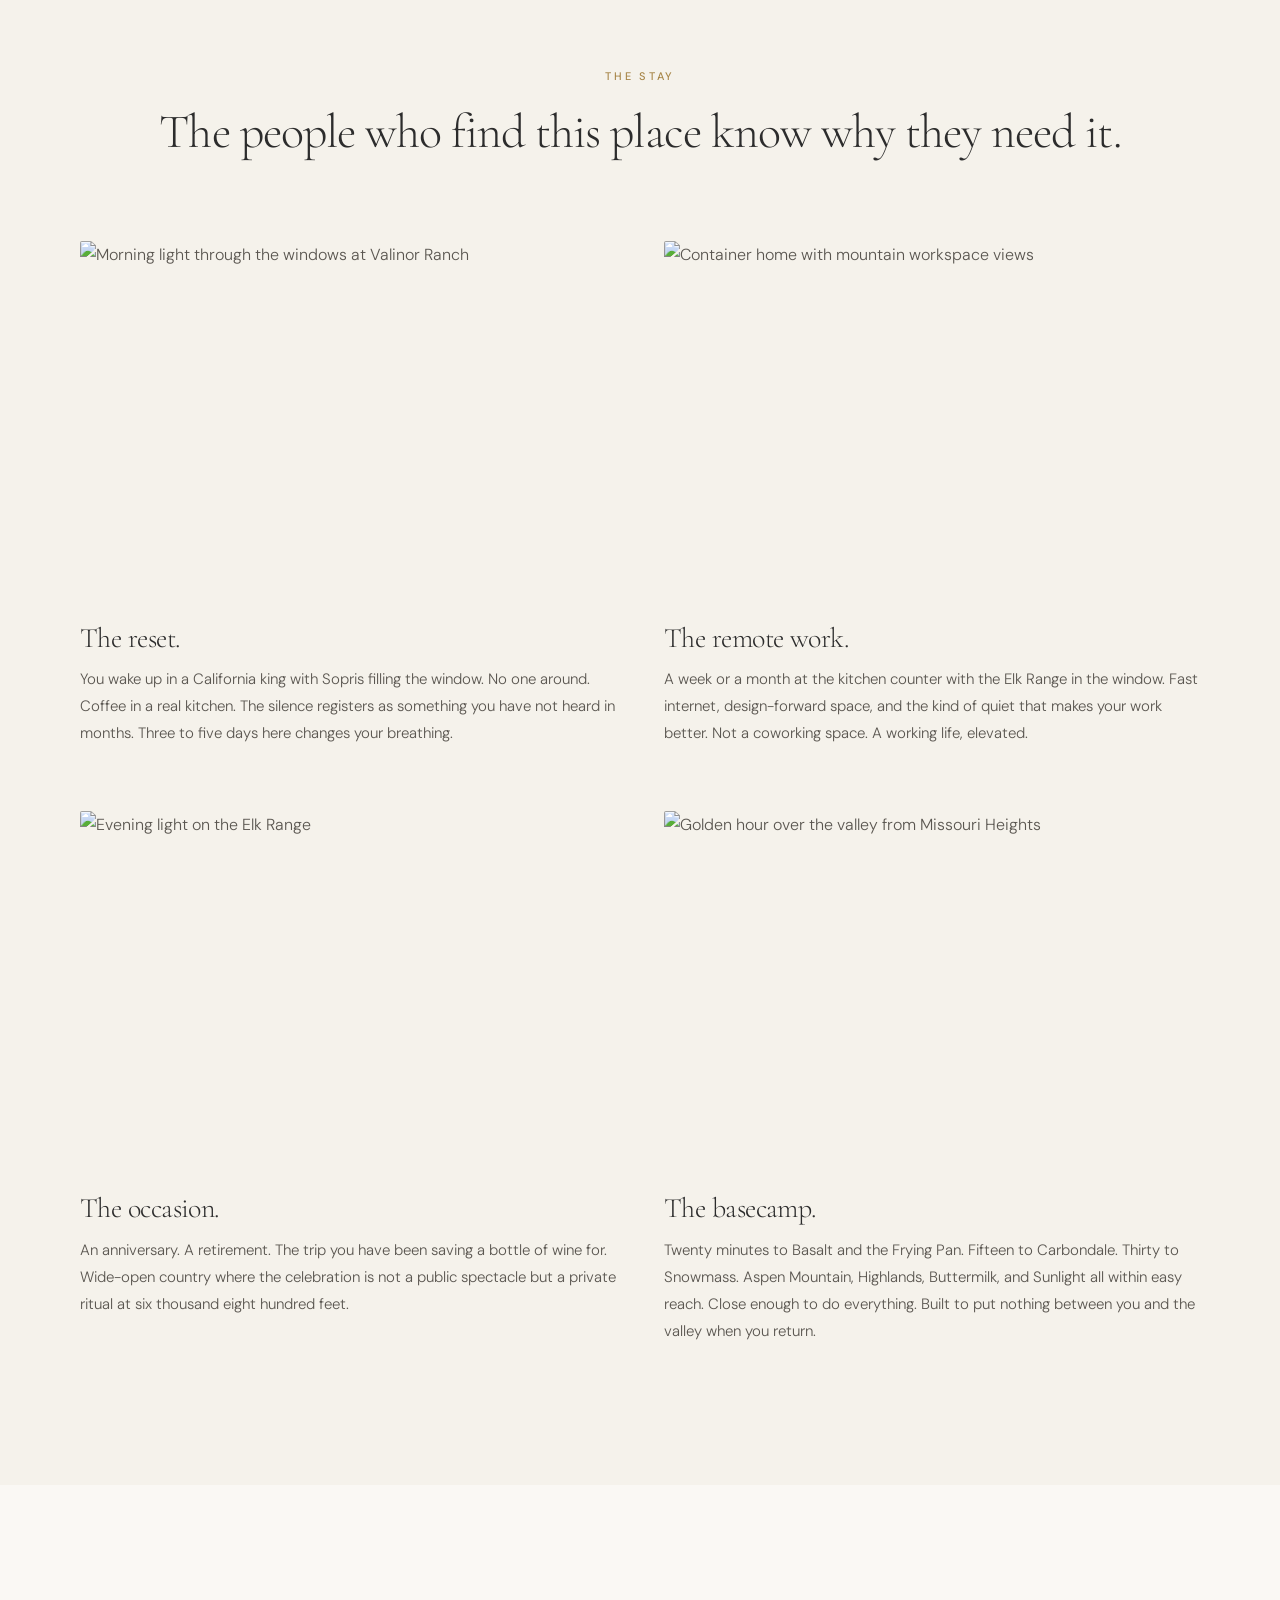
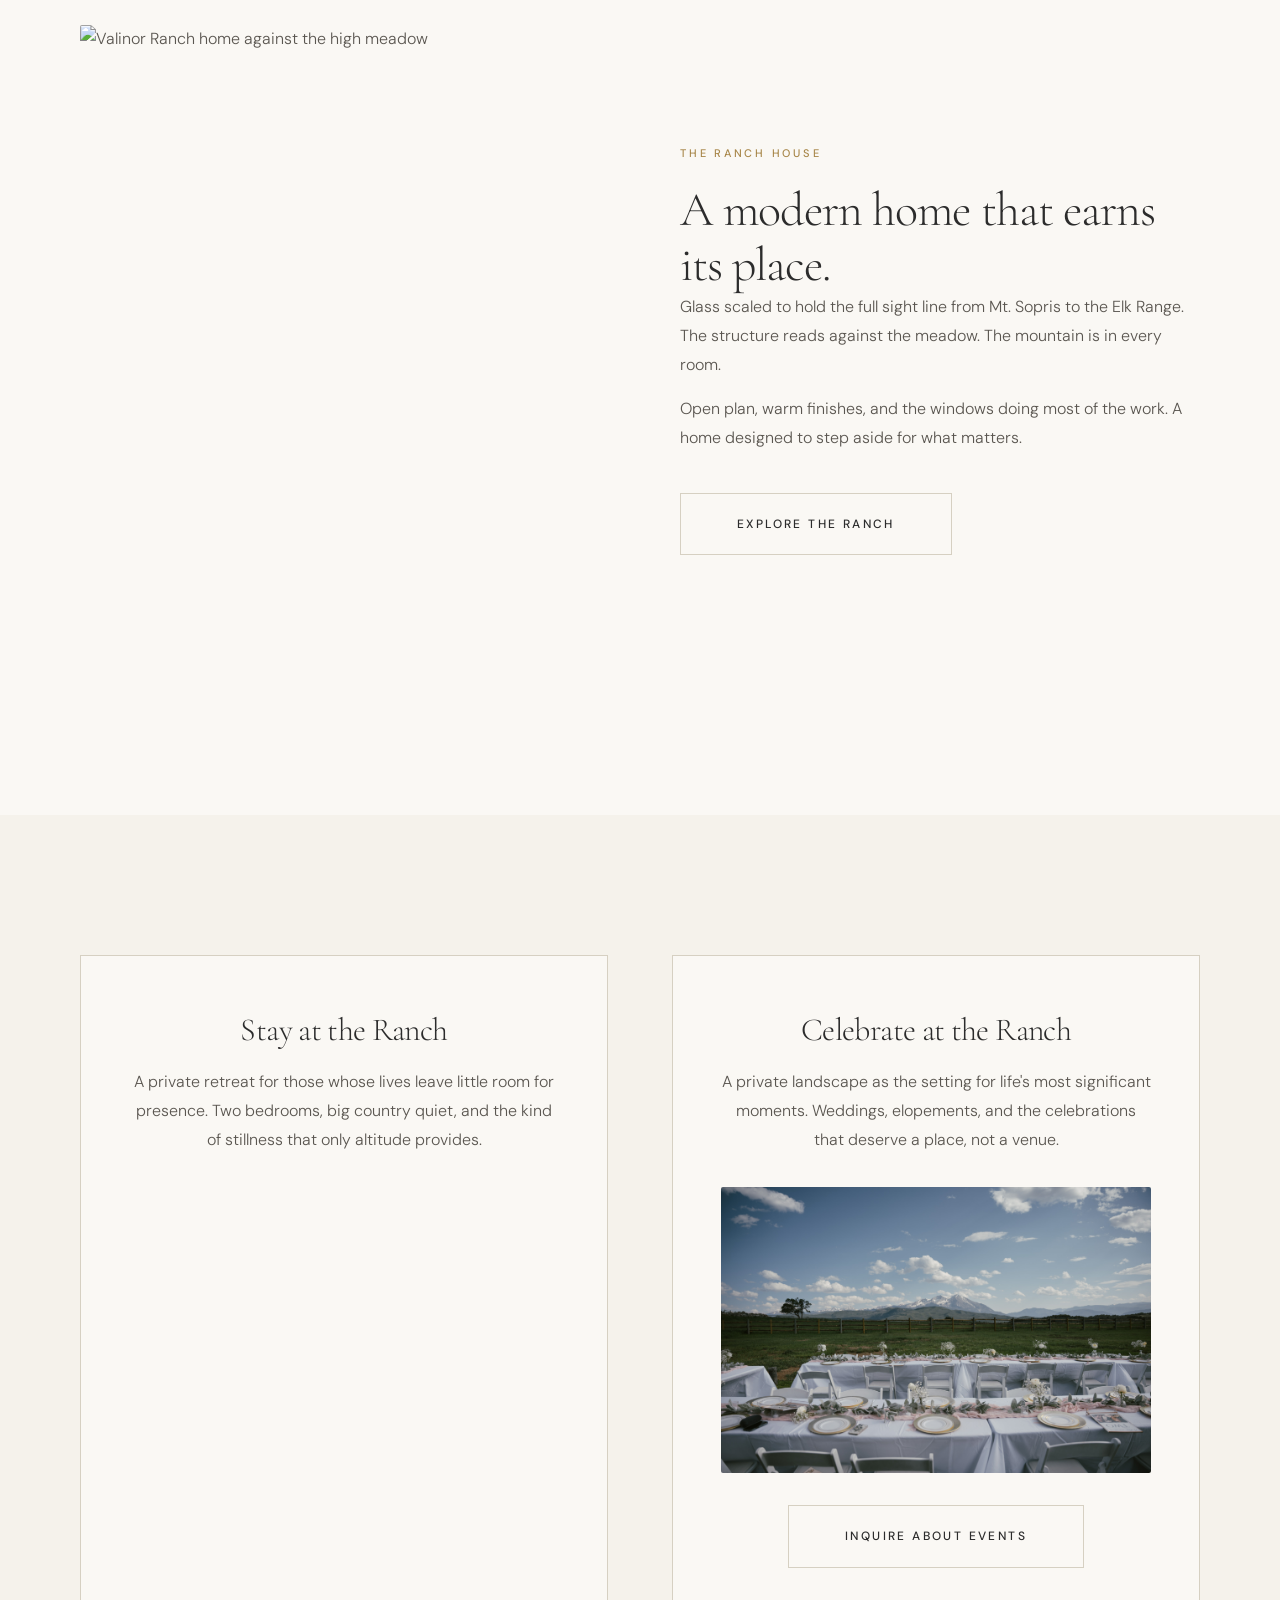
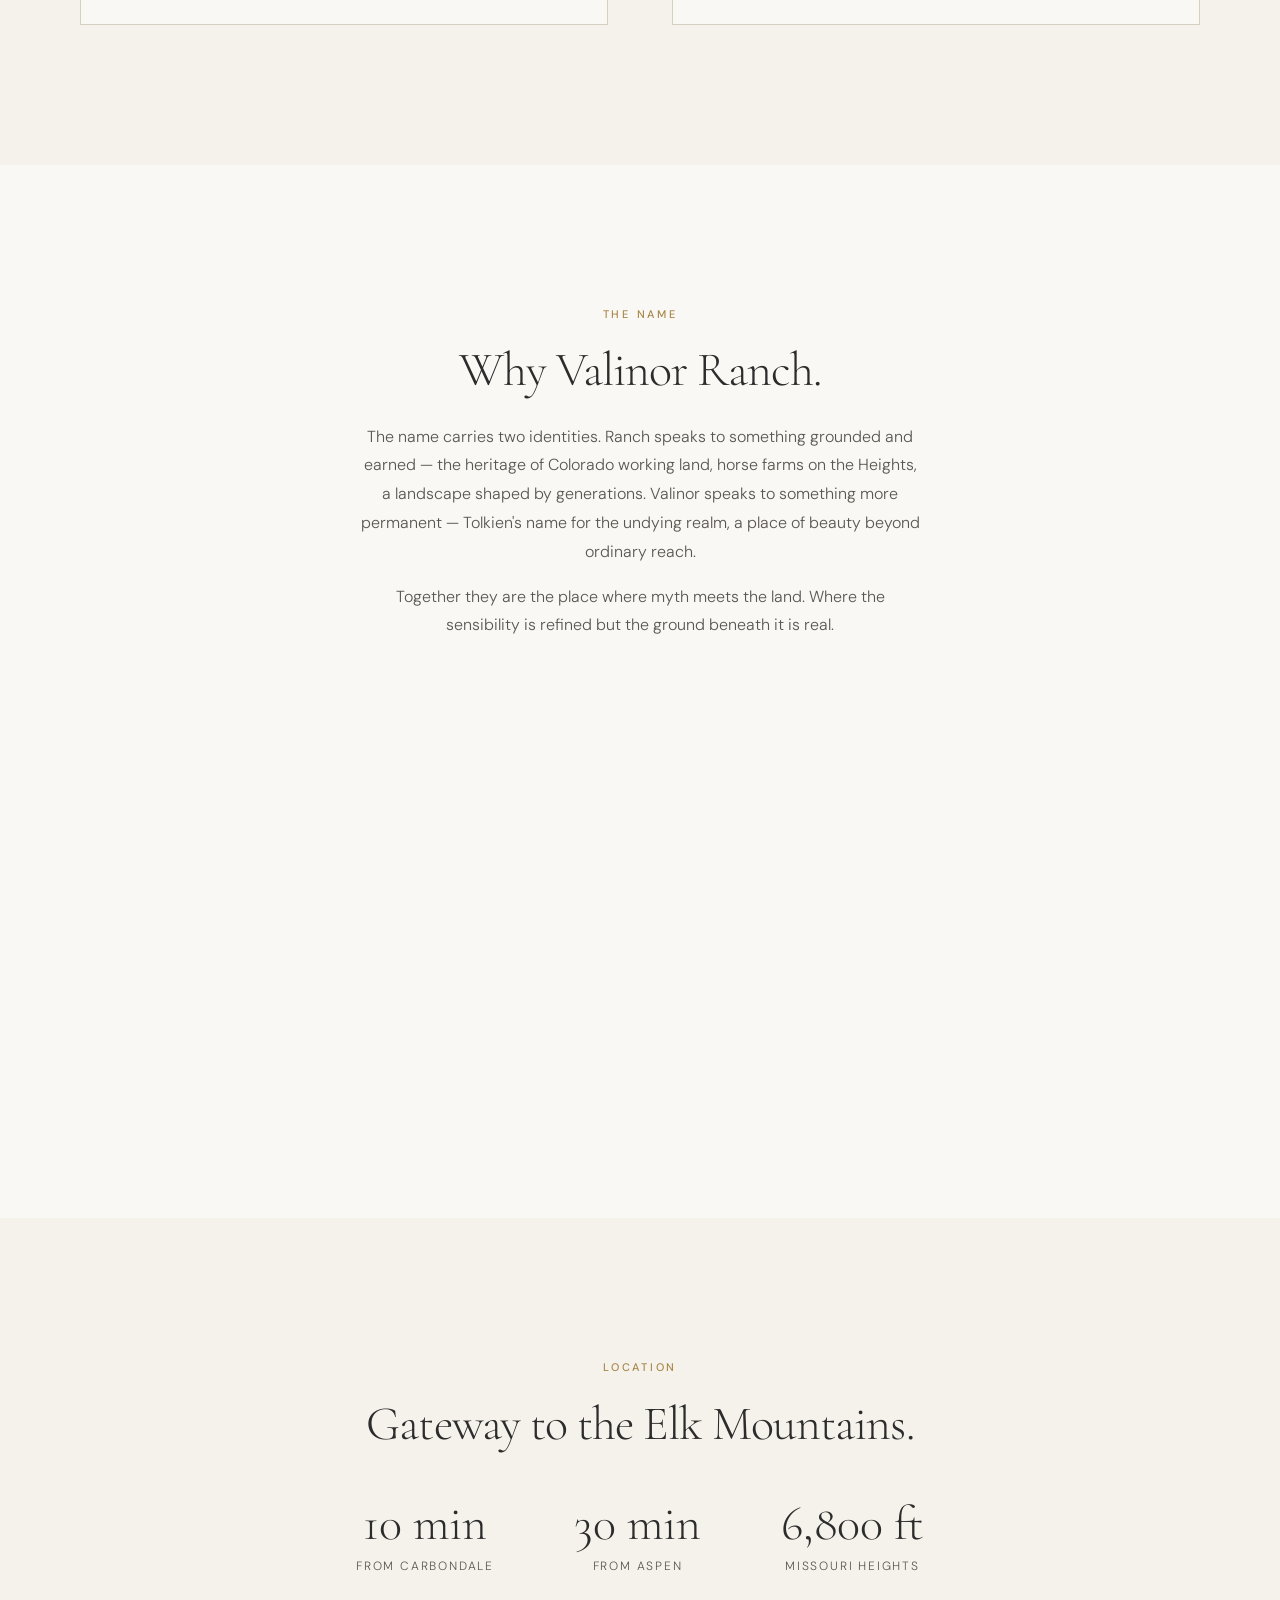
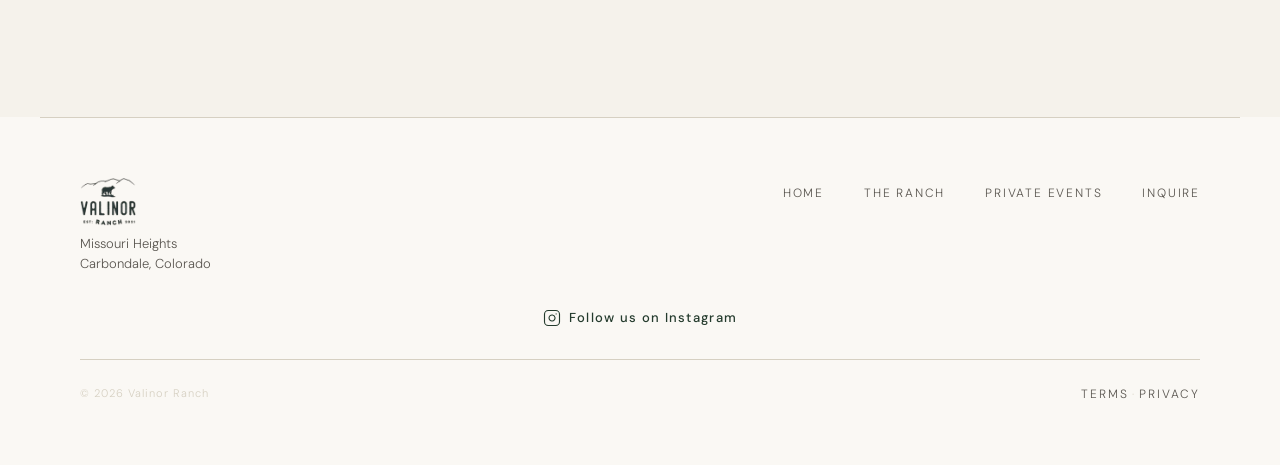
==== commit d828c420: "Move Best Rate Guarantee inside the Reserve Your Stay button Fixes the note rendering off to the lef" ====
--- a/index.html
+++ b/index.html
@@ -86,8 +86,10 @@
           Thirty-five private acres above the Roaring Fork Valley.<br>
           A home built to put nothing between you and the mountains.
         </p>
-        <button class="btn btn--primary btn--hero hero-fade-up hero-fade-up--delay-3" id="open-booking" type="button">Reserve Your Stay</button>
-        <p class="hero__cta-note hero-fade-up hero-fade-up--delay-3">Best Rate Guarantee</p>
+        <button class="btn btn--primary btn--hero hero-fade-up hero-fade-up--delay-3" id="open-booking" type="button">
+          <span class="btn__label">Reserve Your Stay</span>
+          <span class="btn__note">Best Rate Guarantee</span>
+        </button>
       </div>
 
       <div class="hero__scroll" aria-hidden="true">
--- a/css/style.css
+++ b/css/style.css
@@ -403,6 +403,12 @@
 .btn.btn--hero {
   background: var(--bronze-gold);
   color: var(--logo-ink);
+  display: inline-flex;
+  flex-direction: column;
+  align-items: center;
+  gap: 3px;
+  padding-top: 18px;
+  padding-bottom: 16px;
 }
 
 .btn.btn--hero:hover {
@@ -410,13 +416,22 @@
   color: var(--logo-ink);
 }
 
-.hero__cta-note {
-  margin-top: 14px;
+.btn--hero .btn__label {
+  font-family: var(--font-body);
+  font-size: 12px;
+  font-weight: 500;
+  letter-spacing: 0.2em;
+  text-transform: uppercase;
+}
+
+.btn--hero .btn__note {
   font-family: var(--font-display);
   font-style: italic;
-  font-size: 14px;
+  font-size: 11px;
   font-weight: 400;
-  color: rgba(250, 248, 244, 0.75);
+  letter-spacing: 0;
+  text-transform: none;
+  opacity: 0.65;
 }
 
 .hero__scroll {
